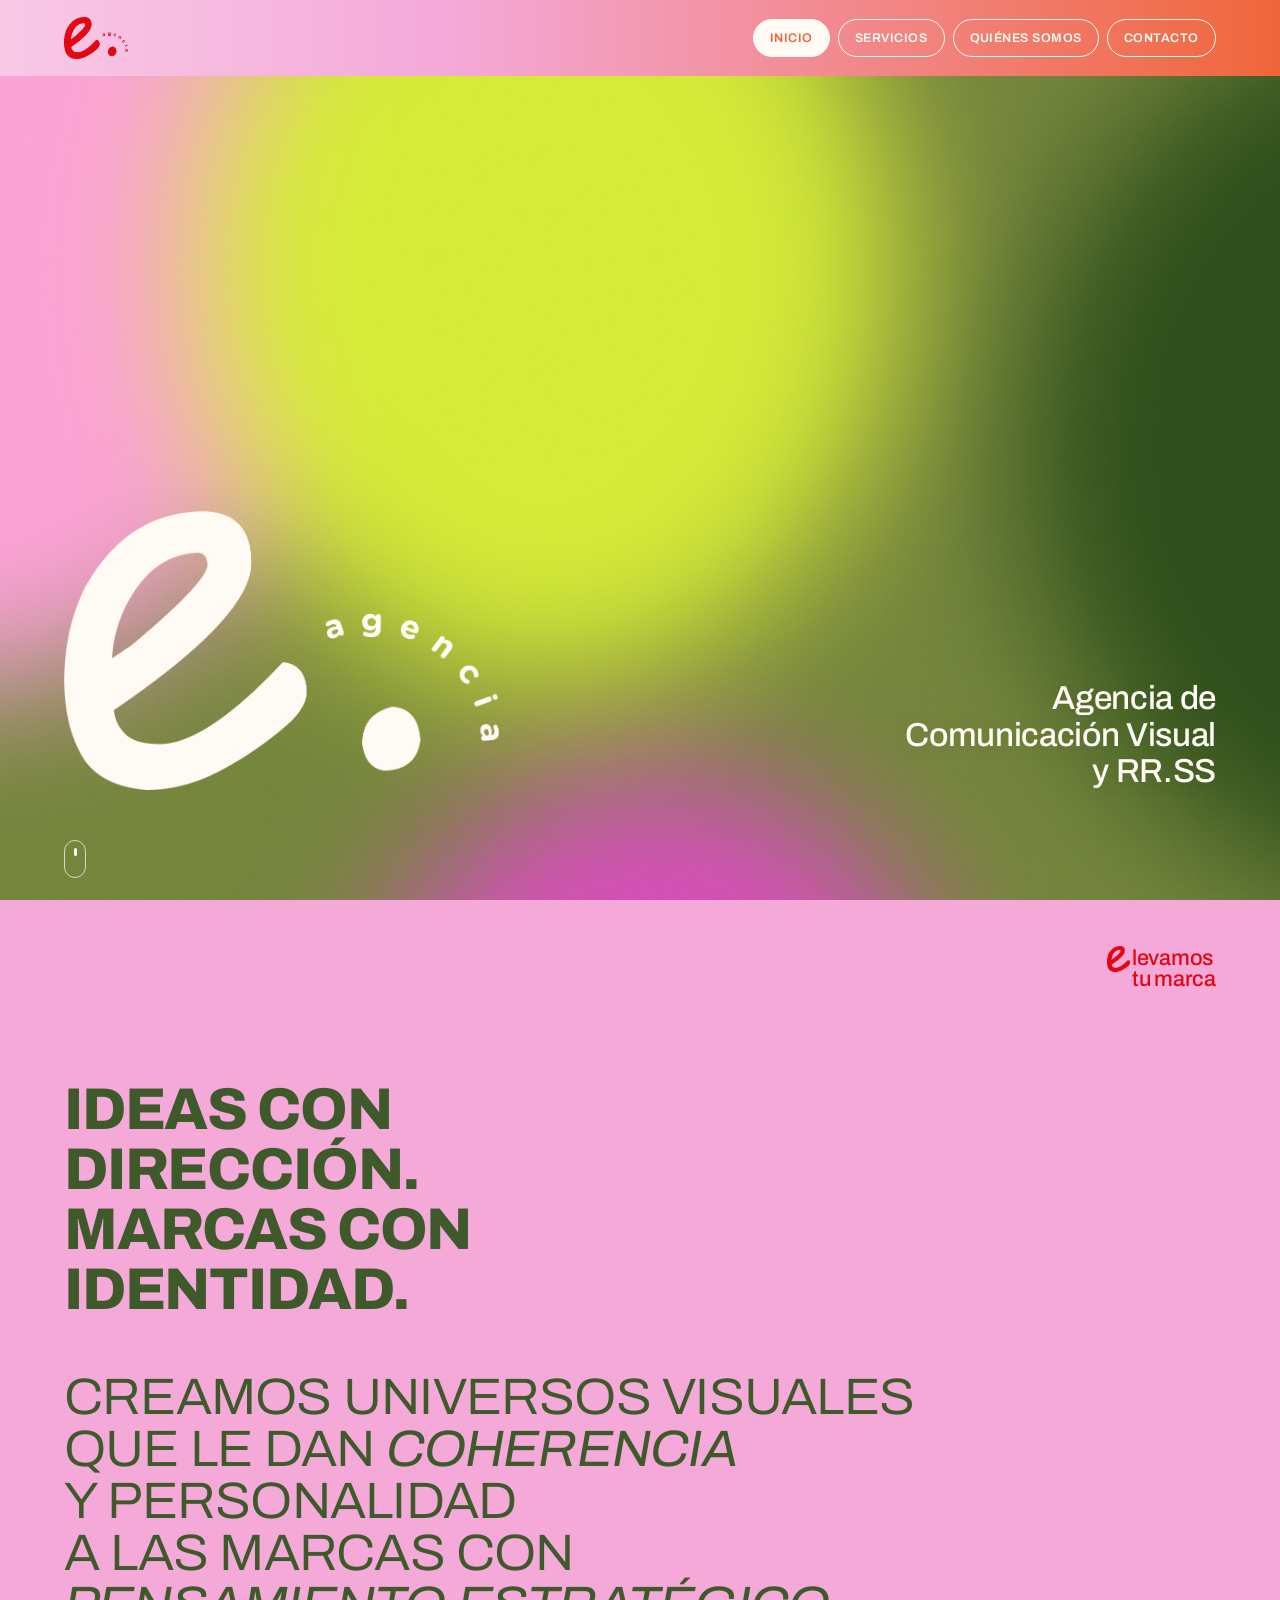
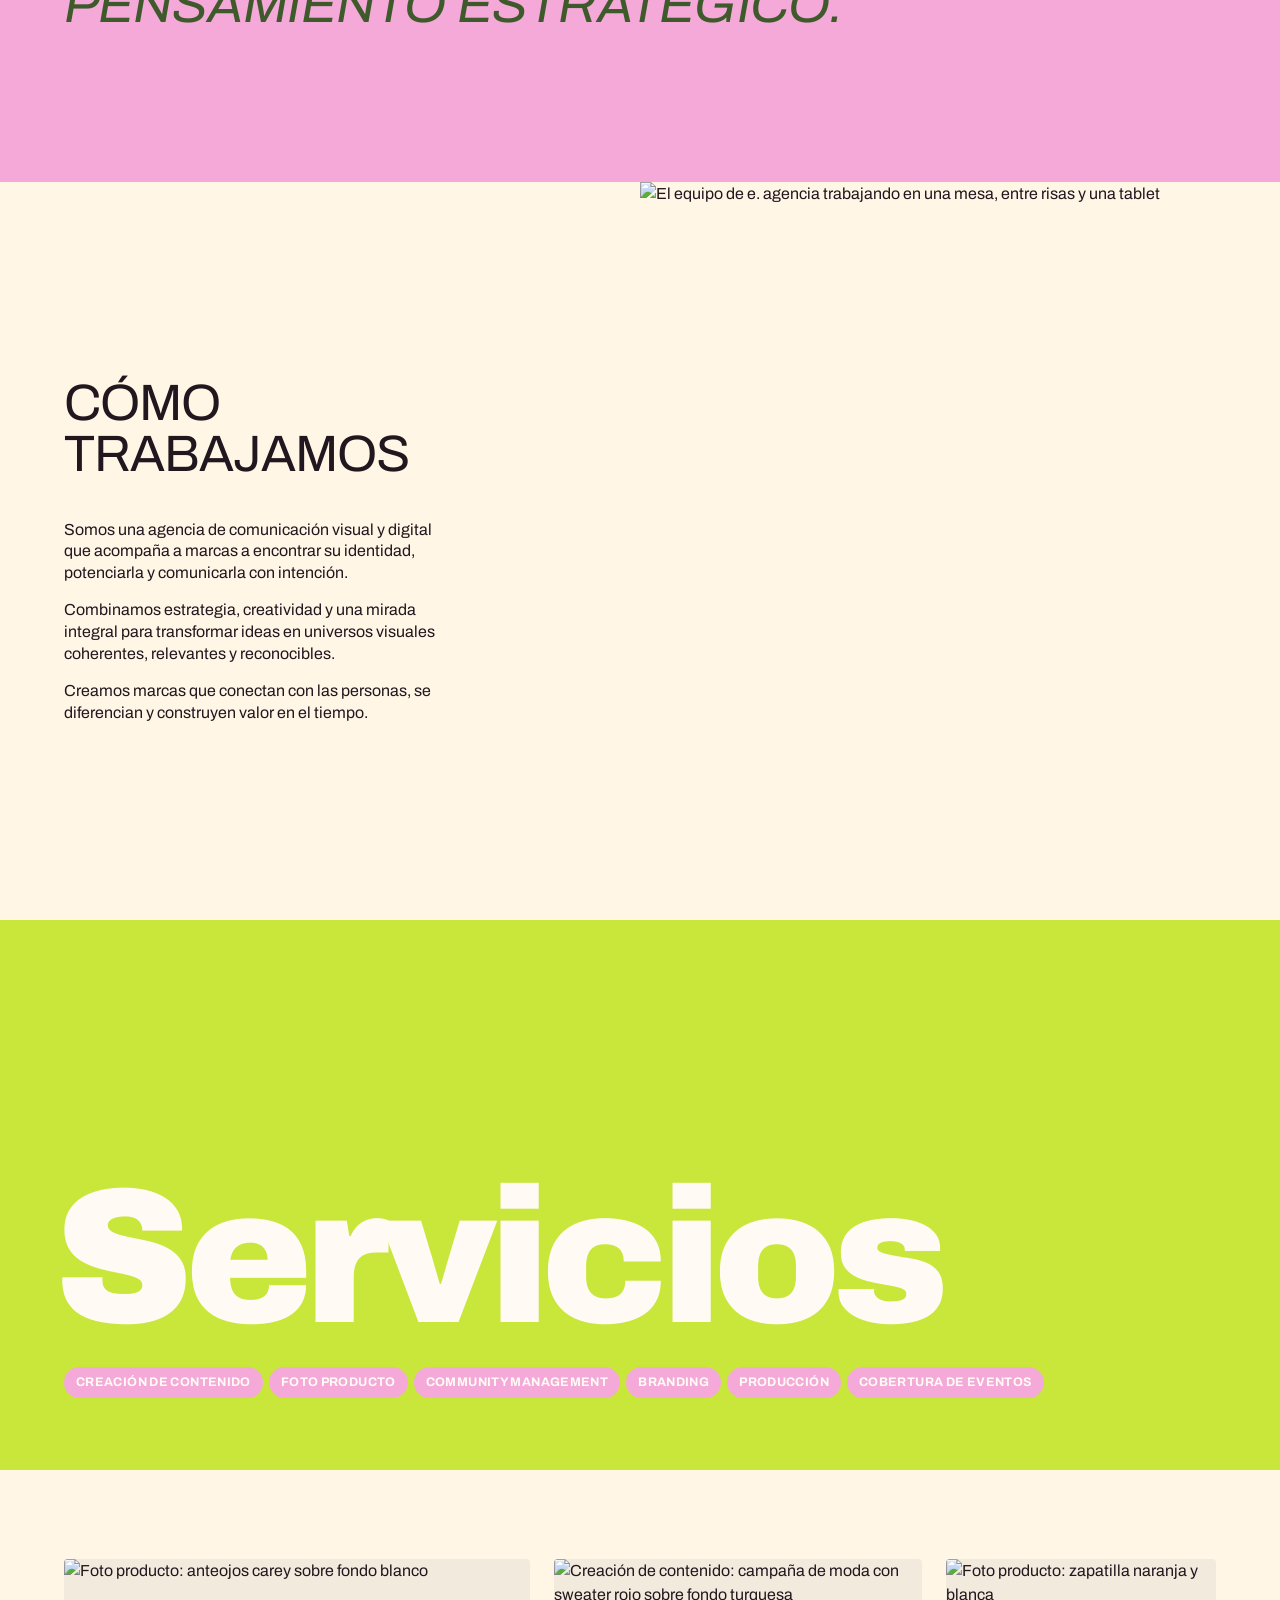
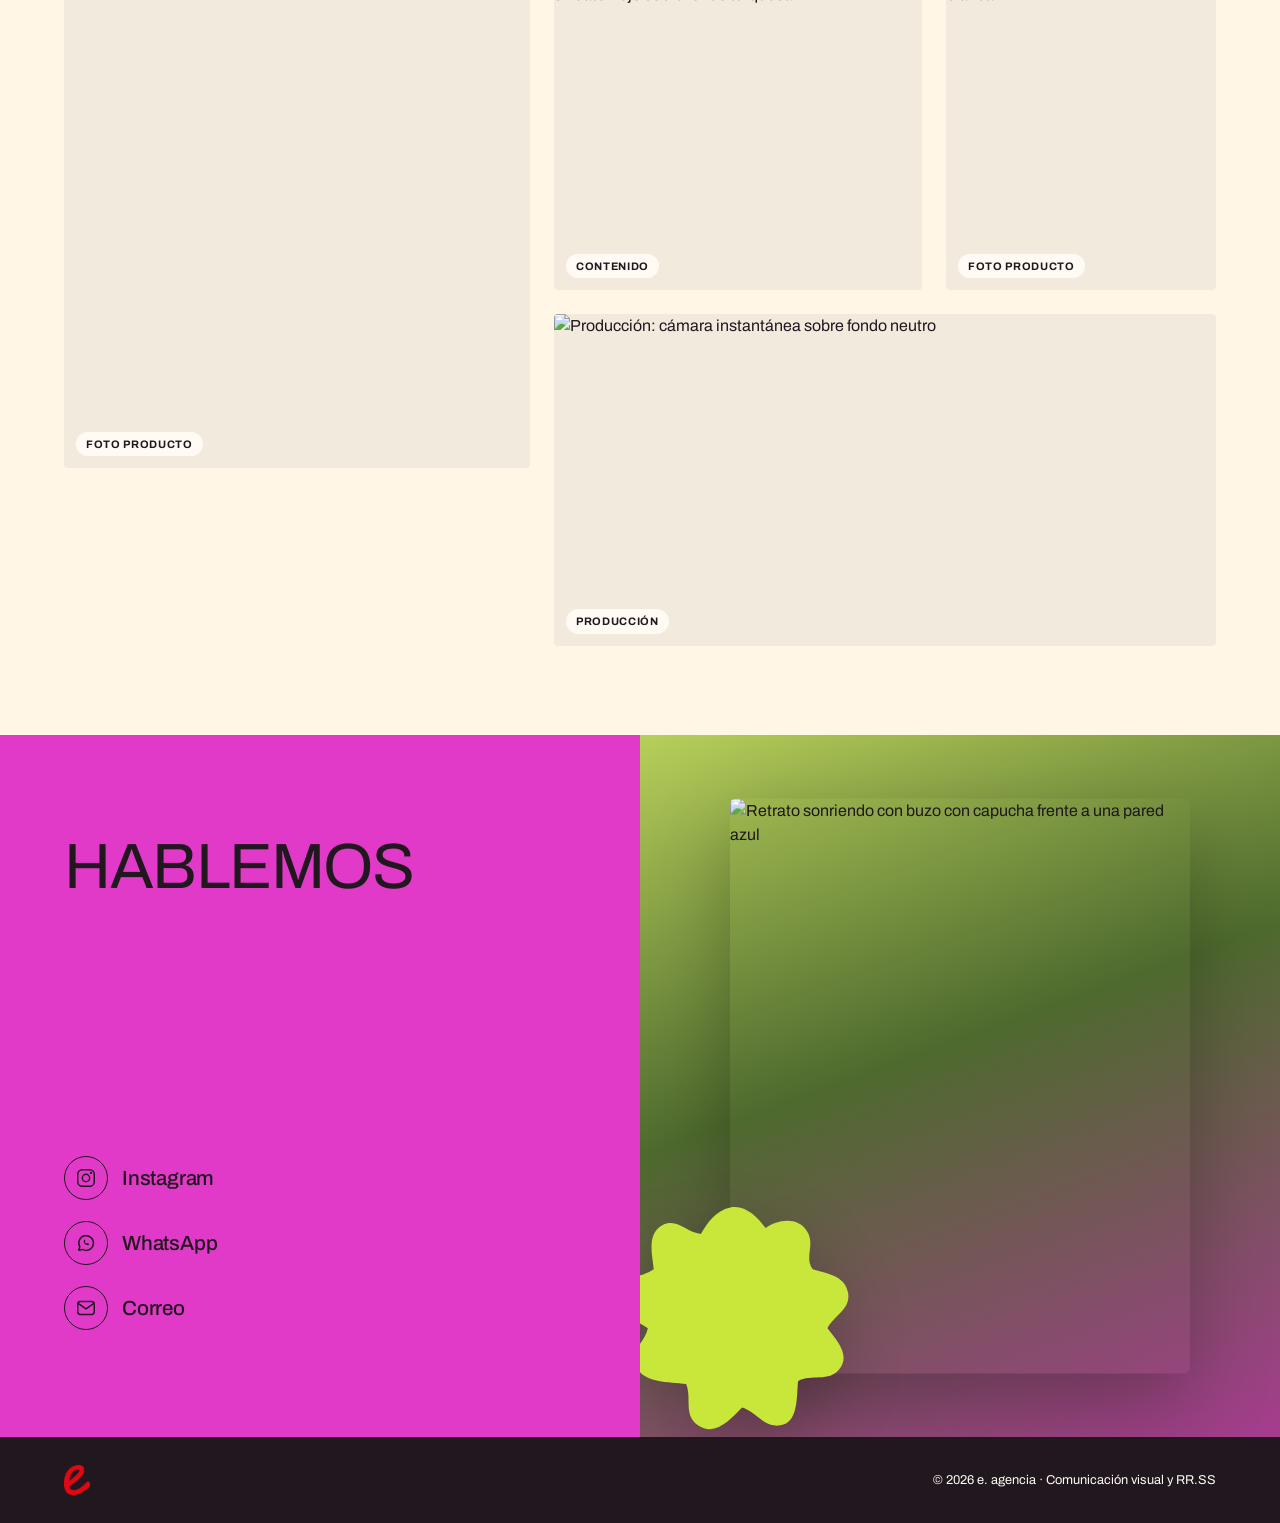
==== index.html @ a4c4d317 "Landing e. agencia: primera versión Hero con degradado animado, manifiesto, cómo trabajamos, servici" ====
<!doctype html>
<html lang="es">
<head>
<meta charset="utf-8">
<meta name="viewport" content="width=device-width, initial-scale=1">
<title>e. agencia · Comunicación visual y redes</title>
<meta name="description" content="e. agencia: comunicación visual y redes sociales. Ideas con dirección, marcas con identidad.">
<meta property="og:title" content="e. agencia">
<meta property="og:description" content="Elevamos tu marca. Comunicación visual y RR.SS.">
<link rel="icon" href="assets/favicon.png" type="image/png">
<link rel="preconnect" href="https://fonts.googleapis.com">
<link rel="preconnect" href="https://fonts.gstatic.com" crossorigin>
<link href="https://fonts.googleapis.com/css2?family=Archivo:ital,wdth,wght@0,62..125,100..900;1,62..125,100..900&display=swap" rel="stylesheet">
<link rel="stylesheet" href="styles.css">
</head>
<body>

<!-- ============================================================
     CÓMO EDITAR ESTA PÁGINA (para quien no programa)
     · Los textos están acá abajo, sección por sección. Cambiá lo que
       está entre las etiquetas (<h1>...</h1>, <p>...</p>) y nada más.
     · Las fotos están en la carpeta assets/. Para cambiar una, poné el
       archivo nuevo ahí y cambiá el nombre en src="assets/...".
     · Los colores están al principio de styles.css.
     ============================================================ -->

<a class="skip" href="#inicio">Ir al contenido</a>

<!-- ===================== NAV ===================== -->
<header class="nav" id="top">
  <a class="nav__brand" href="#inicio" aria-label="e. agencia, inicio">
    <span class="logo logo--red" role="img" aria-hidden="true"></span>
  </a>
  <button class="nav__toggle" type="button" aria-expanded="false" aria-controls="menu" aria-label="Abrir menú">
    <span></span><span></span>
  </button>
  <nav class="nav__links" id="menu" aria-label="Secciones">
    <a href="#inicio" class="pill is-active">Inicio</a>
    <a href="#servicios" class="pill">Servicios</a>
    <a href="#quienes-somos" class="pill">Quiénes somos</a>
    <a href="#contacto" class="pill">Contacto</a>
  </nav>
</header>

<main>

<!-- ===================== HERO ===================== -->
<section class="hero" id="inicio">
  <div class="hero__bg" aria-hidden="true">
    <span class="blob blob--pink"></span>
    <span class="blob blob--lime"></span>
    <span class="blob blob--olive"></span>
    <span class="blob blob--magenta"></span>
  </div>
  <div class="grain" aria-hidden="true"></div>

  <div class="hero__inner">
    <h1 class="hero__logo">
      <span class="logo logo--white" role="img" aria-label="e. agencia"></span>
    </h1>
    <p class="hero__tag">
      Agencia de<br>Comunicación Visual<br>y RR.SS
    </p>
  </div>

  <a class="hero__scroll" href="#manifiesto" aria-label="Bajar">
    <span></span>
  </a>
</section>

<!-- ===================== MANIFIESTO (rosa) ===================== -->
<section class="manifiesto" id="manifiesto">
  <p class="claim reveal" aria-label="Elevamos tu marca">
    <span class="logo logo--mark" aria-hidden="true"></span><span class="claim__text" aria-hidden="true">levamos<br>tu marca</span>
  </p>

  <h2 class="manifiesto__title reveal">
    Ideas con dirección.<br>
    Marcas con identidad.
  </h2>

  <p class="manifiesto__body reveal">
    Creamos universos visuales<br>
    que le dan <em>coherencia</em><br>
    y personalidad<br>
    a las marcas con<br>
    <em>pensamiento estratégico.</em>
  </p>
</section>

<!-- ===================== CÓMO TRABAJAMOS (crema + foto) ===================== -->
<section class="como" id="quienes-somos">
  <div class="como__text">
    <h2 class="como__title reveal">Cómo<br>trabajamos</h2>
    <div class="como__body reveal">
      <p>Somos una agencia de comunicación visual y digital que acompaña a marcas a encontrar su identidad, potenciarla y comunicarla con intención.</p>
      <p>Combinamos estrategia, creatividad y una mirada integral para transformar ideas en universos visuales coherentes, relevantes y reconocibles.</p>
      <p>Creamos marcas que conectan con las personas, se diferencian y construyen valor en el tiempo.</p>
    </div>
  </div>
  <figure class="como__photo reveal">
    <!-- PLACEHOLDER: reemplazar por foto del equipo (assets/equipo.jpg) -->
    <img src="https://images.unsplash.com/photo-1543269865-cbf427effbad?auto=format&fit=crop&w=1400&q=80"
         alt="El equipo de e. agencia trabajando en una mesa, entre risas y una tablet" loading="lazy">
  </figure>
</section>

<!-- ===================== SERVICIOS (lima) ===================== -->
<section class="servicios" id="servicios">
  <h2 class="servicios__title reveal">Servicios</h2>
  <ul class="chips reveal" aria-label="Lista de servicios">
    <li>Creación de contenido</li>
    <li>Foto producto</li>
    <li>Community management</li>
    <li>Branding</li>
    <li>Producción</li>
    <li>Cobertura de eventos</li>
  </ul>
</section>

<!-- ===================== GALERÍA (crema) ===================== -->
<section class="galeria" aria-label="Trabajos">
  <!-- PLACEHOLDERS: reemplazar por fotos de trabajos reales en assets/ -->
  <figure class="galeria__item galeria__item--a reveal">
    <img src="https://images.unsplash.com/photo-1511499767150-a48a237f0083?auto=format&fit=crop&w=1000&q=80" alt="Foto producto: anteojos carey sobre fondo blanco" loading="lazy">
    <figcaption>Foto producto</figcaption>
  </figure>
  <figure class="galeria__item galeria__item--b reveal">
    <img src="https://images.unsplash.com/photo-1529139574466-a303027c1d8b?auto=format&fit=crop&w=1000&q=80" alt="Creación de contenido: campaña de moda con sweater rojo sobre fondo turquesa" loading="lazy">
    <figcaption>Contenido</figcaption>
  </figure>
  <figure class="galeria__item galeria__item--c reveal">
    <img src="https://images.unsplash.com/photo-1600185365926-3a2ce3cdb9eb?auto=format&fit=crop&w=1000&q=80" alt="Foto producto: zapatilla naranja y blanca" loading="lazy">
    <figcaption>Foto producto</figcaption>
  </figure>
  <figure class="galeria__item galeria__item--d reveal">
    <img src="https://images.unsplash.com/photo-1526170375885-4d8ecf77b99f?auto=format&fit=crop&w=1000&q=80" alt="Producción: cámara instantánea sobre fondo neutro" loading="lazy">
    <figcaption>Producción</figcaption>
  </figure>
</section>

<!-- ===================== CONTACTO (fucsia + foto) ===================== -->
<section class="contacto" id="contacto">
  <div class="contacto__text">
    <h2 class="contacto__title reveal">Hablemos</h2>

    <ul class="contacto__links reveal" aria-label="Contacto">
      <!-- Poner los links reales en href="" -->
      <li>
        <a href="#" aria-label="Instagram">
          <svg viewBox="0 0 24 24" aria-hidden="true"><rect x="3" y="3" width="18" height="18" rx="5"/><circle cx="12" cy="12" r="4"/><circle cx="17.5" cy="6.5" r="1.2" fill="currentColor" stroke="none"/></svg>
          <span>Instagram</span>
        </a>
      </li>
      <li>
        <a href="#" aria-label="WhatsApp">
          <svg viewBox="0 0 24 24" aria-hidden="true"><path d="M4 20l1.3-3.8A8 8 0 1 1 8.2 19z"/><path d="M9.5 9.5c0 3 2 5 5 5l1-1.5-2-1-1 .7c-.8-.4-1.4-1-1.8-1.8l.7-1-1-2z" fill="currentColor" stroke="none"/></svg>
          <span>WhatsApp</span>
        </a>
      </li>
      <li>
        <a href="#" aria-label="Correo">
          <svg viewBox="0 0 24 24" aria-hidden="true"><rect x="3" y="5" width="18" height="14" rx="3"/><path d="M3.5 7l8.5 6 8.5-6"/></svg>
          <span>Correo</span>
        </a>
      </li>
    </ul>
  </div>

  <figure class="contacto__photo reveal">
    <span class="splash" aria-hidden="true">
      <svg viewBox="0 0 200 200"><path d="M96 20c10-2 18 6 24 14 8-6 22-8 28 2 6 9-2 18 4 26 9 3 22 4 24 16 2 11-9 15-14 24 6 8 16 18 8 28-7 9-19 3-28 8-1 12 0 28-12 30-11 2-16-9-26-12-8 8-18 20-30 12-10-7-4-18-8-28C54 138 38 140 32 128c-5-11 6-16 8-26-9-6-24-12-20-24 3-11 15-10 24-16-1-10-5-24 6-30 10-5 16 5 26 6 4-7 10-16 20-18z"/></svg>
    </span>
    <!-- PLACEHOLDER: reemplazar por foto (assets/contacto.jpg) -->
    <img src="https://images.unsplash.com/photo-1517841905240-472988babdf9?auto=format&fit=crop&w=1200&q=80"
         alt="Retrato sonriendo con buzo con capucha frente a una pared azul" loading="lazy">
  </figure>
</section>

</main>

<footer class="footer">
  <span class="logo logo--mark logo--footer" role="img" aria-label="e. agencia"></span>
  <p>© <span id="year"></span> e. agencia · Comunicación visual y RR.SS</p>
</footer>

<script src="script.js"></script>
</body>
</html>
---- styles.css ----
/* ============================================================
   e. agencia · estilos
   Colores (cambiá acá y se actualiza toda la página):
   ============================================================ */
:root {
  --rojo:    #e30613;   /* rojo marca (logo, "elevamos tu marca") */
  --rosa:    #f4a9d9;   /* rosa chicle: bloque manifiesto */
  --rosa-2:  #f9c9e6;   /* rosa claro: inicio de la barra de navegación */
  --coral:   #f0663a;   /* naranja coral: final de la barra de navegación */
  --lima:    #c9e63a;   /* verde lima: bloque servicios */
  --crema:   #fff6e6;   /* crema: cómo trabajamos y galería */
  --fucsia:  #e23ac8;   /* fucsia: bloque contacto */
  --oliva:   #3e5a2b;   /* verde oliva oscuro: títulos sobre rosa */
  --oliva-2: #6f7f3a;   /* oliva medio: hero */
  --tinta:   oklch(22% 0.02 340);   /* casi negro, tirando a magenta */
  --hueso:   oklch(99% 0.01 80);    /* casi blanco, tirando a crema */

  --font: "Archivo", "Helvetica Neue", Arial, sans-serif;
  --ease: cubic-bezier(0.22, 1, 0.36, 1); /* ease-out-quint */
  --gutter: clamp(20px, 5vw, 72px);
  --nav-h: 76px;
}

*, *::before, *::after { box-sizing: border-box; }
html { scroll-behavior: smooth; -webkit-text-size-adjust: 100%; }
body {
  margin: 0;
  font-family: var(--font);
  font-size: 1rem;
  line-height: 1.5;
  color: var(--tinta);
  background: var(--crema);
  overflow-x: hidden;
}
img { max-width: 100%; display: block; }
section[id] { scroll-margin-top: var(--nav-h); }  /* que la nav fija no tape el inicio de la sección */
h1, h2, h3, p, ul, figure { margin: 0; }
ul { padding: 0; list-style: none; }
a { color: inherit; }
em { font-style: italic; }

.sr-only {
  position: absolute; width: 1px; height: 1px; padding: 0; margin: -1px;
  overflow: hidden; clip: rect(0 0 0 0); white-space: nowrap; border: 0;
}
.skip {
  position: absolute; left: 12px; top: -60px; z-index: 100;
  background: var(--tinta); color: var(--hueso); padding: 8px 14px; border-radius: 999px;
  text-decoration: none; font-weight: 700;
}
.skip:focus { top: 12px; }

/* ---------- logo como máscara: se pinta con background-color ---------- */
.logo {
  display: inline-block;
  aspect-ratio: 939 / 602;
  -webkit-mask: url("assets/logo.png") no-repeat center / contain;
          mask: url("assets/logo.png") no-repeat center / contain;
}
.logo--mark {
  aspect-ratio: 524 / 602;
  -webkit-mask-image: url("assets/logo-e.png");
          mask-image: url("assets/logo-e.png");
}
.logo--red   { background: var(--rojo); }
.logo--white { background: var(--hueso); }

/* ============================================================
   NAV
   ============================================================ */
.nav {
  position: sticky; top: 0; z-index: 50;
  height: var(--nav-h);
  display: flex; align-items: center; justify-content: space-between;
  padding-inline: var(--gutter);
  background: linear-gradient(90deg, var(--rosa-2) 0%, var(--rosa) 35%, var(--coral) 100%);
  transition: height .4s var(--ease);
}
.nav.is-compact { height: 60px; }
.nav__brand { display: block; line-height: 0; position: relative; z-index: 2; }
.nav__brand .logo { width: 64px; }
.nav__links { display: flex; gap: 8px; }

/* hamburguesa: solo en celular */
.nav__toggle {
  display: none;
  position: relative; z-index: 2;
  width: 44px; height: 44px; padding: 0;
  border: 1.5px solid var(--hueso); border-radius: 50%; background: transparent;
  cursor: pointer;
}
.nav__toggle span {
  position: absolute; left: 12px; right: 12px; height: 2px; background: var(--hueso); border-radius: 2px;
  transition: transform .35s var(--ease), top .35s var(--ease);
}
.nav__toggle span:first-child { top: 17px; }
.nav__toggle span:last-child  { top: 24px; }
.nav__toggle[aria-expanded="true"] span:first-child { top: 20px; transform: rotate(45deg); }
.nav__toggle[aria-expanded="true"] span:last-child  { top: 20px; transform: rotate(-45deg); }

.pill {
  display: inline-block;
  padding: 9px 16px;
  border: 1.5px solid var(--hueso);
  border-radius: 999px;
  color: var(--hueso);
  font-size: 0.78rem; font-weight: 600; letter-spacing: 0.04em; text-transform: uppercase;
  text-decoration: none;
  transition: background .25s var(--ease), color .25s var(--ease), transform .25s var(--ease);
}
.pill:hover { transform: translateY(-1px); background: color-mix(in oklch, var(--hueso) 25%, transparent); }
.pill.is-active { background: var(--hueso); color: var(--coral); }

/* ============================================================
   HERO · degradado en movimiento + grano
   ============================================================ */
.hero {
  position: relative;
  min-height: calc(100svh - var(--nav-h));
  display: grid;
  overflow: hidden;
  background: var(--oliva-2);
  color: var(--hueso);
  isolation: isolate;
}
.hero__bg { position: absolute; inset: -20%; z-index: -2; filter: blur(70px) saturate(1.15); }
.blob {
  position: absolute; border-radius: 50%;
  will-change: transform;
  animation: drift 22s var(--ease) infinite alternate;
}
.blob--pink    { width: 70vmax; height: 70vmax; left: -15%; top: -10%; background: #f2a0cf; animation-duration: 26s; }
.blob--lime    { width: 55vmax; height: 65vmax; left: 25%;  top: -5%;  background: #d4e84a; animation-duration: 19s; animation-delay: -6s; }
.blob--olive   { width: 75vmax; height: 75vmax; right: -25%; top: 5%;  background: #2f4a1f; animation-duration: 30s; animation-delay: -12s; }
.blob--magenta { width: 45vmax; height: 45vmax; left: 35%; bottom: -25%; background: #c94fae; animation-duration: 24s; animation-delay: -3s; }

@keyframes drift {
  0%   { transform: translate3d(0, 0, 0) scale(1); }
  33%  { transform: translate3d(8vw, -6vh, 0) scale(1.12); }
  66%  { transform: translate3d(-6vw, 8vh, 0) scale(0.94); }
  100% { transform: translate3d(4vw, 4vh, 0) scale(1.06); }
}

.grain {
  position: absolute; inset: 0; z-index: -1; pointer-events: none;
  opacity: 0.22; mix-blend-mode: overlay;
  background-image: url("data:image/svg+xml;utf8,<svg xmlns='http://www.w3.org/2000/svg' width='220' height='220'><filter id='n'><feTurbulence type='fractalNoise' baseFrequency='0.9' numOctaves='3' stitchTiles='stitch'/><feColorMatrix values='0 0 0 0 0.5 0 0 0 0 0.5 0 0 0 0 0.5 0 0 0 1 0'/></filter><rect width='100%' height='100%' filter='url(%23n)'/></svg>");
  background-size: 220px 220px;
}

.hero__inner {
  align-self: end;
  display: grid;
  grid-template-columns: 1fr auto;
  align-items: end;
  gap: 32px;
  padding: clamp(48px, 8vw, 96px) var(--gutter) clamp(56px, 9vw, 110px);
}
.hero__logo { line-height: 0; }
.hero__logo .logo {
  width: clamp(220px, 34vw, 480px);
  opacity: 0; transform: translateY(18px);
  animation: rise 1.1s var(--ease) .15s forwards;
}
.hero__tag {
  text-align: right;
  font-size: clamp(1.25rem, 2.6vw, 2.1rem);
  font-weight: 500; line-height: 1.1; letter-spacing: -0.01em;
  text-shadow: 0 1px 24px rgb(0 0 0 / .12);
  opacity: 0; transform: translateY(18px);
  animation: rise 1.1s var(--ease) .45s forwards;
}
@keyframes rise { to { opacity: 1; transform: none; } }

.hero__scroll {
  position: absolute; left: var(--gutter); bottom: 22px;
  width: 22px; height: 38px; border: 1.5px solid rgb(255 255 255 / .7); border-radius: 999px;
  opacity: 0; animation: rise 1s var(--ease) 1.2s forwards;
}
.hero__scroll span {
  position: absolute; left: 50%; top: 7px; width: 3px; height: 8px; margin-left: -1.5px;
  background: var(--hueso); border-radius: 2px;
  animation: nudge 1.6s var(--ease) infinite;
}
@keyframes nudge { 0%,100% { transform: translateY(0); opacity: 1; } 60% { transform: translateY(12px); opacity: .2; } }

/* ============================================================
   MANIFIESTO (rosa)
   ============================================================ */
.manifiesto {
  position: relative;
  background: var(--rosa);
  color: var(--oliva);
  padding: clamp(96px, 14vw, 180px) var(--gutter) clamp(80px, 12vw, 150px);
}
.claim {
  position: absolute; top: clamp(28px, 4vw, 48px); right: var(--gutter);
  display: flex; align-items: flex-start; gap: 2px;
  color: var(--rojo);
  font-size: clamp(1.05rem, 1.7vw, 1.45rem); font-weight: 500; line-height: 0.95; letter-spacing: -0.01em;
}
.claim .logo--mark { width: 1.05em; height: 1.2em; background: var(--rojo); margin-top: -0.08em; }

.manifiesto__title {
  font-size: clamp(1.75rem, 4.6vw, 3.9rem);
  font-weight: 800; line-height: 1.02; letter-spacing: -0.02em; text-transform: uppercase;
  max-width: 18ch;
}
.manifiesto__body {
  margin-top: clamp(28px, 4vw, 52px);
  font-size: clamp(1.45rem, 4vw, 3.4rem);
  font-weight: 350; line-height: 1.02; letter-spacing: -0.015em; text-transform: uppercase;
  font-stretch: 104%;
}
.manifiesto__body em { font-weight: 400; }

/* ============================================================
   CÓMO TRABAJAMOS (crema + foto)
   ============================================================ */
.como {
  display: grid; grid-template-columns: 1fr 1fr;
  background: var(--crema); color: var(--tinta);
  min-height: 82vh;
}
.como__text { padding: clamp(64px, 9vw, 120px) var(--gutter); align-self: center; }
.como__title {
  font-size: clamp(2rem, 4vw, 3.4rem);
  font-weight: 400; line-height: 1; letter-spacing: -0.02em; text-transform: uppercase;
}
.como__body { margin-top: clamp(24px, 3vw, 40px); max-width: 44ch; display: grid; gap: 1em; }
.como__body p { font-size: clamp(1rem, 1.25vw, 1.2rem); line-height: 1.35; }
.como__photo { position: relative; min-height: 420px; }
.como__photo img { position: absolute; inset: 0; width: 100%; height: 100%; object-fit: cover; }

/* ============================================================
   SERVICIOS (lima)
   ============================================================ */
.servicios {
  background: var(--lima); color: var(--hueso);
  padding: clamp(120px, 20vw, 260px) var(--gutter) clamp(48px, 6vw, 72px);
}
.servicios__title {
  font-size: clamp(4rem, 15vw, 13rem);
  font-weight: 900; line-height: 0.85; letter-spacing: -0.045em;
  font-stretch: 100%;
  margin-left: -0.05em;
}
.chips { display: flex; flex-wrap: wrap; gap: 8px 6px; margin-top: 28px; }
.chips li {
  background: var(--rosa); color: var(--hueso);
  padding: 6px 12px; border-radius: 999px;
  font-size: 0.78rem; font-weight: 700; letter-spacing: 0.03em; text-transform: uppercase;
  transition: transform .3s var(--ease), background .3s var(--ease);
}
.chips li:hover { transform: translateY(-2px) rotate(-1.5deg); background: var(--fucsia); }
.chips.in li { animation: chip .7s var(--ease) both; animation-delay: calc(var(--i, 0) * 60ms); }
@keyframes chip { from { opacity: 0; transform: translateY(10px); } }

/* ============================================================
   GALERÍA (crema) · grilla asimétrica
   ============================================================ */
.galeria {
  background: var(--crema);
  padding: clamp(48px, 7vw, 96px) var(--gutter);
  display: grid;
  grid-template-columns: repeat(12, 1fr);
  grid-auto-rows: clamp(120px, 12vw, 180px);
  gap: clamp(12px, 2vw, 24px);
}
.galeria__item { position: relative; overflow: hidden; border-radius: 4px; background: oklch(94% 0.02 80); }
.galeria__item img { width: 100%; height: 100%; object-fit: cover; transition: transform .8s var(--ease); }
.galeria__item:hover img { transform: scale(1.04); }
.galeria__item figcaption {
  position: absolute; left: 12px; bottom: 12px;
  background: var(--hueso); color: var(--tinta);
  padding: 4px 10px; border-radius: 999px;
  font-size: 0.68rem; font-weight: 700; letter-spacing: 0.06em; text-transform: uppercase;
}
.galeria__item--a { grid-column: 1 / 6;  grid-row: 1 / 4; }
.galeria__item--b { grid-column: 6 / 10; grid-row: 1 / 3; }
.galeria__item--c { grid-column: 10 / 13; grid-row: 1 / 3; }
.galeria__item--d { grid-column: 6 / 13; grid-row: 3 / 5; }

/* ============================================================
   CONTACTO (fucsia + foto)
   ============================================================ */
.contacto {
  display: grid; grid-template-columns: 1fr 1fr;
  background: var(--fucsia); color: var(--tinta);
  min-height: 78vh;
}
.contacto__text {
  padding: clamp(56px, 8vw, 100px) var(--gutter);
  display: flex; flex-direction: column; justify-content: space-between; gap: 48px;
}
.contacto__title {
  font-size: clamp(2.2rem, 5vw, 4.2rem);
  font-weight: 400; line-height: 1; letter-spacing: -0.02em; text-transform: uppercase;
}
.contacto__links { display: grid; gap: 14px; }
.contacto__links a {
  display: inline-flex; align-items: center; gap: 14px;
  text-decoration: none;
  font-size: clamp(1.1rem, 1.6vw, 1.5rem); font-weight: 500; letter-spacing: -0.01em;
}
.contacto__links svg {
  width: 44px; height: 44px; padding: 10px;
  border: 1.5px solid currentColor; border-radius: 50%;
  fill: none; stroke: currentColor; stroke-width: 1.6; stroke-linecap: round; stroke-linejoin: round;
  transition: background .3s var(--ease), color .3s var(--ease), transform .3s var(--ease);
}
.contacto__links a:hover svg { background: var(--tinta); color: var(--fucsia); transform: rotate(-8deg); }

.contacto__photo {
  position: relative; overflow: hidden; min-height: 460px;
  background: linear-gradient(160deg, #b7cf5a 0%, #4e6a2e 45%, #a63c8f 100%);
}
.contacto__photo img {
  position: absolute; left: 50%; top: 50%;
  width: min(72%, 460px); aspect-ratio: 4 / 5; object-fit: cover;
  transform: translate(-50%, -50%);
  border-radius: 6px; box-shadow: 0 30px 80px rgb(0 0 0 / .25);
}
.splash {
  position: absolute; left: -8%; bottom: -6%; width: 46%; z-index: 1;
  color: var(--lima);
  filter: drop-shadow(0 20px 30px rgb(0 0 0 / .2));
  animation: bob 7s ease-in-out infinite;
}
.splash svg { width: 100%; height: auto; fill: currentColor; }
@keyframes bob { 0%,100% { transform: rotate(-4deg) translateY(0); } 50% { transform: rotate(4deg) translateY(-10px); } }

/* ============================================================
   FOOTER
   ============================================================ */
.footer {
  display: flex; align-items: center; justify-content: space-between; gap: 16px;
  padding: 28px var(--gutter);
  background: var(--tinta); color: var(--hueso);
  font-size: 0.8rem;
}
.logo--footer { width: 26px; height: 30px; background: var(--rojo); }

/* ============================================================
   REVEAL al scrollear
   ============================================================ */
.reveal { opacity: 0; transform: translateY(26px); transition: opacity .9s var(--ease), transform .9s var(--ease); }
.reveal.in { opacity: 1; transform: none; }
.reveal:nth-child(2) { transition-delay: .1s; }
.reveal:nth-child(3) { transition-delay: .2s; }

/* ============================================================
   RESPONSIVE · tablet
   ============================================================ */
@media (max-width: 1024px) {
  .como, .contacto { grid-template-columns: 1fr; }
  .como__photo { min-height: 56vw; order: -1; }
  .contacto__photo { min-height: 78vw; }
  .contacto__text { gap: 36px; }
  .galeria { grid-auto-rows: clamp(100px, 14vw, 160px); }
}

/* ============================================================
   RESPONSIVE · celular
   ============================================================ */
@media (max-width: 640px) {
  :root { --nav-h: 64px; }
  .nav__brand .logo { width: 52px; }
  .nav__toggle { display: block; }

  /* menú desplegable a pantalla completa */
  .nav__links {
    position: fixed; inset: 0; z-index: 1;
    flex-direction: column; justify-content: center; align-items: flex-start; gap: 14px;
    padding: var(--nav-h) var(--gutter) 40px;
    background: linear-gradient(160deg, var(--rosa-2) 0%, var(--rosa) 40%, var(--coral) 100%);
    opacity: 0; visibility: hidden; transform: translateY(-8px);
    transition: opacity .35s var(--ease), transform .35s var(--ease), visibility 0s .35s;
  }
  .nav.is-open .nav__links { opacity: 1; visibility: visible; transform: none; transition-delay: 0s; }
  .nav.is-open .nav__links .pill {
    font-size: 1.6rem; font-weight: 700; letter-spacing: -0.01em; text-transform: none;
    padding: 12px 22px;
    opacity: 0; transform: translateY(12px);
    animation: rise .6s var(--ease) both; animation-delay: calc(var(--i, 0) * 60ms + 80ms);
  }

  .hero__inner { grid-template-columns: 1fr; gap: 24px; }
  .hero__logo .logo { width: min(62vw, 300px); }
  .hero__tag { text-align: left; }
  .hero__scroll { display: none; }

  .claim { position: static; margin-bottom: 40px; }
  .manifiesto { padding-top: 56px; }
  .manifiesto__body br { display: none; }  /* en celu el texto fluye solo */

  .servicios { padding-top: 96px; }
  .servicios__title { font-size: clamp(3.4rem, 19vw, 6rem); }

  .galeria { grid-template-columns: repeat(6, 1fr); grid-auto-rows: 28vw; }
  .galeria__item--a { grid-column: 1 / 7; grid-row: 1 / 3; }
  .galeria__item--b { grid-column: 1 / 4; grid-row: 3 / 5; }
  .galeria__item--c { grid-column: 4 / 7; grid-row: 3 / 5; }
  .galeria__item--d { grid-column: 1 / 7; grid-row: 5 / 7; }

  .contacto__photo img { width: 68%; }
  .footer { flex-direction: column; text-align: center; }
}

/* ============================================================
   Accesibilidad · sin animaciones si el sistema lo pide
   ============================================================ */
@media (prefers-reduced-motion: reduce) {
  html { scroll-behavior: auto; }
  .blob, .splash, .hero__scroll span { animation: none; }
  .hero__logo .logo, .hero__tag, .hero__scroll { animation: none; opacity: 1; transform: none; }
  .reveal { opacity: 1; transform: none; transition: none; }
  .chips.in li { animation: none; }
}
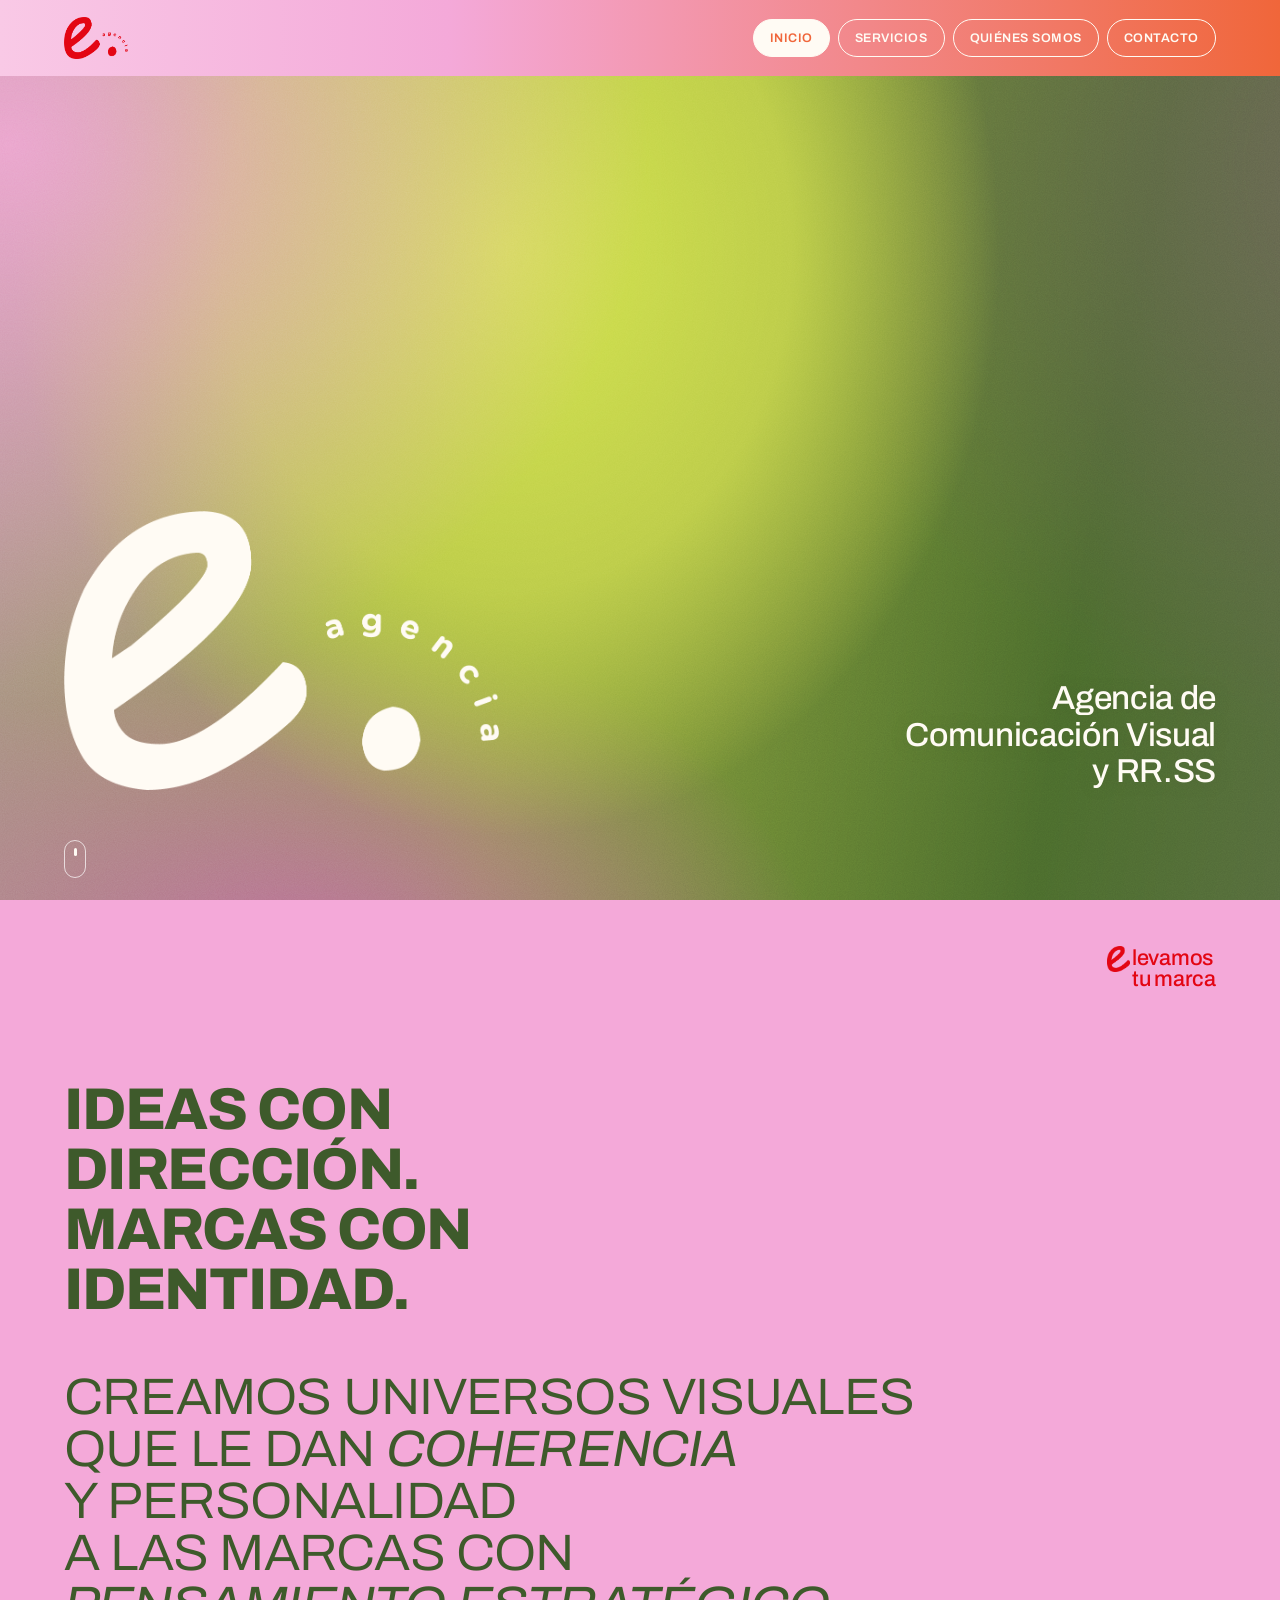
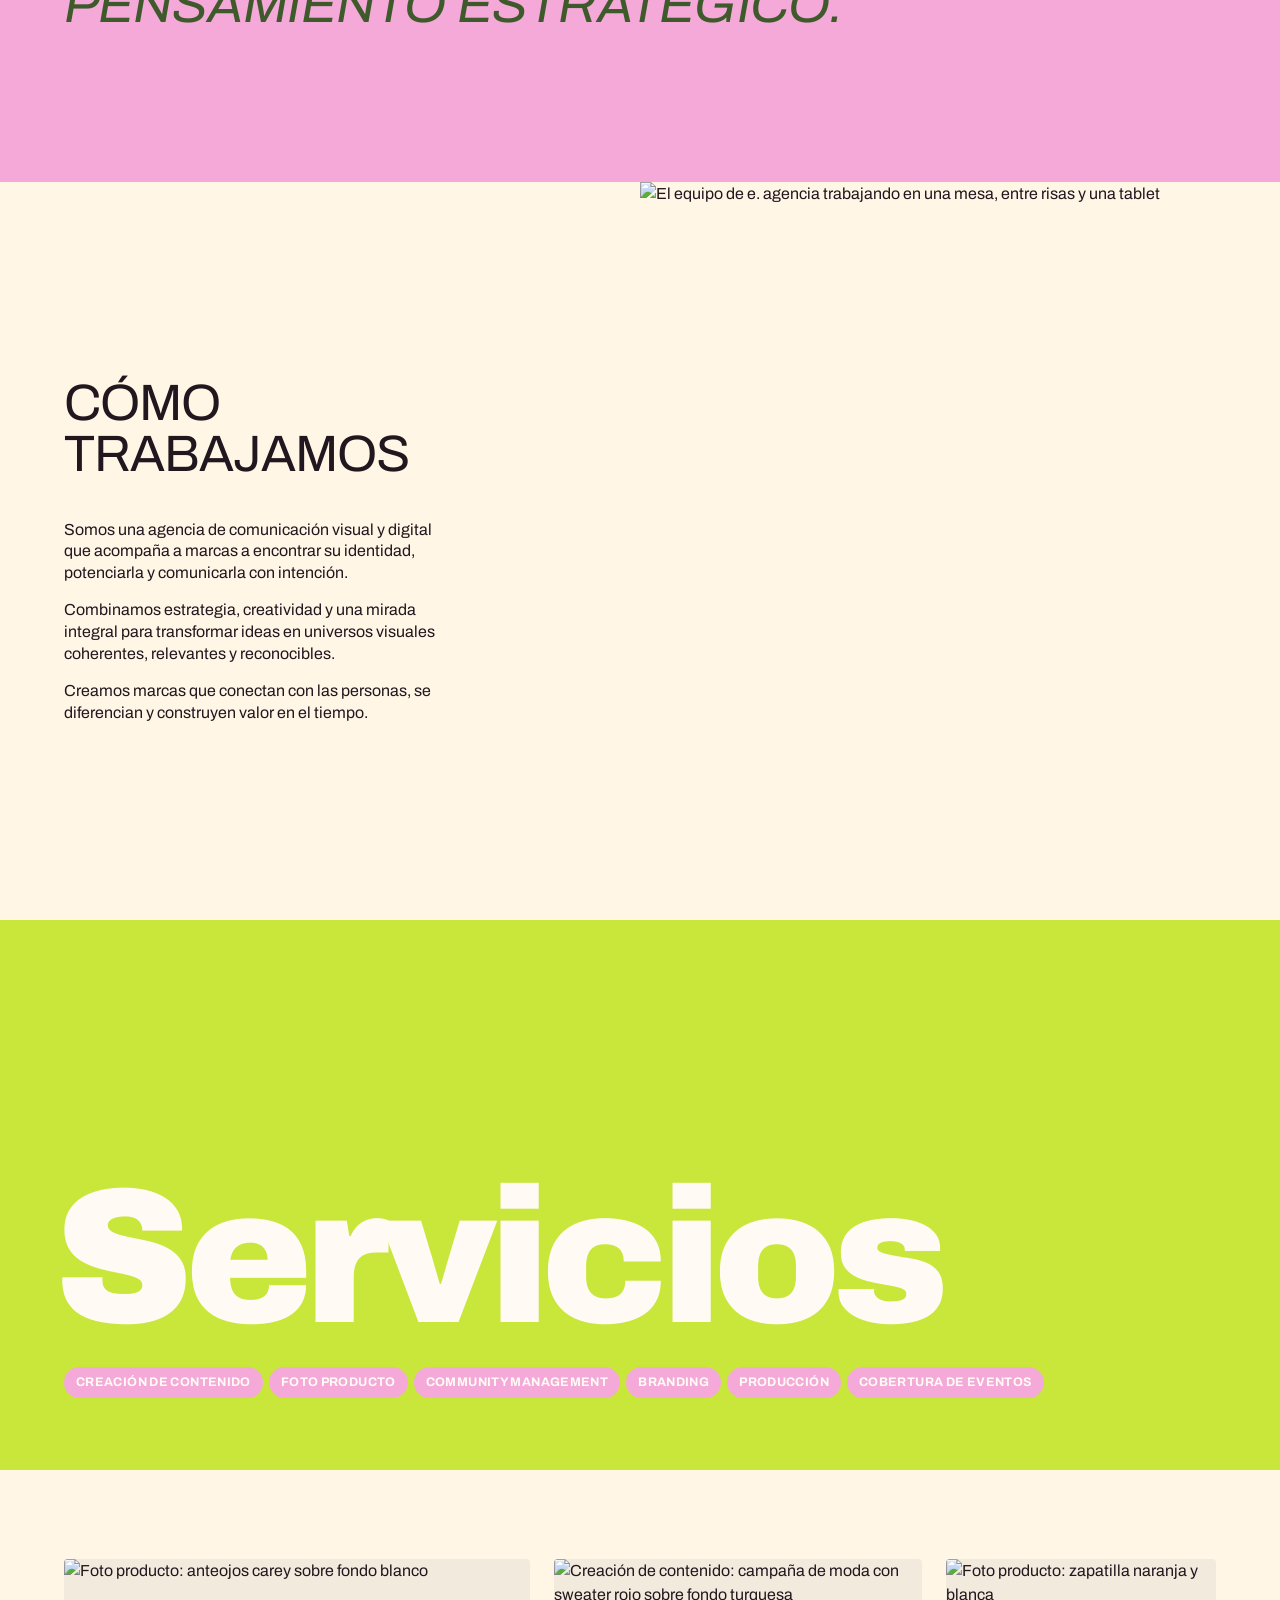
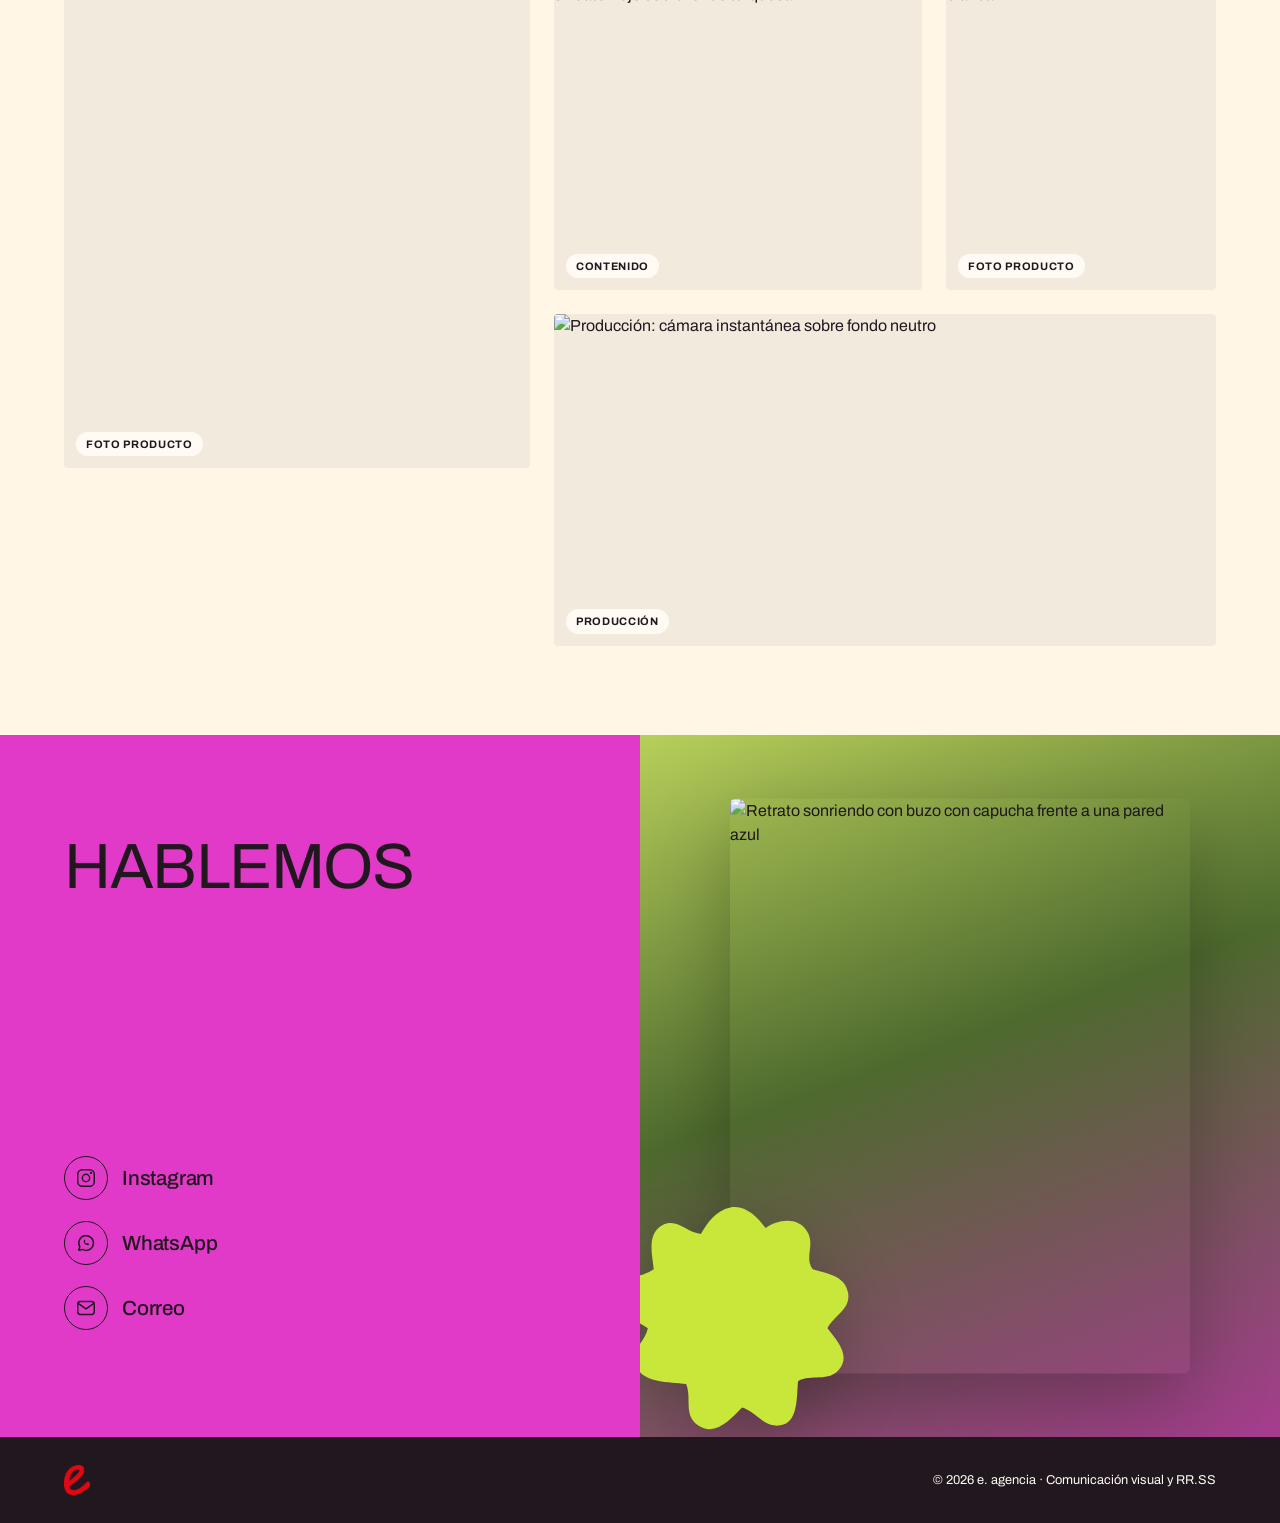
==== commit 7b7025c8: "Hero: degradé fiel a Canva que respira + mancha lima que sigue al mouse Co-Authored-By: Claude Opus " ====
--- a/index.html
+++ b/index.html
@@ -46,12 +46,8 @@
 
 <!-- ===================== HERO ===================== -->
 <section class="hero" id="inicio">
-  <div class="hero__bg" aria-hidden="true">
-    <span class="blob blob--pink"></span>
-    <span class="blob blob--lime"></span>
-    <span class="blob blob--olive"></span>
-    <span class="blob blob--magenta"></span>
-  </div>
+  <div class="hero__bg" aria-hidden="true"></div>
+  <span class="hero__spot" aria-hidden="true"></span>
   <div class="grain" aria-hidden="true"></div>
 
   <div class="hero__inner">
--- a/styles.css
+++ b/styles.css
@@ -123,23 +123,35 @@
   color: var(--hueso);
   isolation: isolate;
 }
-.hero__bg { position: absolute; inset: -20%; z-index: -2; filter: blur(70px) saturate(1.15); }
-.blob {
-  position: absolute; border-radius: 50%;
+/* degradé "Canva": rosa arriba-izq, lima al centro, oliva a la derecha, fucsia abajo. Respira despacio. */
+.hero__bg {
+  position: absolute; inset: -15%; z-index: -2;
+  background:
+    radial-gradient(55% 75% at 12% 18%, #eba4cd 0%, rgb(235 164 205 / 0) 70%),
+    radial-gradient(38% 70% at 42% 28%, #d3e44c 0%, #bccc48 45%, rgb(188 204 72 / 0) 78%),
+    radial-gradient(45% 55% at 30% 100%, #c566a9 0%, rgb(197 102 169 / 0) 70%),
+    radial-gradient(60% 80% at 100% 20%, #6d6558 0%, rgb(109 101 88 / 0) 70%),
+    linear-gradient(100deg, #b98aa8 0%, #89a03c 45%, #4a6a2c 75%, #5e6a4a 100%);
   will-change: transform;
-  animation: drift 22s var(--ease) infinite alternate;
-}
-.blob--pink    { width: 70vmax; height: 70vmax; left: -15%; top: -10%; background: #f2a0cf; animation-duration: 26s; }
-.blob--lime    { width: 55vmax; height: 65vmax; left: 25%;  top: -5%;  background: #d4e84a; animation-duration: 19s; animation-delay: -6s; }
-.blob--olive   { width: 75vmax; height: 75vmax; right: -25%; top: 5%;  background: #2f4a1f; animation-duration: 30s; animation-delay: -12s; }
-.blob--magenta { width: 45vmax; height: 45vmax; left: 35%; bottom: -25%; background: #c94fae; animation-duration: 24s; animation-delay: -3s; }
-
-@keyframes drift {
-  0%   { transform: translate3d(0, 0, 0) scale(1); }
-  33%  { transform: translate3d(8vw, -6vh, 0) scale(1.12); }
-  66%  { transform: translate3d(-6vw, 8vh, 0) scale(0.94); }
-  100% { transform: translate3d(4vw, 4vh, 0) scale(1.06); }
-}
+  animation: breathe 20s ease-in-out infinite alternate;
+}
+@keyframes breathe {
+  from { transform: translate(0, 0) scale(1); }
+  to   { transform: translate(-6%, 4%) scale(1.12); }
+}
+
+/* mancha lima que sigue al mouse (solo con puntero; en celu no existe) */
+.hero__spot {
+  position: absolute; z-index: -1; pointer-events: none;
+  left: 0; top: 0; width: 70vmax; height: 70vmax;
+  margin: -35vmax 0 0 -35vmax;
+  border-radius: 50%;
+  background: radial-gradient(closest-side, rgb(214 232 74 / .75), rgb(214 232 74 / .35) 35%, rgb(214 232 74 / 0) 70%);
+  transform: translate3d(var(--mx, 42vw), var(--my, 30vh), 0);
+  opacity: 0; transition: opacity 1.2s var(--ease);
+  will-change: transform;
+}
+.hero.has-pointer .hero__spot { opacity: 1; }
 
 .grain {
   position: absolute; inset: 0; z-index: -1; pointer-events: none;
@@ -412,7 +424,7 @@
    ============================================================ */
 @media (prefers-reduced-motion: reduce) {
   html { scroll-behavior: auto; }
-  .blob, .splash, .hero__scroll span { animation: none; }
+  .hero__bg, .splash, .hero__scroll span { animation: none; }
   .hero__logo .logo, .hero__tag, .hero__scroll { animation: none; opacity: 1; transform: none; }
   .reveal { opacity: 1; transform: none; transition: none; }
   .chips.in li { animation: none; }
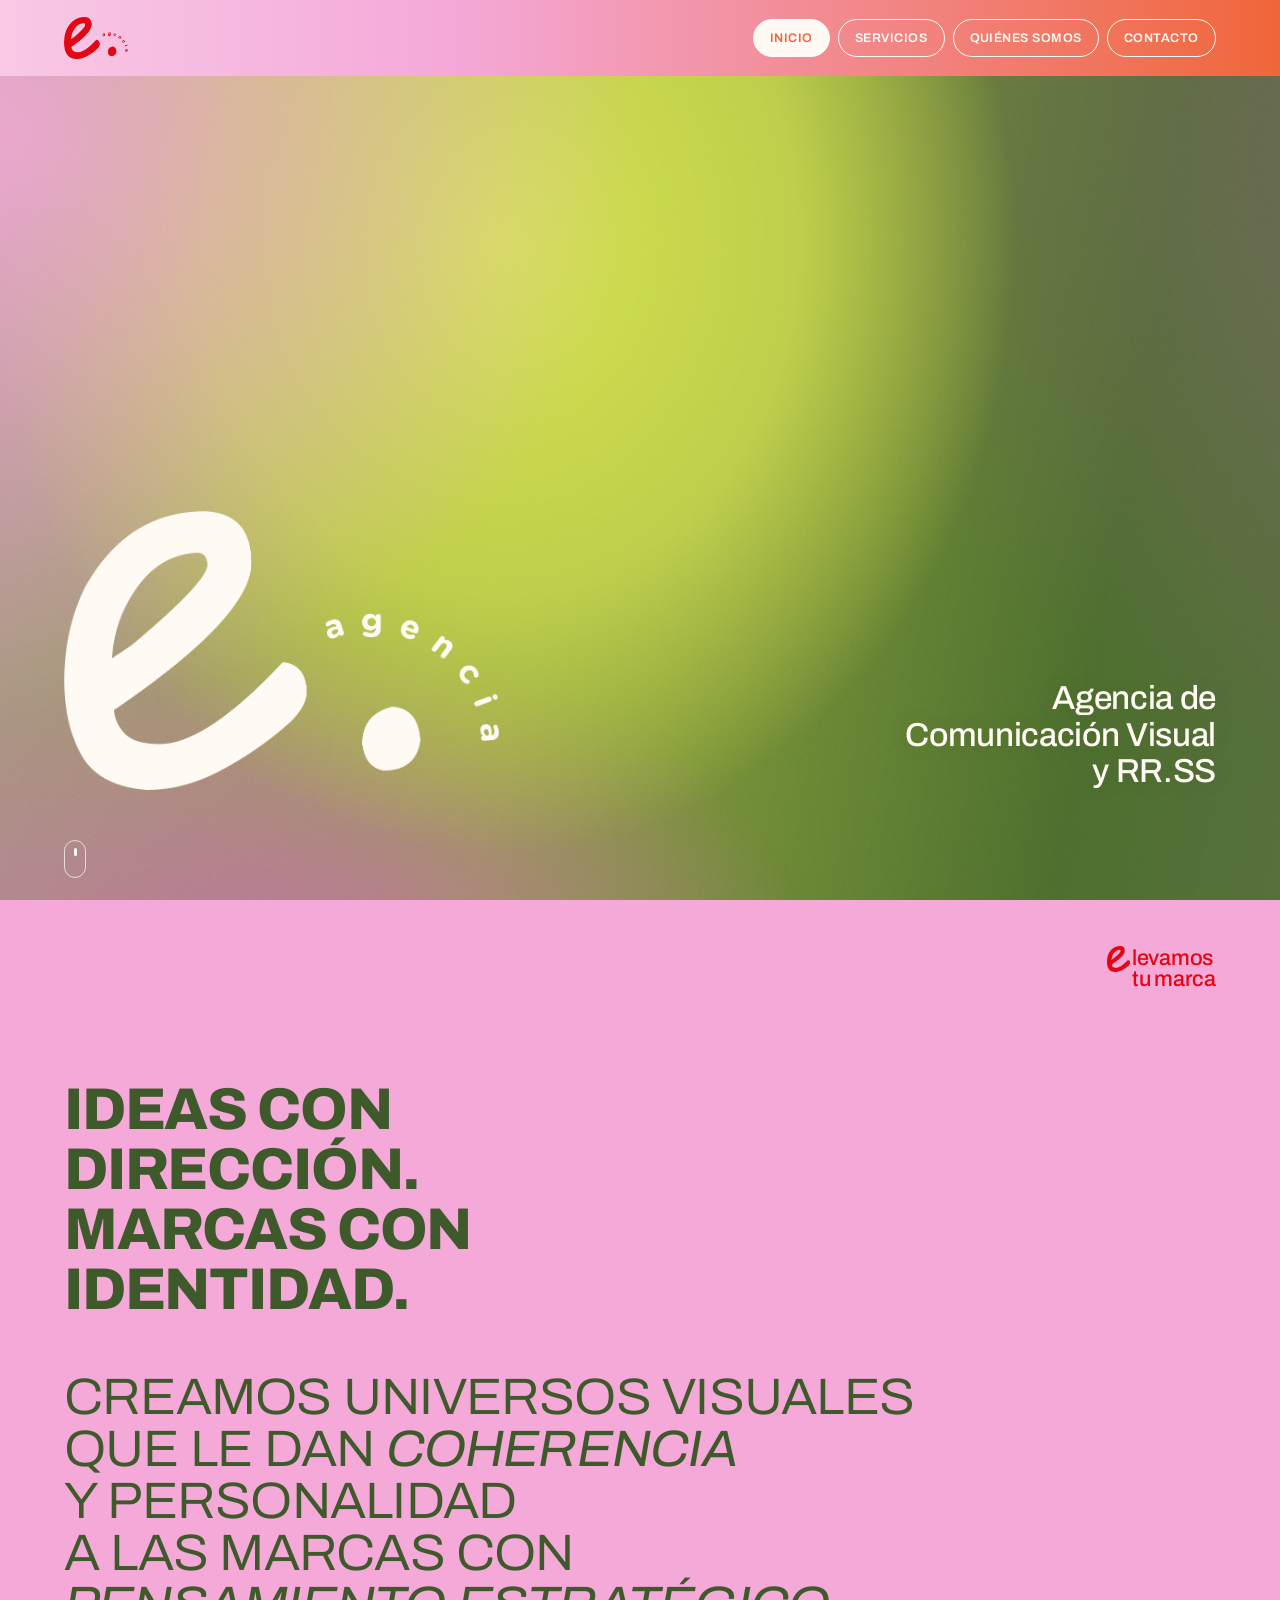
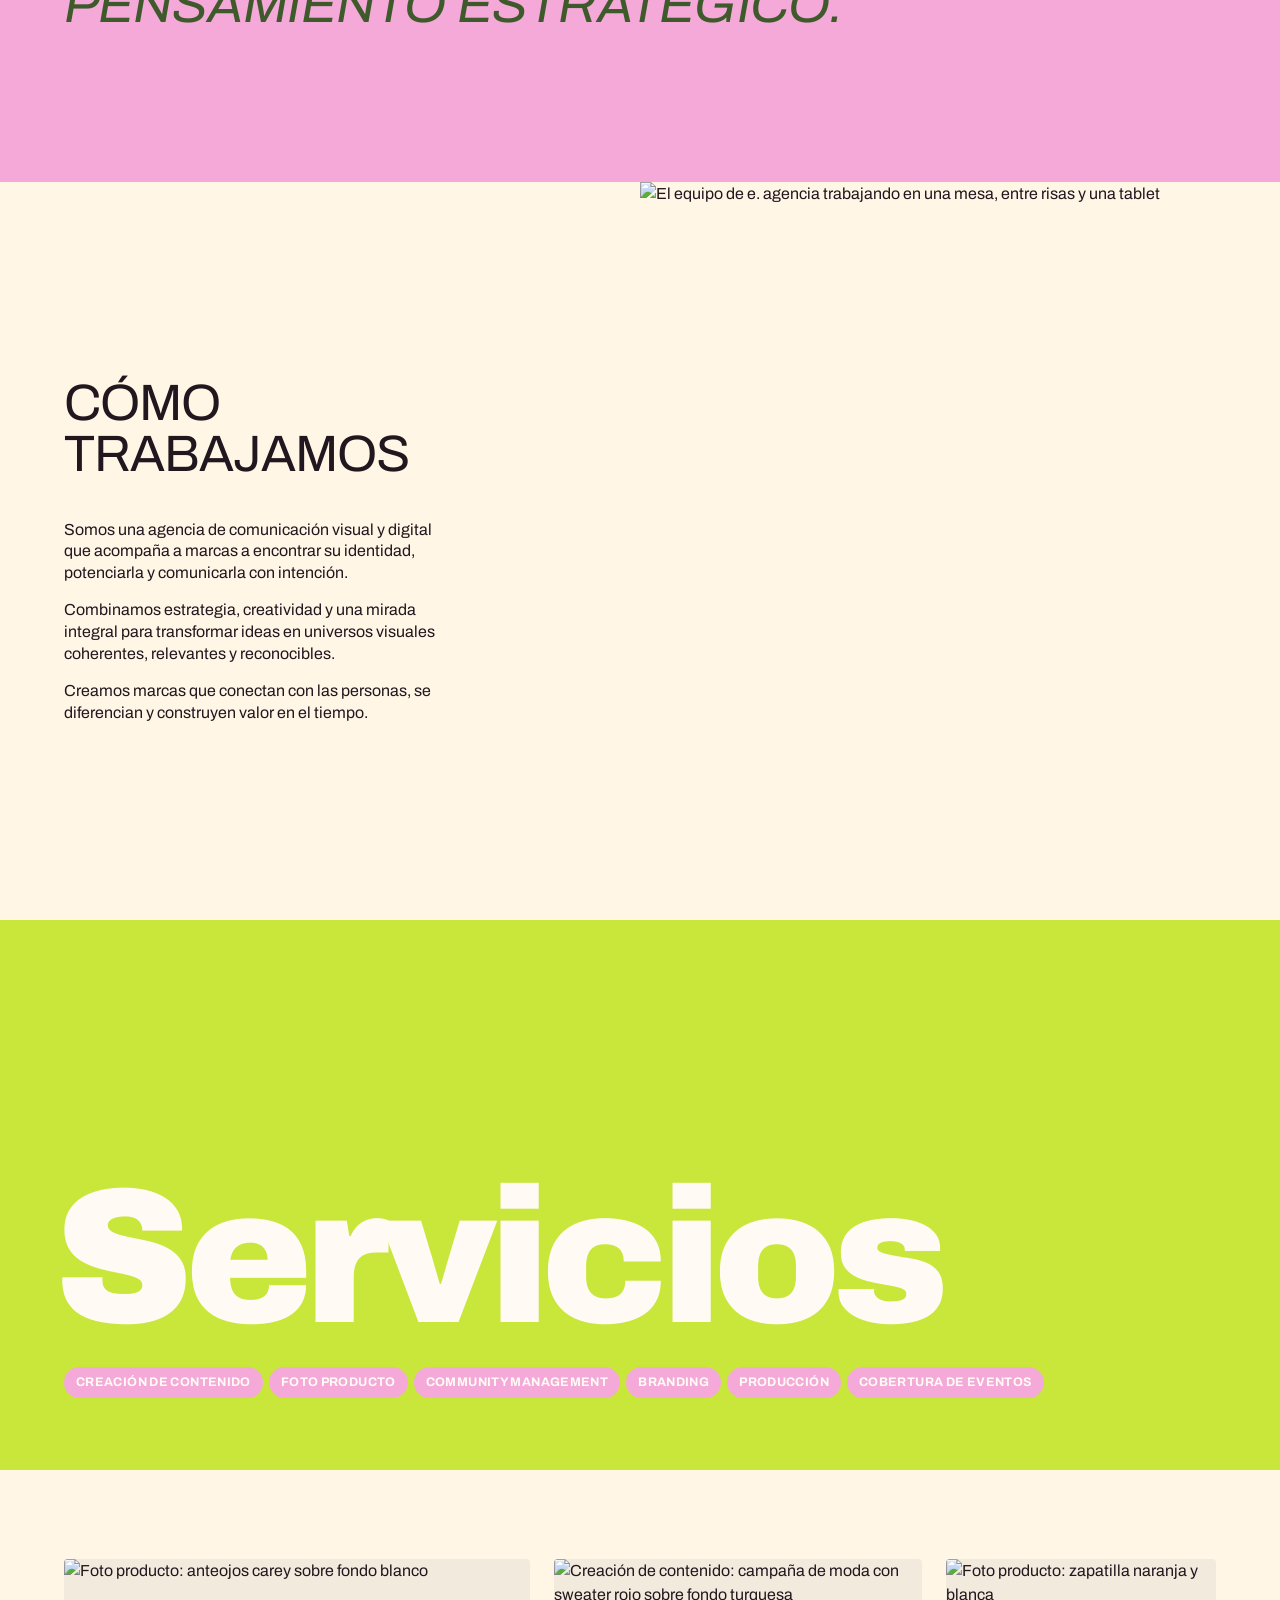
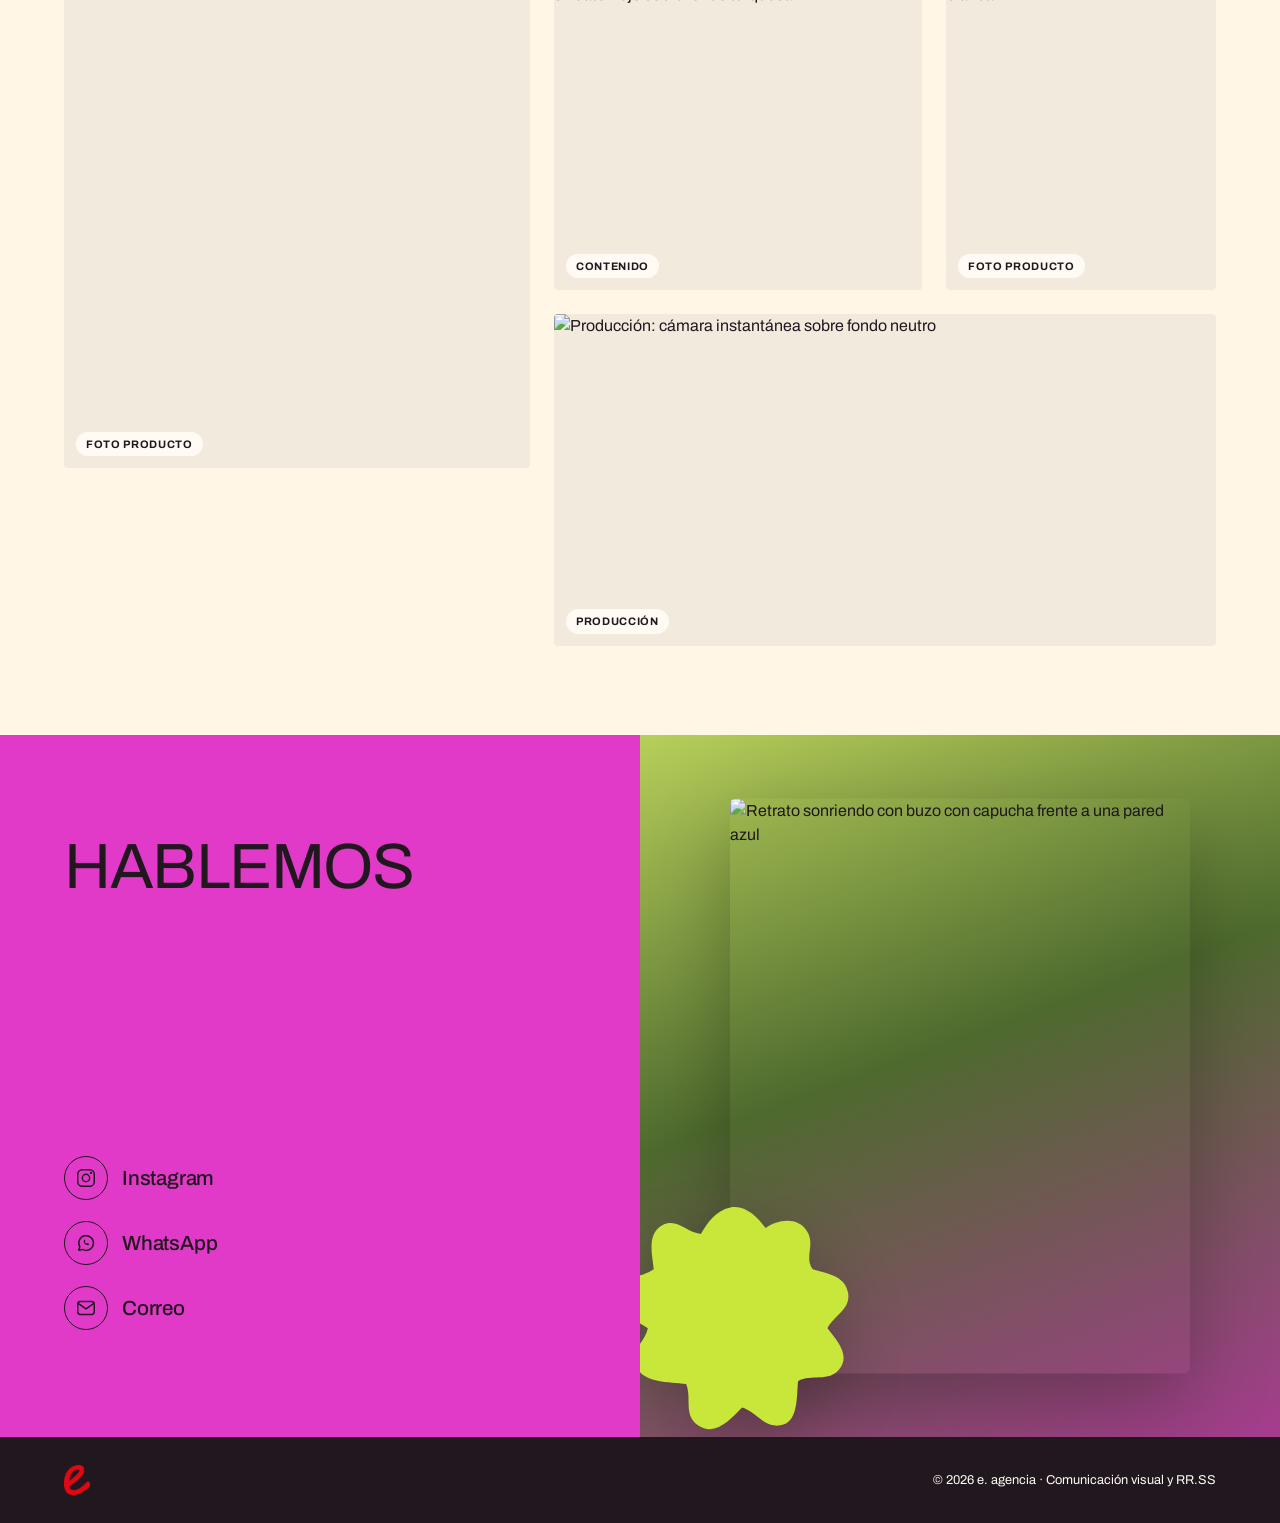
==== commit c7fe63af: "Hero: el degradé completo (dos capas) sigue al mouse mientras respira; se va la mancha Co-Authored-B" ====
--- a/index.html
+++ b/index.html
@@ -46,8 +46,8 @@
 
 <!-- ===================== HERO ===================== -->
 <section class="hero" id="inicio">
-  <div class="hero__bg" aria-hidden="true"></div>
-  <span class="hero__spot" aria-hidden="true"></span>
+  <div class="hero__layer hero__layer--base" aria-hidden="true"></div>
+  <div class="hero__layer hero__layer--front" aria-hidden="true"></div>
   <div class="grain" aria-hidden="true"></div>
 
   <div class="hero__inner">
--- a/styles.css
+++ b/styles.css
@@ -123,35 +123,37 @@
   color: var(--hueso);
   isolation: isolate;
 }
-/* degradé "Canva": rosa arriba-izq, lima al centro, oliva a la derecha, fucsia abajo. Respira despacio. */
-.hero__bg {
-  position: absolute; inset: -15%; z-index: -2;
+/* degradé "Canva" en dos capas. Cada capa respira sola (::before) y, con mouse,
+   la capa entera se desplaza hacia el cursor (--ox / --oy los pone script.js). */
+.hero__layer {
+  position: absolute; inset: -18%; z-index: -2;
+  transform: translate3d(var(--ox, 0px), var(--oy, 0px), 0);
+  transition: transform 1.1s var(--ease);
+  will-change: transform;
+}
+.hero__layer::before {
+  content: ""; position: absolute; inset: 0;
+  animation: breathe 20s ease-in-out infinite alternate;
+  will-change: transform;
+}
+/* capa de fondo: oliva a la derecha + base */
+.hero__layer--base::before {
+  background:
+    radial-gradient(60% 80% at 100% 20%, #6d6558 0%, rgb(109 101 88 / 0) 70%),
+    linear-gradient(100deg, #b98aa8 0%, #89a03c 45%, #4a6a2c 75%, #5e6a4a 100%);
+}
+/* capa de adelante: rosa arriba-izq, lima al centro, fucsia abajo */
+.hero__layer--front::before {
   background:
     radial-gradient(55% 75% at 12% 18%, #eba4cd 0%, rgb(235 164 205 / 0) 70%),
     radial-gradient(38% 70% at 42% 28%, #d3e44c 0%, #bccc48 45%, rgb(188 204 72 / 0) 78%),
-    radial-gradient(45% 55% at 30% 100%, #c566a9 0%, rgb(197 102 169 / 0) 70%),
-    radial-gradient(60% 80% at 100% 20%, #6d6558 0%, rgb(109 101 88 / 0) 70%),
-    linear-gradient(100deg, #b98aa8 0%, #89a03c 45%, #4a6a2c 75%, #5e6a4a 100%);
-  will-change: transform;
-  animation: breathe 20s ease-in-out infinite alternate;
+    radial-gradient(45% 55% at 30% 100%, #c566a9 0%, rgb(197 102 169 / 0) 70%);
+  animation-duration: 26s; animation-delay: -9s;
 }
 @keyframes breathe {
   from { transform: translate(0, 0) scale(1); }
-  to   { transform: translate(-6%, 4%) scale(1.12); }
-}
-
-/* mancha lima que sigue al mouse (solo con puntero; en celu no existe) */
-.hero__spot {
-  position: absolute; z-index: -1; pointer-events: none;
-  left: 0; top: 0; width: 70vmax; height: 70vmax;
-  margin: -35vmax 0 0 -35vmax;
-  border-radius: 50%;
-  background: radial-gradient(closest-side, rgb(214 232 74 / .75), rgb(214 232 74 / .35) 35%, rgb(214 232 74 / 0) 70%);
-  transform: translate3d(var(--mx, 42vw), var(--my, 30vh), 0);
-  opacity: 0; transition: opacity 1.2s var(--ease);
-  will-change: transform;
-}
-.hero.has-pointer .hero__spot { opacity: 1; }
+  to   { transform: translate(-5%, 4%) scale(1.1); }
+}
 
 .grain {
   position: absolute; inset: 0; z-index: -1; pointer-events: none;
@@ -424,7 +426,8 @@
    ============================================================ */
 @media (prefers-reduced-motion: reduce) {
   html { scroll-behavior: auto; }
-  .hero__bg, .splash, .hero__scroll span { animation: none; }
+  .hero__layer::before, .splash, .hero__scroll span { animation: none; }
+  .hero__layer { transition: none; }
   .hero__logo .logo, .hero__tag, .hero__scroll { animation: none; opacity: 1; transform: none; }
   .reveal { opacity: 1; transform: none; transition: none; }
   .chips.in li { animation: none; }
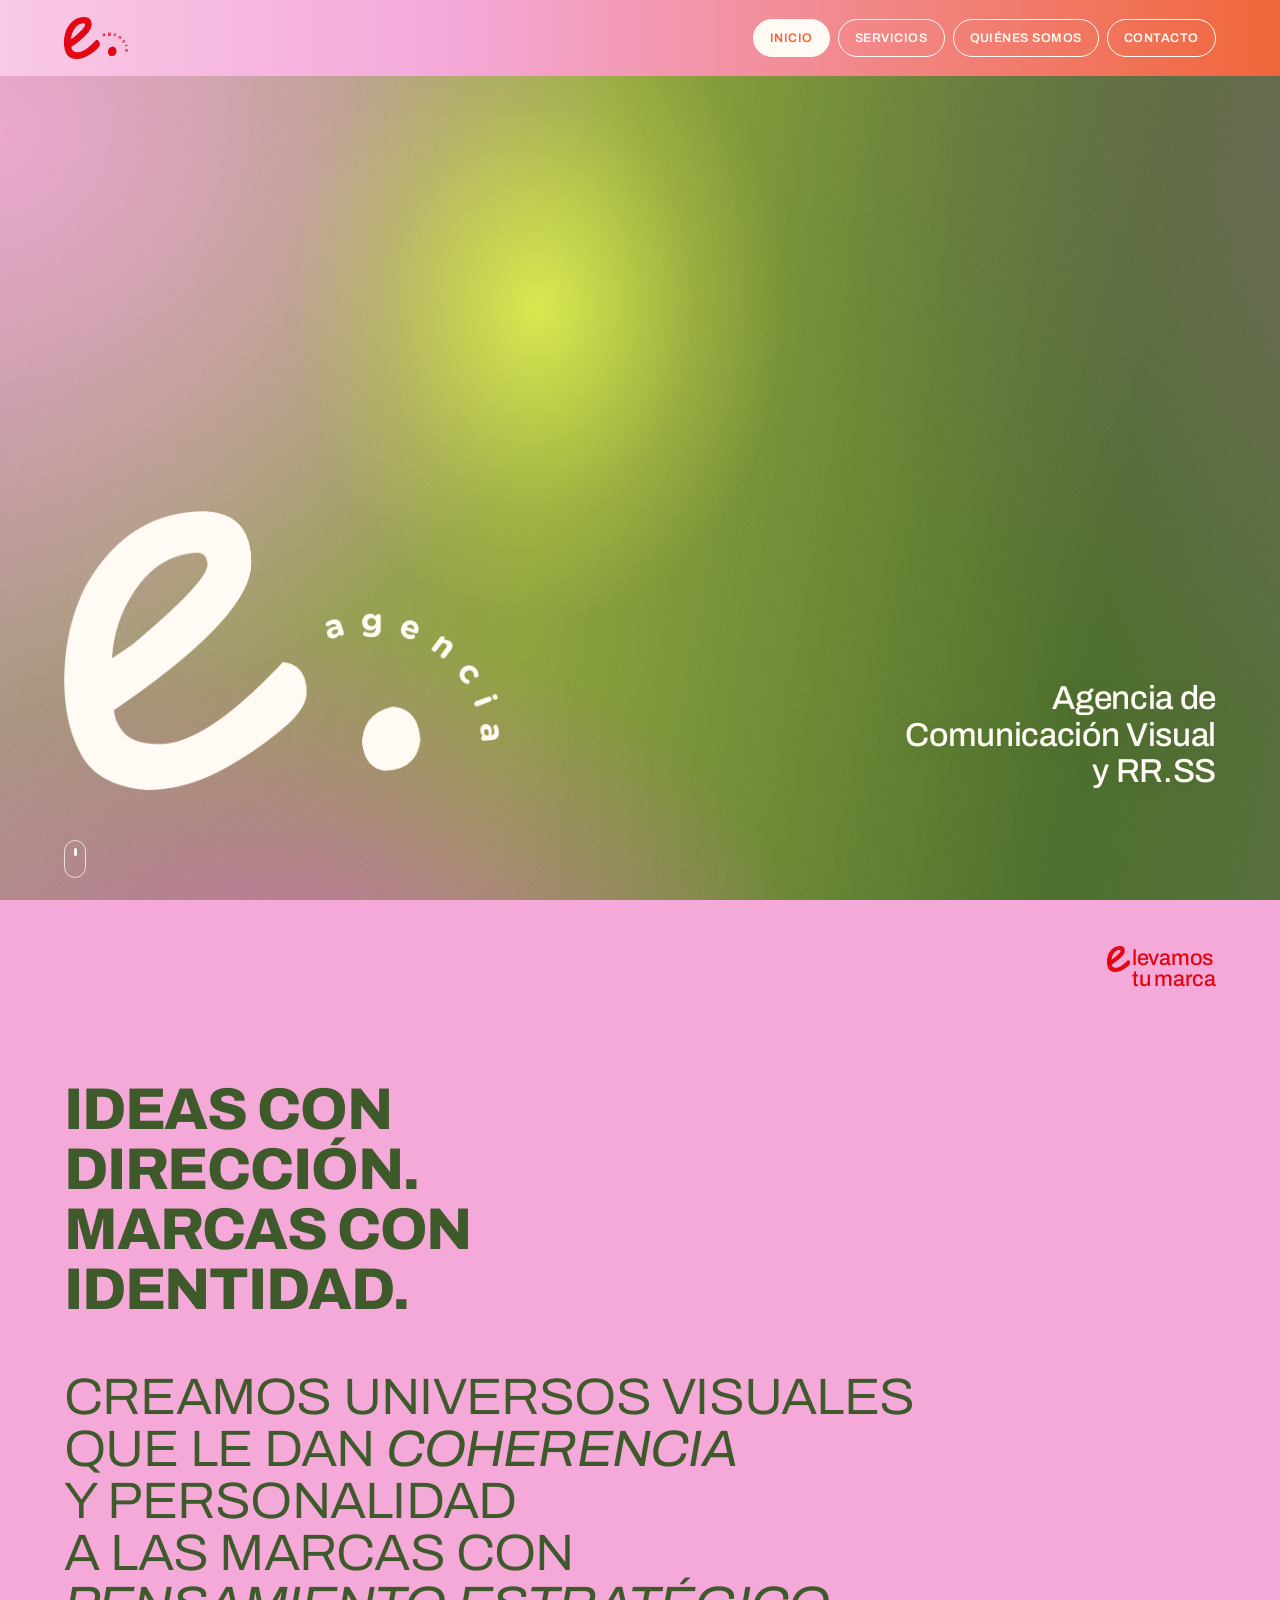
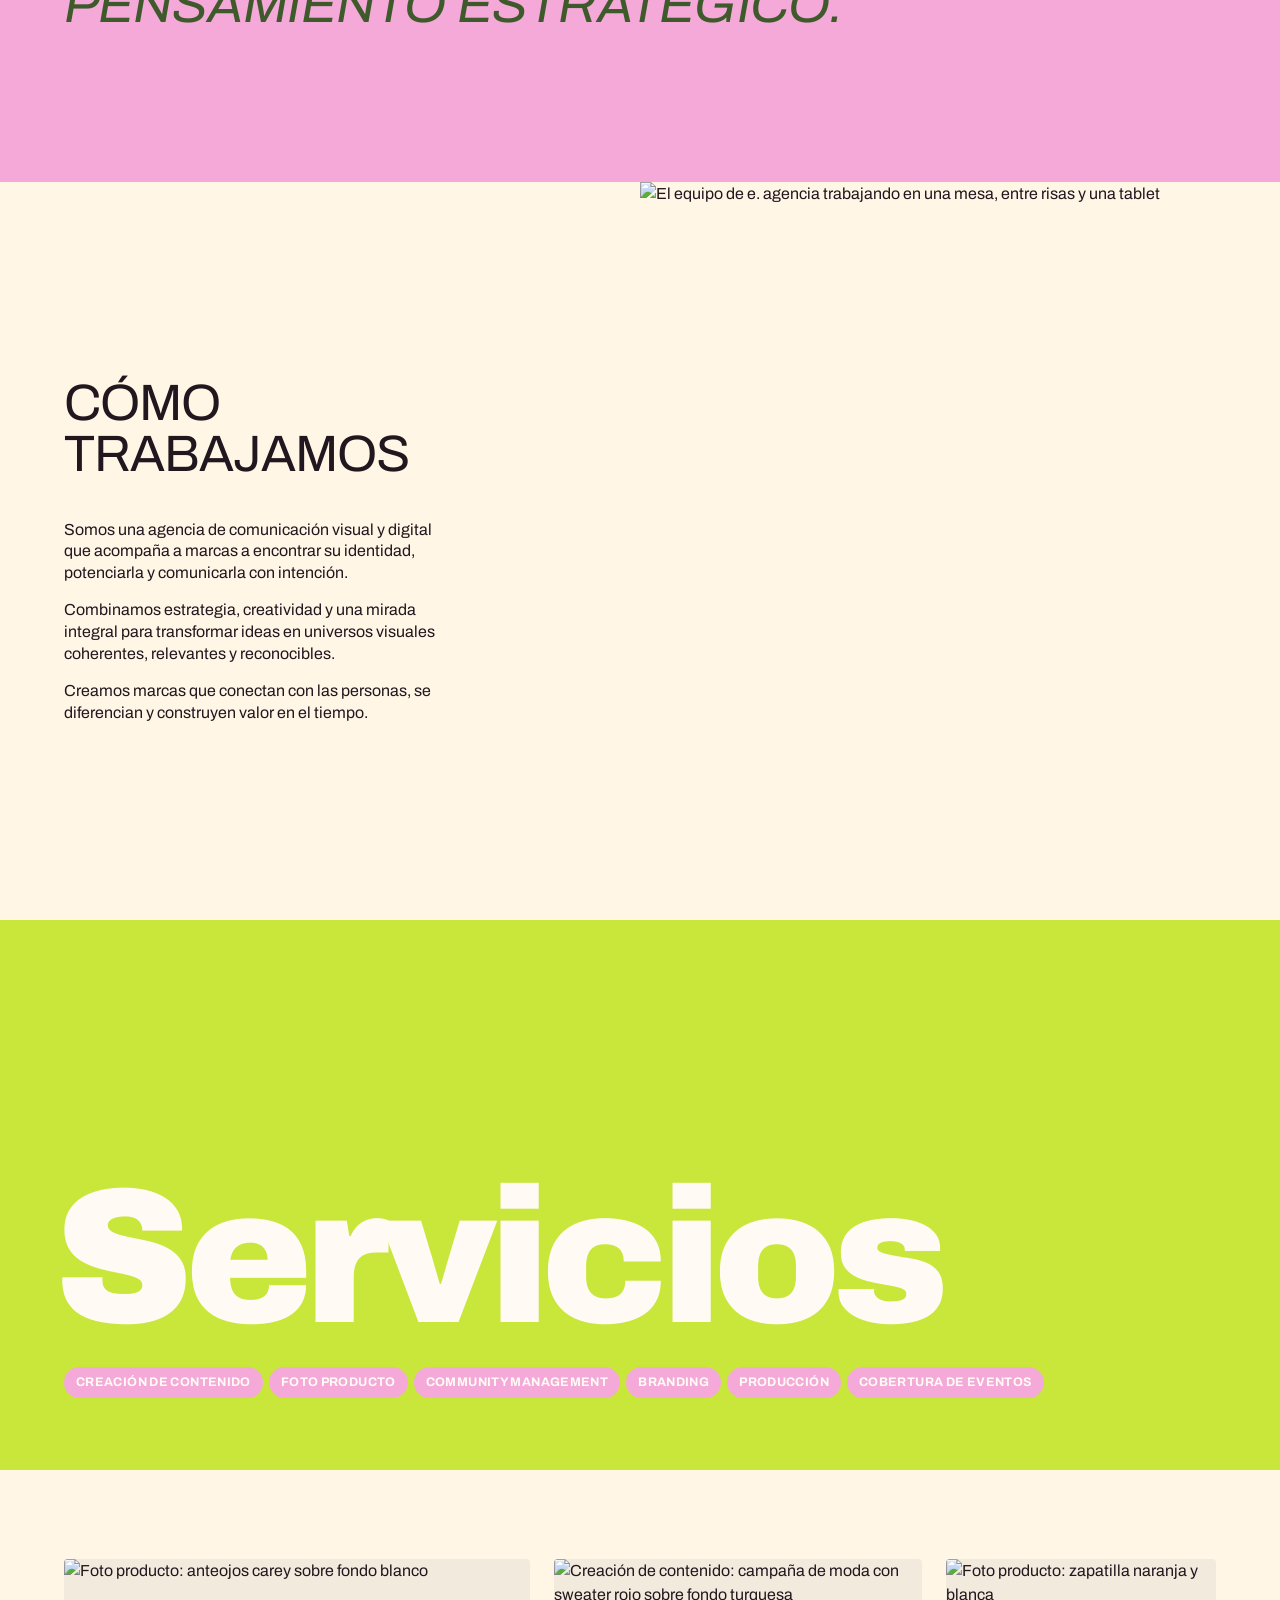
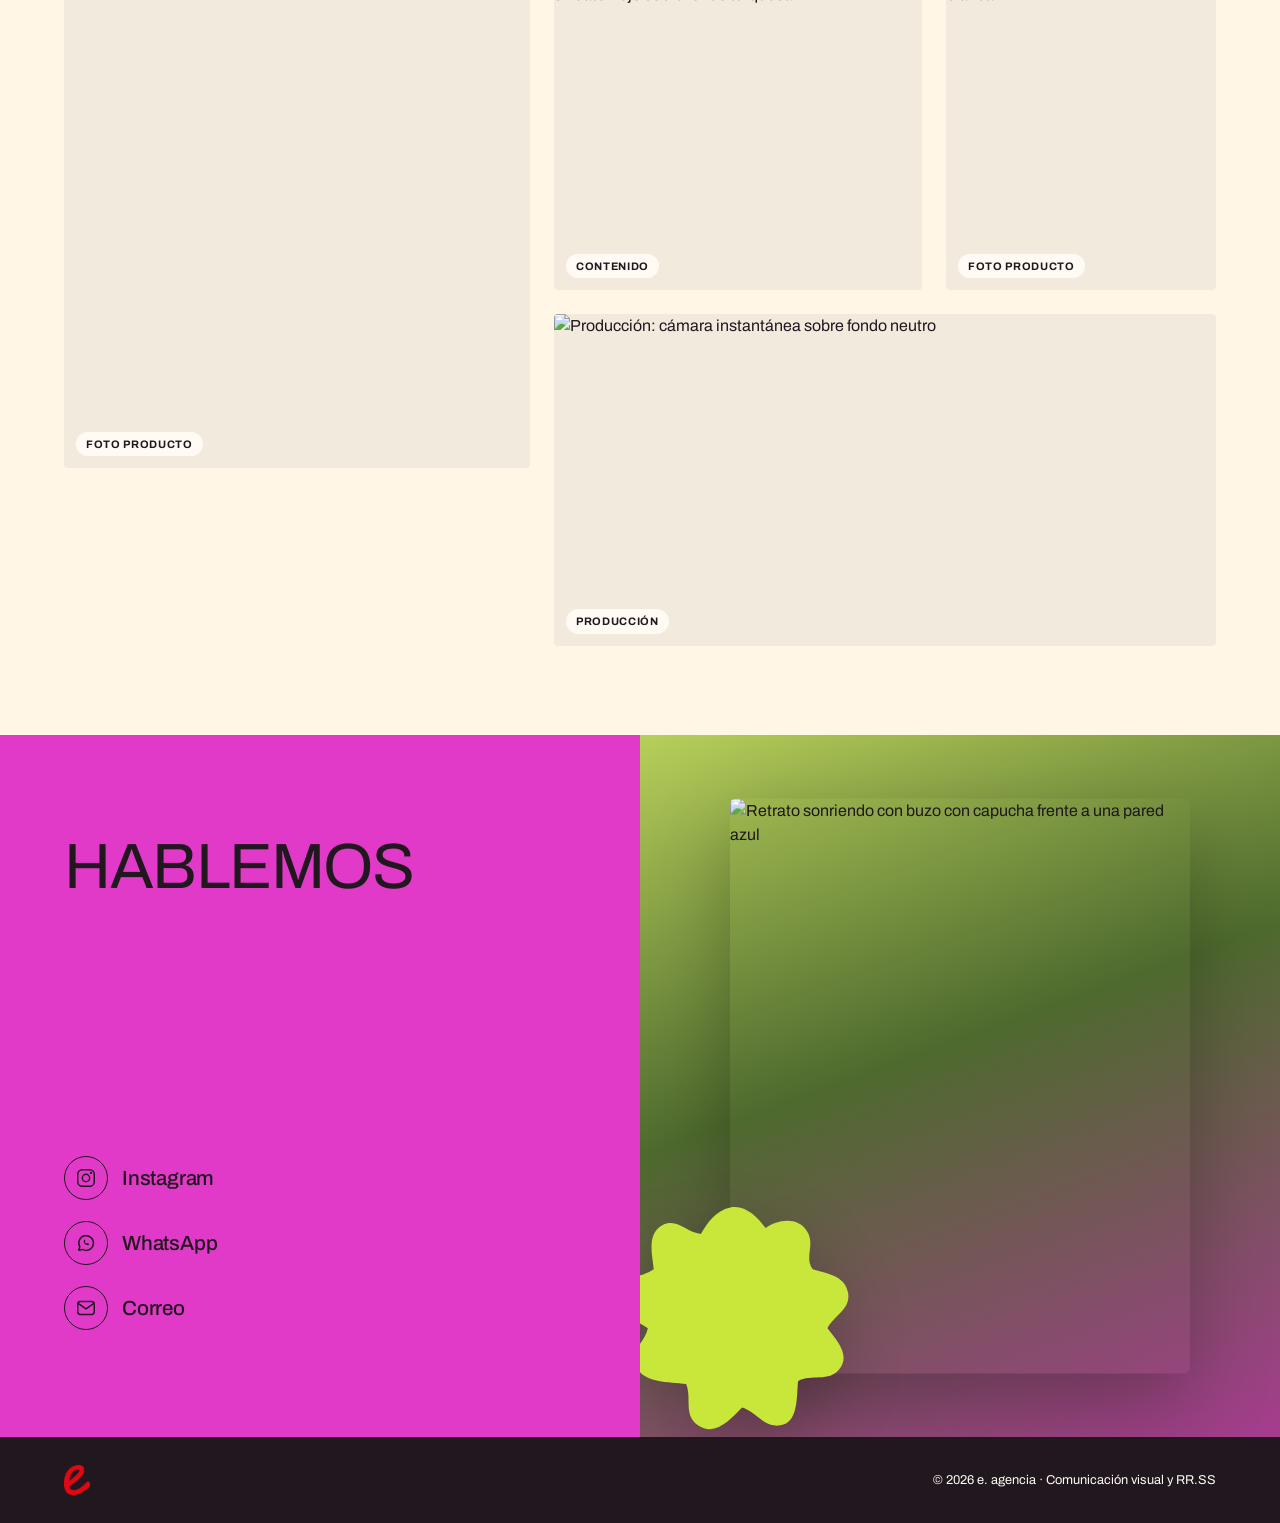
==== commit 08f7a4b1: "Hero: respiración constante; el lima va al mouse y lo sigue 1:1, empujando al resto Co-Authored-By: " ====
--- a/index.html
+++ b/index.html
@@ -48,6 +48,7 @@
 <section class="hero" id="inicio">
   <div class="hero__layer hero__layer--base" aria-hidden="true"></div>
   <div class="hero__layer hero__layer--front" aria-hidden="true"></div>
+  <div class="hero__lime" aria-hidden="true"></div>
   <div class="grain" aria-hidden="true"></div>
 
   <div class="hero__inner">
--- a/styles.css
+++ b/styles.css
@@ -123,36 +123,58 @@
   color: var(--hueso);
   isolation: isolate;
 }
-/* degradé "Canva" en dos capas. Cada capa respira sola (::before) y, con mouse,
-   la capa entera se desplaza hacia el cursor (--ox / --oy los pone script.js). */
+/* ---------- degradé "Canva" vivo ----------
+   · Standby: todo respira constante (::before de cada capa + pulso del lima).
+   · Con mouse: el lima (.hero__lime) va hasta el cursor y se mueve con él,
+     y las otras capas se desplazan (empujadas) en la misma dirección.
+   --ox/--oy/--dx/--dy los pone script.js. */
 .hero__layer {
-  position: absolute; inset: -18%; z-index: -2;
+  position: absolute; inset: -18%; z-index: -3;
   transform: translate3d(var(--ox, 0px), var(--oy, 0px), 0);
-  transition: transform 1.1s var(--ease);
+  transition: transform .35s cubic-bezier(.2,.7,.3,1);
   will-change: transform;
 }
 .hero__layer::before {
   content: ""; position: absolute; inset: 0;
-  animation: breathe 20s ease-in-out infinite alternate;
+  animation: breathe 11s ease-in-out infinite alternate;
   will-change: transform;
 }
-/* capa de fondo: oliva a la derecha + base */
+/* fondo: oliva a la derecha + base */
 .hero__layer--base::before {
   background:
     radial-gradient(60% 80% at 100% 20%, #6d6558 0%, rgb(109 101 88 / 0) 70%),
     linear-gradient(100deg, #b98aa8 0%, #89a03c 45%, #4a6a2c 75%, #5e6a4a 100%);
 }
-/* capa de adelante: rosa arriba-izq, lima al centro, fucsia abajo */
+/* adelante: rosa arriba-izq + fucsia abajo (el lima va aparte) */
 .hero__layer--front::before {
   background:
     radial-gradient(55% 75% at 12% 18%, #eba4cd 0%, rgb(235 164 205 / 0) 70%),
-    radial-gradient(38% 70% at 42% 28%, #d3e44c 0%, #bccc48 45%, rgb(188 204 72 / 0) 78%),
     radial-gradient(45% 55% at 30% 100%, #c566a9 0%, rgb(197 102 169 / 0) 70%);
-  animation-duration: 26s; animation-delay: -9s;
+  animation-duration: 14s; animation-delay: -5s;
 }
 @keyframes breathe {
   from { transform: translate(0, 0) scale(1); }
-  to   { transform: translate(-5%, 4%) scale(1.1); }
+  to   { transform: translate(-6%, 5%) scale(1.14); }
+}
+
+/* el lima: vive en su lugar (42% / 28%) respirando; con mouse se corre --dx/--dy */
+.hero__lime {
+  position: absolute; z-index: -2; pointer-events: none;
+  left: 42%; top: 28%;
+  width: 50vmax; height: 64vmax; margin: -32vmax 0 0 -25vmax;
+  transform: translate3d(var(--dx, 0px), var(--dy, 0px), 0);
+  transition: transform 1.2s var(--ease);
+  will-change: transform;
+}
+.hero.is-tracking .hero__lime { transition-duration: .08s; transition-timing-function: linear; }
+.hero__lime::before {
+  content: ""; position: absolute; inset: 0; border-radius: 50%;
+  background: radial-gradient(closest-side, #d6e84c 0%, rgb(205 222 72 / .75) 22%, rgb(190 206 72 / .35) 50%, rgb(188 204 72 / 0) 78%);
+  animation: pulse 6s ease-in-out infinite alternate;
+}
+@keyframes pulse {
+  from { transform: scale(1) translate(0, 0); }
+  to   { transform: scale(1.18) translate(3%, -4%); }
 }
 
 .grain {
@@ -426,8 +448,8 @@
    ============================================================ */
 @media (prefers-reduced-motion: reduce) {
   html { scroll-behavior: auto; }
-  .hero__layer::before, .splash, .hero__scroll span { animation: none; }
-  .hero__layer { transition: none; }
+  .hero__layer::before, .hero__lime::before, .splash, .hero__scroll span { animation: none; }
+  .hero__layer, .hero__lime { transition: none; }
   .hero__logo .logo, .hero__tag, .hero__scroll { animation: none; opacity: 1; transform: none; }
   .reveal { opacity: 1; transform: none; transition: none; }
   .chips.in li { animation: none; }
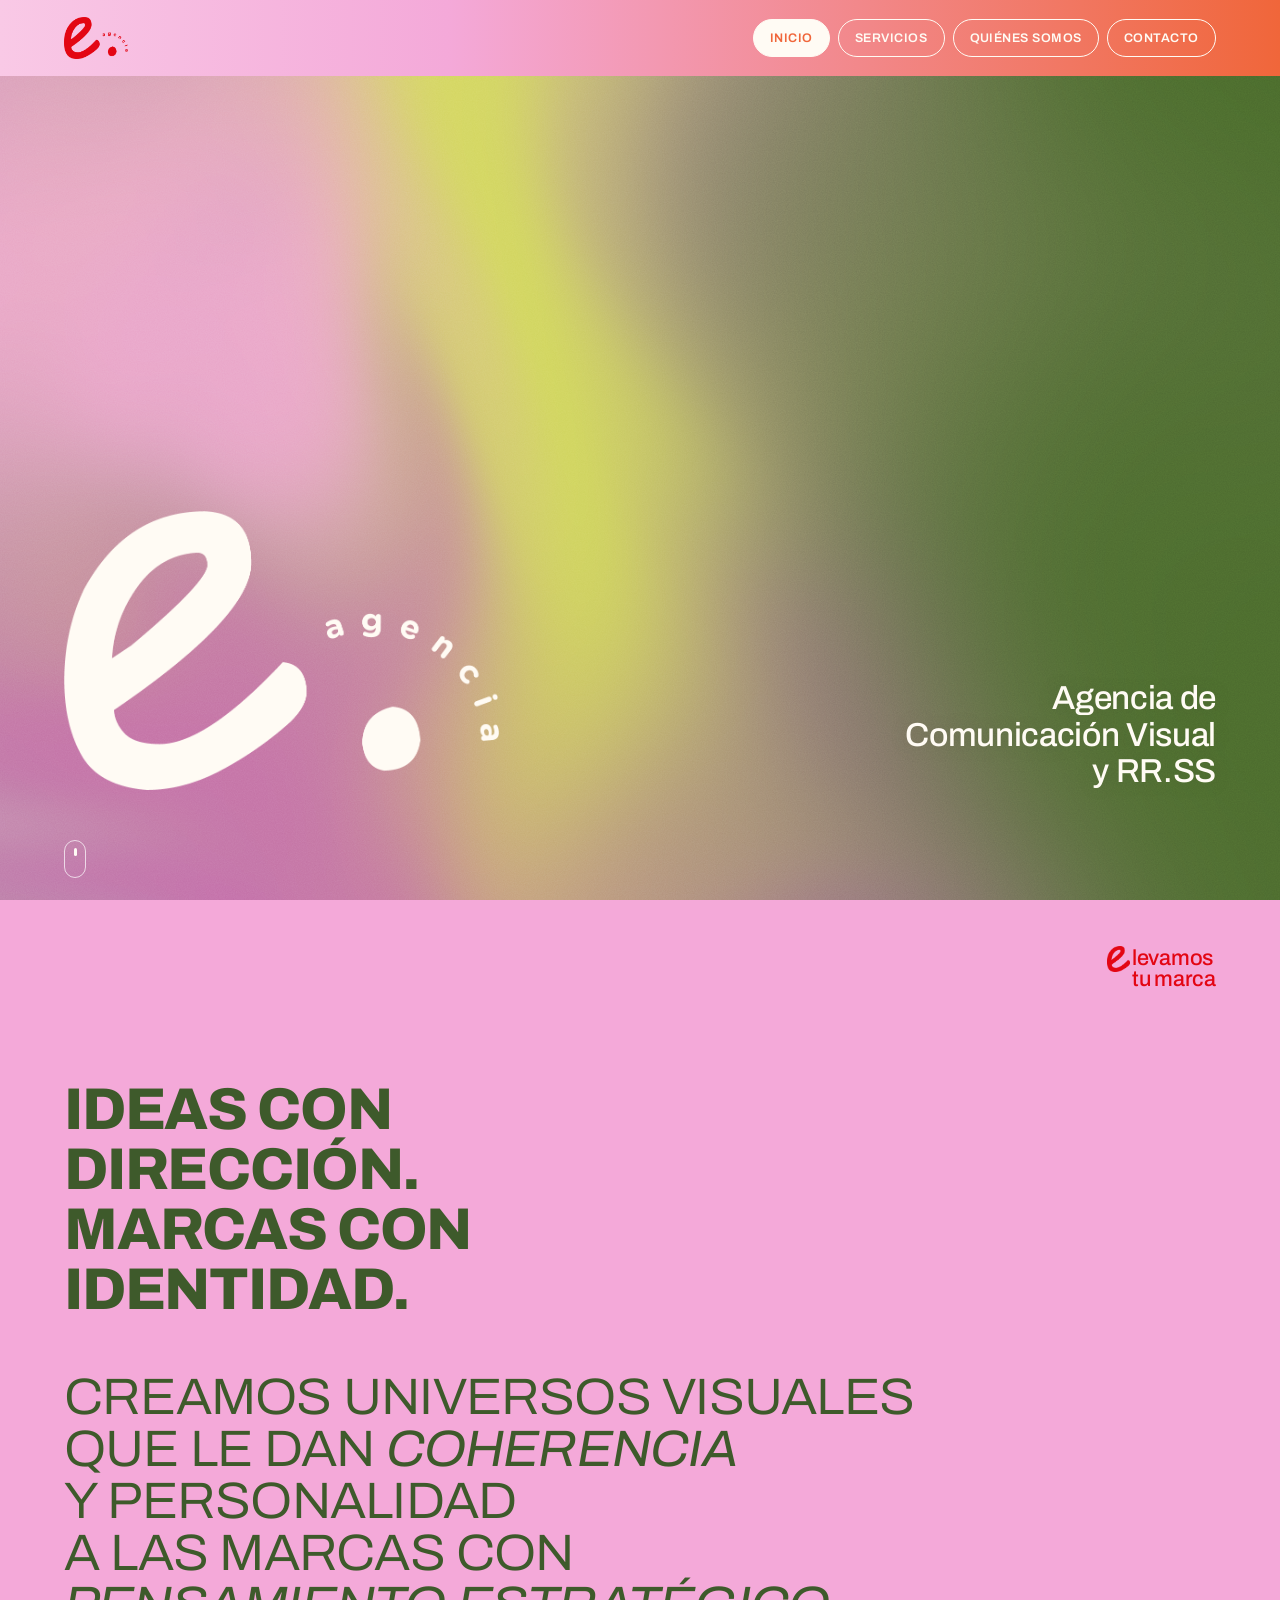
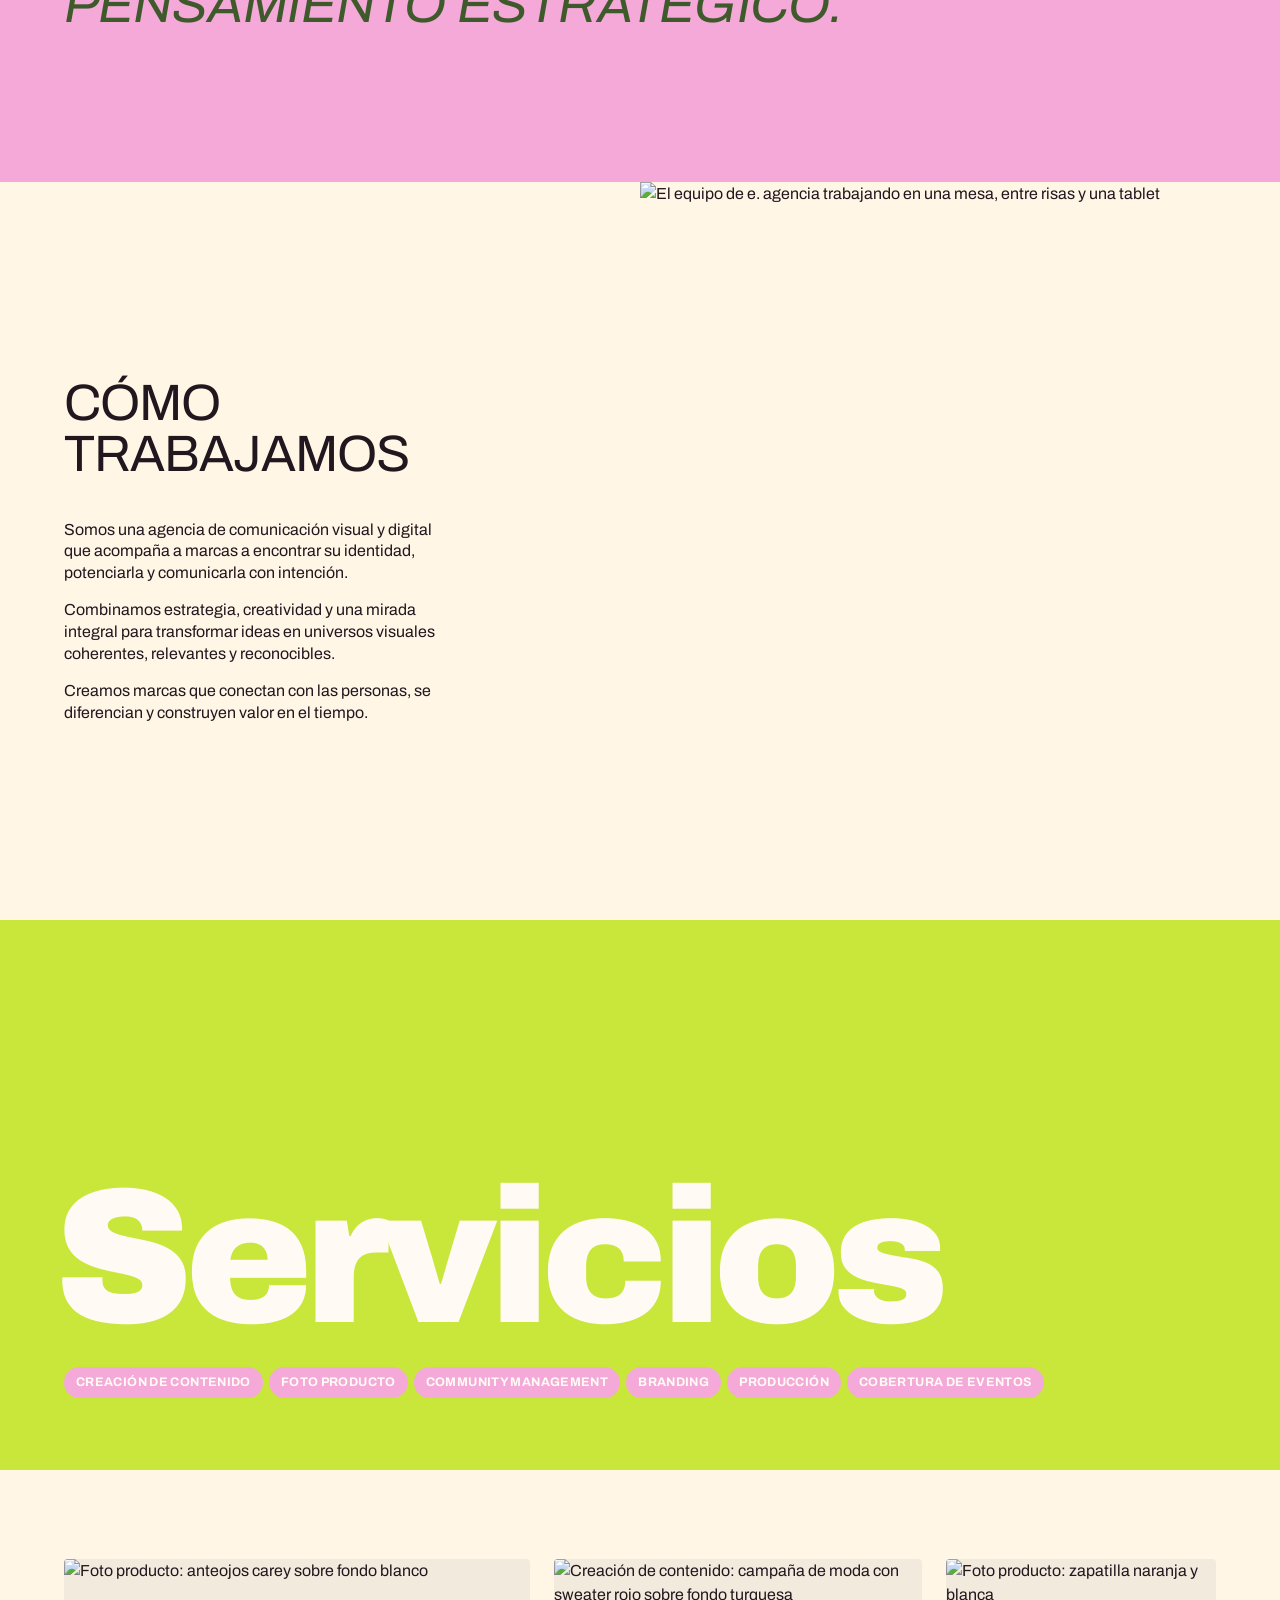
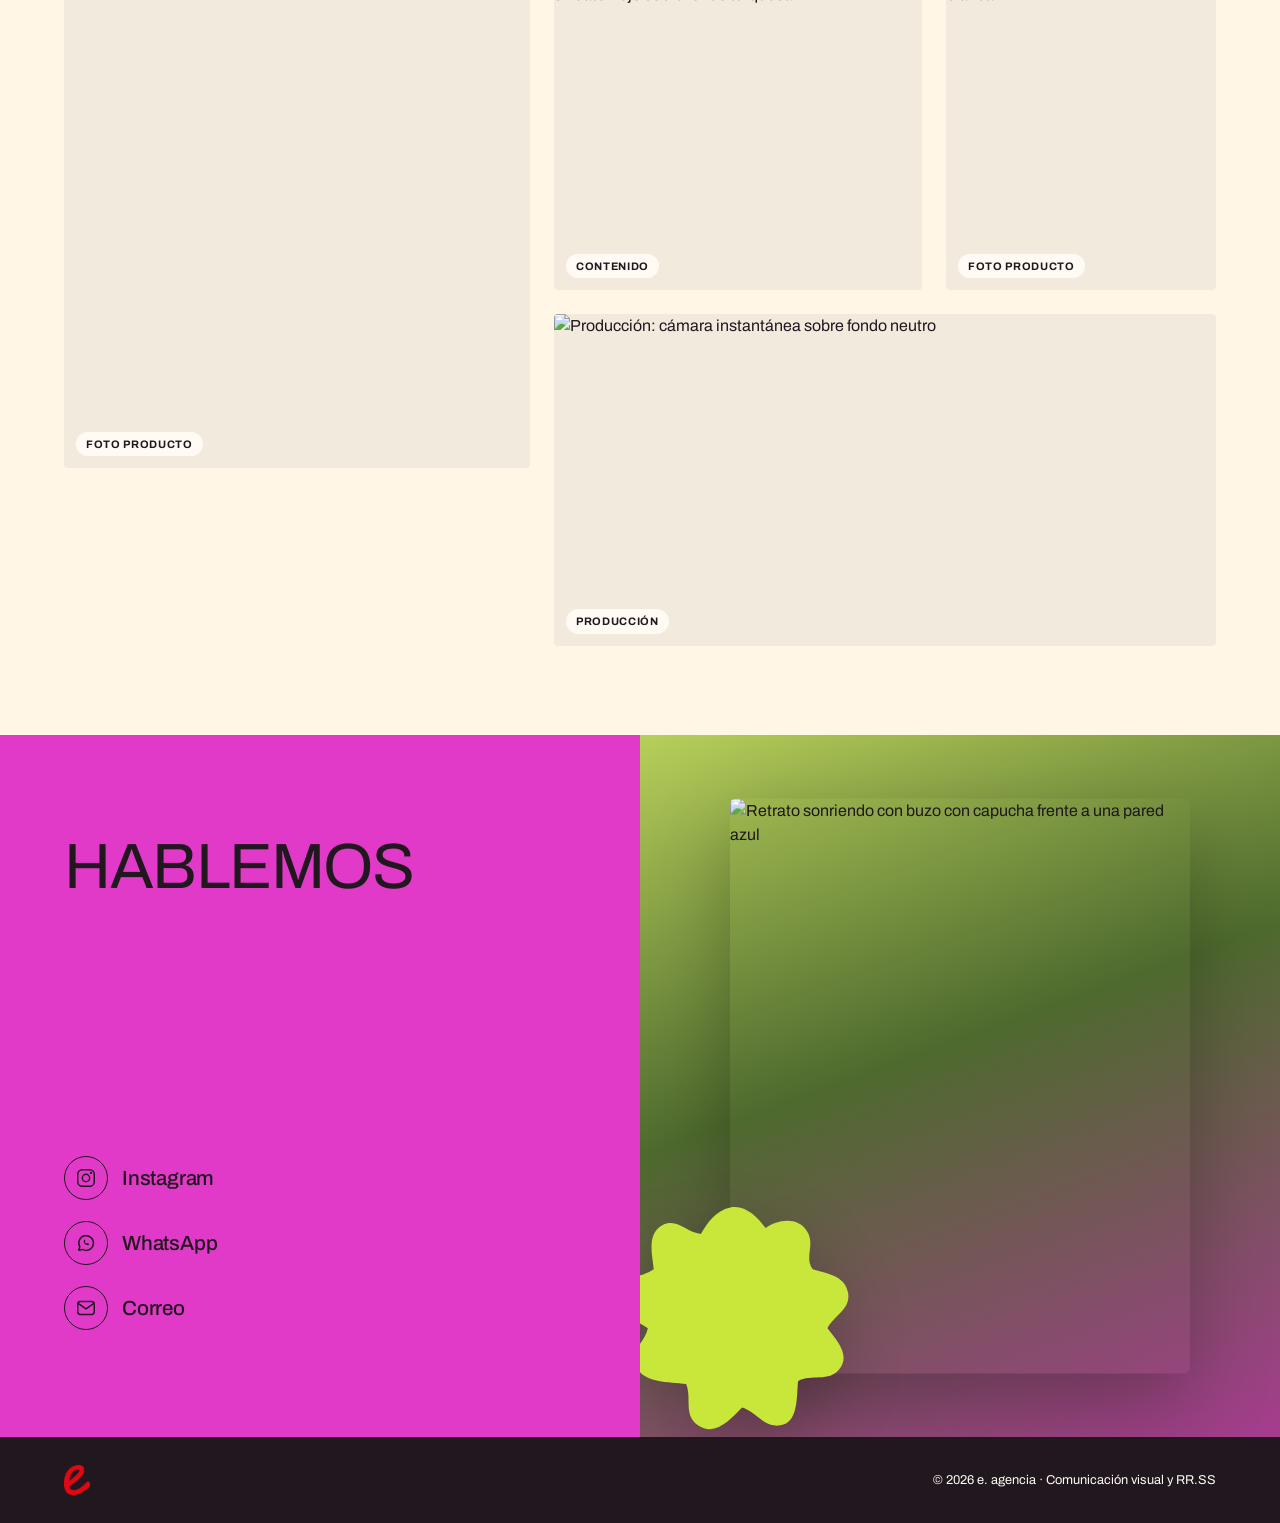
==== commit 606b7b6e: "Hero: fondo líquido en WebGL (tipo aurora) con la paleta de Canva; brillo sutil al mouse Co-Authored" ====
--- a/index.html
+++ b/index.html
@@ -46,9 +46,10 @@
 
 <!-- ===================== HERO ===================== -->
 <section class="hero" id="inicio">
+  <canvas class="hero__gl" aria-hidden="true"></canvas>
+  <!-- respaldo si el navegador no tiene WebGL -->
   <div class="hero__layer hero__layer--base" aria-hidden="true"></div>
   <div class="hero__layer hero__layer--front" aria-hidden="true"></div>
-  <div class="hero__lime" aria-hidden="true"></div>
   <div class="grain" aria-hidden="true"></div>
 
   <div class="hero__inner">
@@ -182,5 +183,6 @@
 </footer>
 
 <script src="script.js"></script>
+<script src="hero-bg.js"></script>
 </body>
 </html>
--- a/styles.css
+++ b/styles.css
@@ -123,58 +123,30 @@
   color: var(--hueso);
   isolation: isolate;
 }
-/* ---------- degradé "Canva" vivo ----------
-   · Standby: todo respira constante (::before de cada capa + pulso del lima).
-   · Con mouse: el lima (.hero__lime) va hasta el cursor y se mueve con él,
-     y las otras capas se desplazan (empujadas) en la misma dirección.
-   --ox/--oy/--dx/--dy los pone script.js. */
-.hero__layer {
-  position: absolute; inset: -18%; z-index: -3;
-  transform: translate3d(var(--ox, 0px), var(--oy, 0px), 0);
-  transition: transform .35s cubic-bezier(.2,.7,.3,1);
-  will-change: transform;
-}
-.hero__layer::before {
-  content: ""; position: absolute; inset: 0;
-  animation: breathe 11s ease-in-out infinite alternate;
-  will-change: transform;
-}
-/* fondo: oliva a la derecha + base */
+/* ---------- fondo del hero ----------
+   El degradé líquido lo dibuja hero-bg.js en el canvas (.hero__gl).
+   Las capas .hero__layer son el respaldo CSS si no hay WebGL. */
+.hero__gl { position: absolute; inset: 0; z-index: -3; width: 100%; height: 100%; display: block; }
+.hero:not(.has-gl) .hero__gl { display: none; }
+.hero.has-gl .hero__layer { display: none; }
+
+.hero__layer { position: absolute; inset: -18%; z-index: -3; }
+.hero__layer::before { content: ""; position: absolute; inset: 0; animation: breathe 11s ease-in-out infinite alternate; }
 .hero__layer--base::before {
   background:
     radial-gradient(60% 80% at 100% 20%, #6d6558 0%, rgb(109 101 88 / 0) 70%),
     linear-gradient(100deg, #b98aa8 0%, #89a03c 45%, #4a6a2c 75%, #5e6a4a 100%);
 }
-/* adelante: rosa arriba-izq + fucsia abajo (el lima va aparte) */
 .hero__layer--front::before {
   background:
     radial-gradient(55% 75% at 12% 18%, #eba4cd 0%, rgb(235 164 205 / 0) 70%),
+    radial-gradient(38% 70% at 42% 28%, #d3e44c 0%, #bccc48 45%, rgb(188 204 72 / 0) 78%),
     radial-gradient(45% 55% at 30% 100%, #c566a9 0%, rgb(197 102 169 / 0) 70%);
   animation-duration: 14s; animation-delay: -5s;
 }
 @keyframes breathe {
   from { transform: translate(0, 0) scale(1); }
   to   { transform: translate(-6%, 5%) scale(1.14); }
-}
-
-/* el lima: vive en su lugar (42% / 28%) respirando; con mouse se corre --dx/--dy */
-.hero__lime {
-  position: absolute; z-index: -2; pointer-events: none;
-  left: 42%; top: 28%;
-  width: 50vmax; height: 64vmax; margin: -32vmax 0 0 -25vmax;
-  transform: translate3d(var(--dx, 0px), var(--dy, 0px), 0);
-  transition: transform 1.2s var(--ease);
-  will-change: transform;
-}
-.hero.is-tracking .hero__lime { transition-duration: .08s; transition-timing-function: linear; }
-.hero__lime::before {
-  content: ""; position: absolute; inset: 0; border-radius: 50%;
-  background: radial-gradient(closest-side, #d6e84c 0%, rgb(205 222 72 / .75) 22%, rgb(190 206 72 / .35) 50%, rgb(188 204 72 / 0) 78%);
-  animation: pulse 6s ease-in-out infinite alternate;
-}
-@keyframes pulse {
-  from { transform: scale(1) translate(0, 0); }
-  to   { transform: scale(1.18) translate(3%, -4%); }
 }
 
 .grain {
@@ -448,8 +420,7 @@
    ============================================================ */
 @media (prefers-reduced-motion: reduce) {
   html { scroll-behavior: auto; }
-  .hero__layer::before, .hero__lime::before, .splash, .hero__scroll span { animation: none; }
-  .hero__layer, .hero__lime { transition: none; }
+  .hero__layer::before, .splash, .hero__scroll span { animation: none; }
   .hero__logo .logo, .hero__tag, .hero__scroll { animation: none; opacity: 1; transform: none; }
   .reveal { opacity: 1; transform: none; transition: none; }
   .chips.in li { animation: none; }
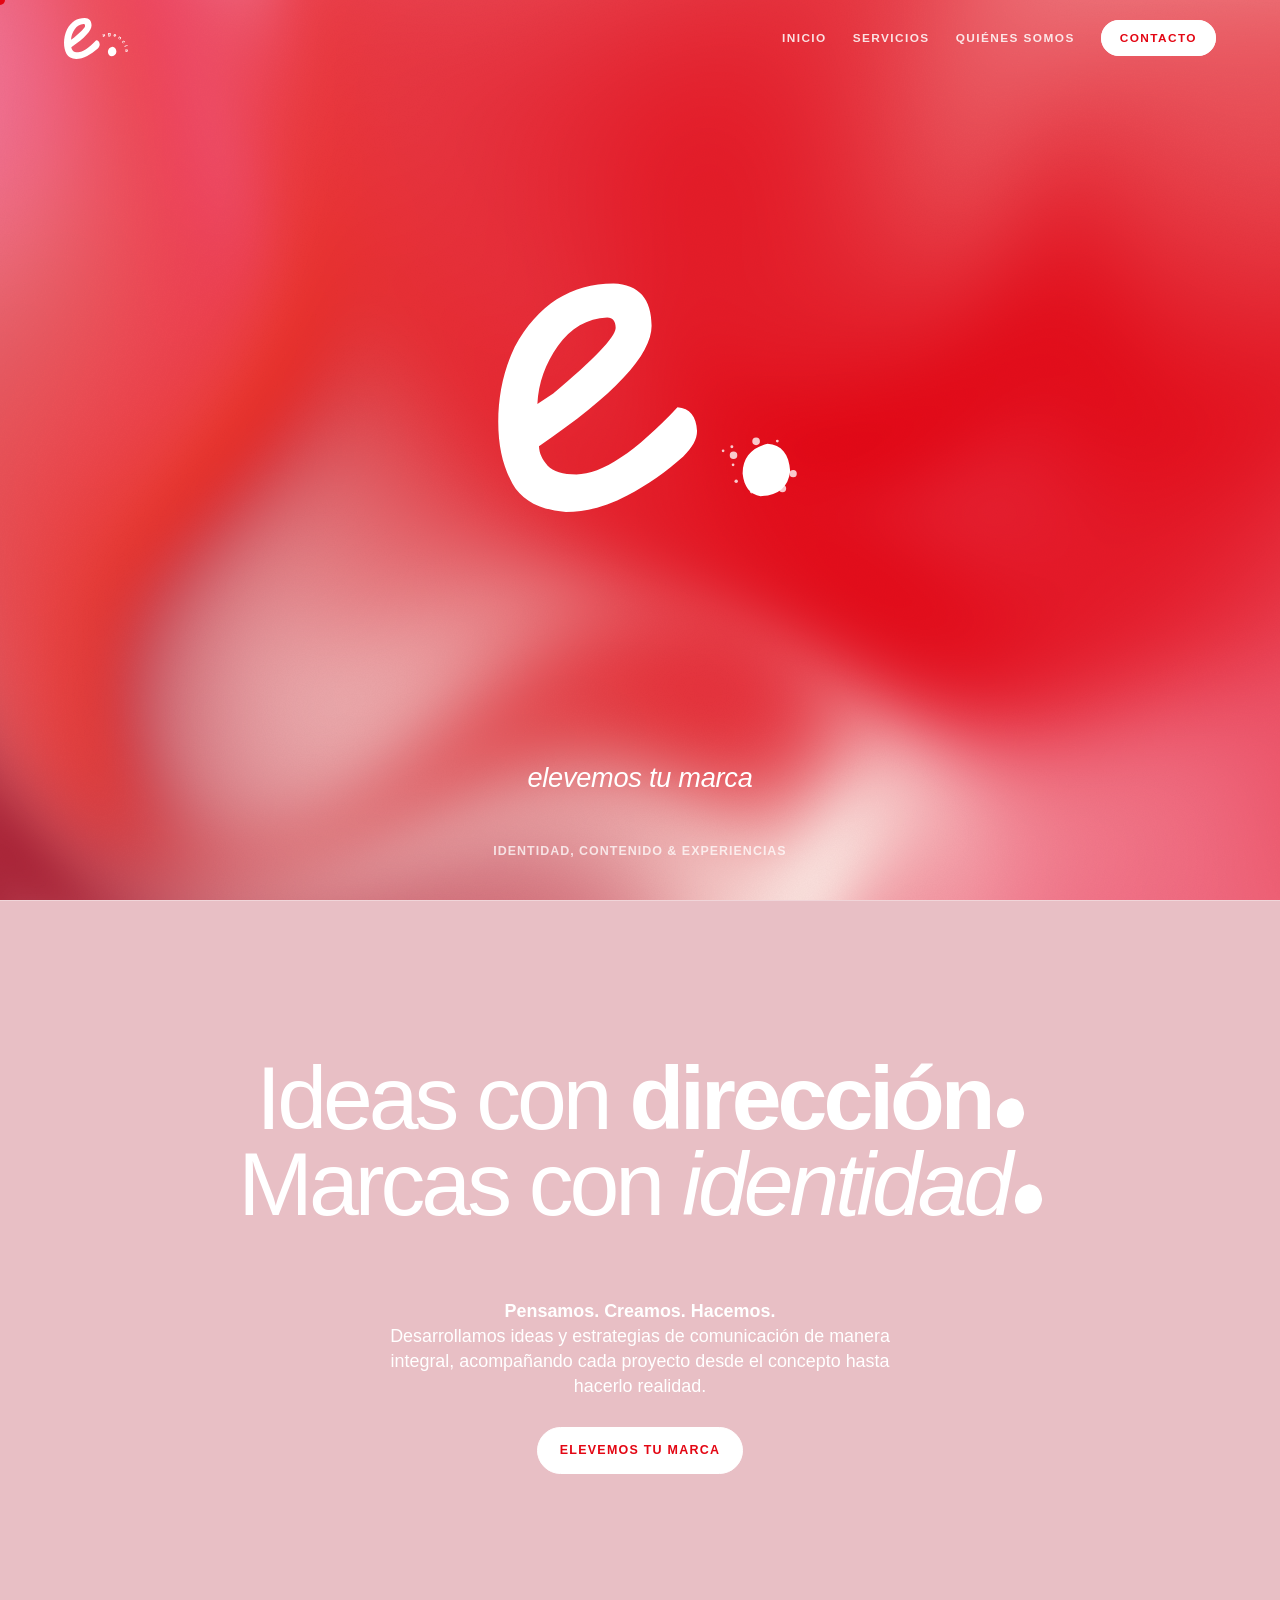
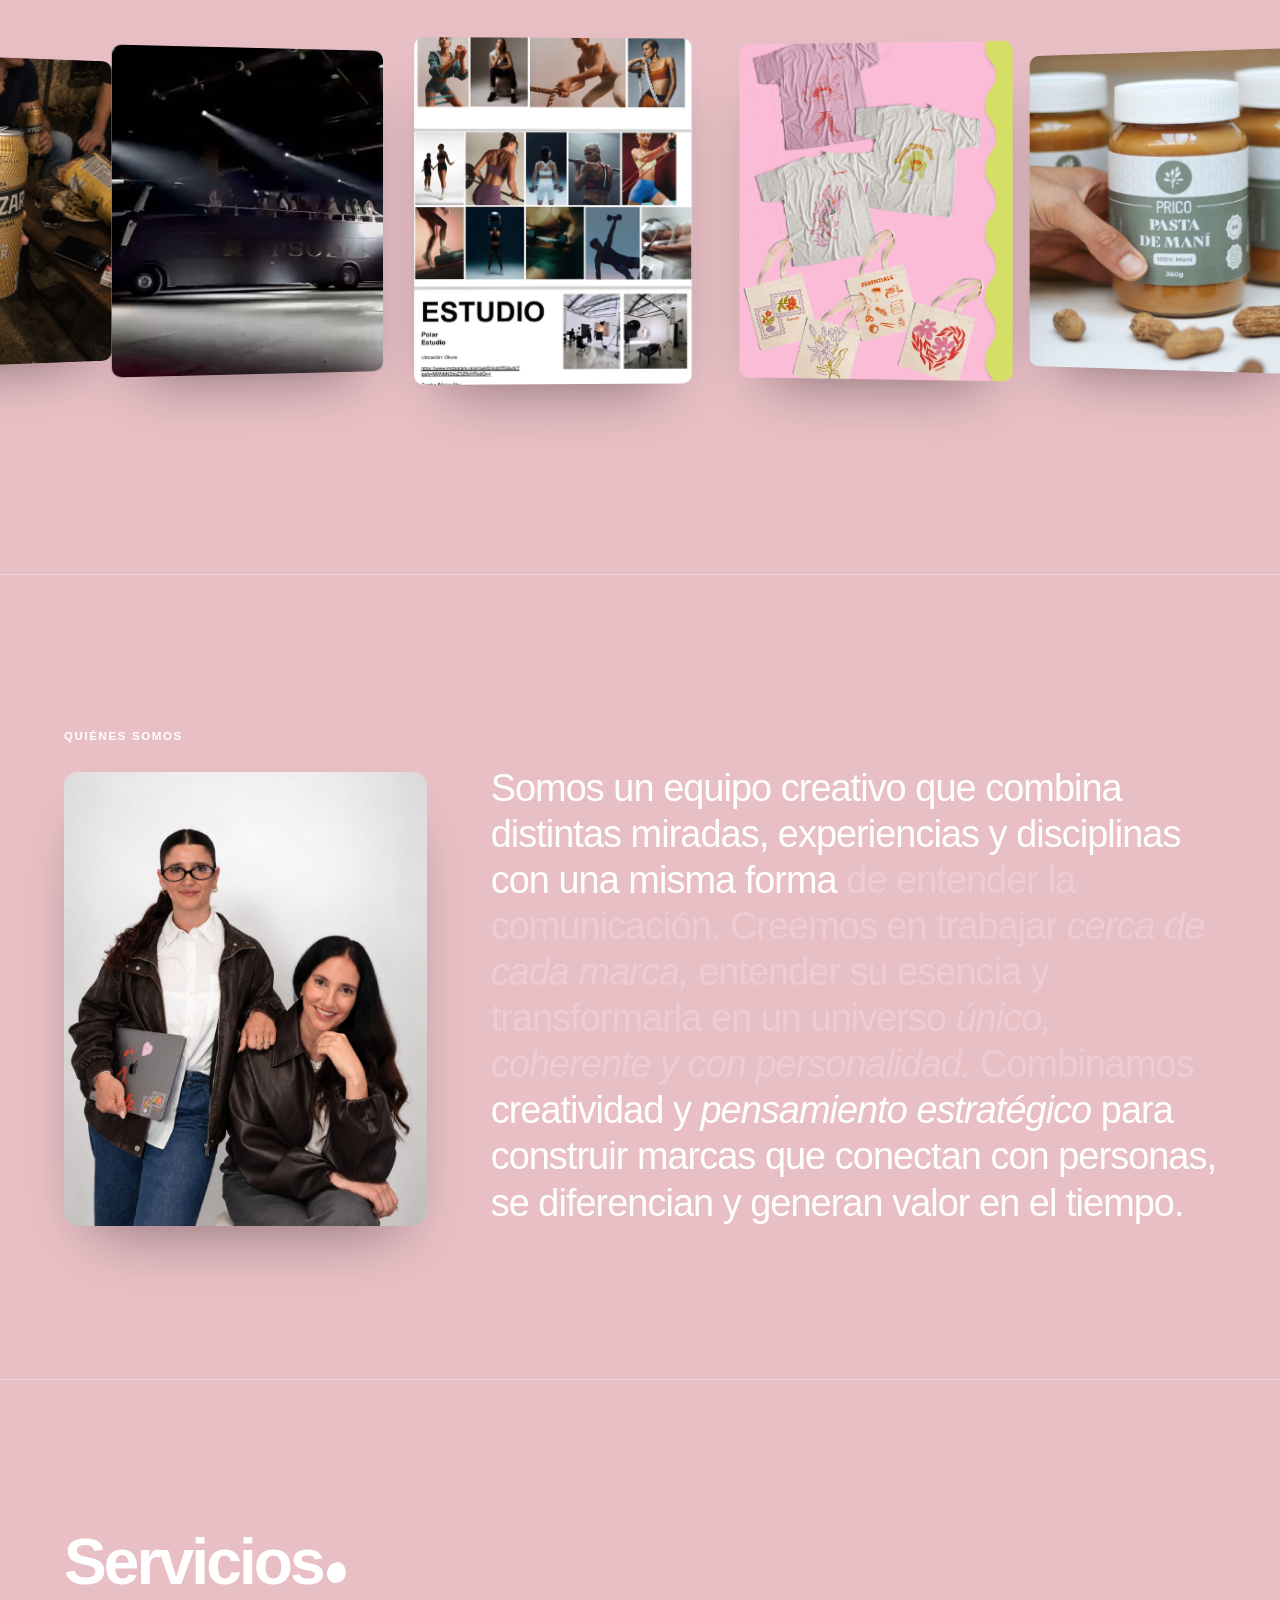
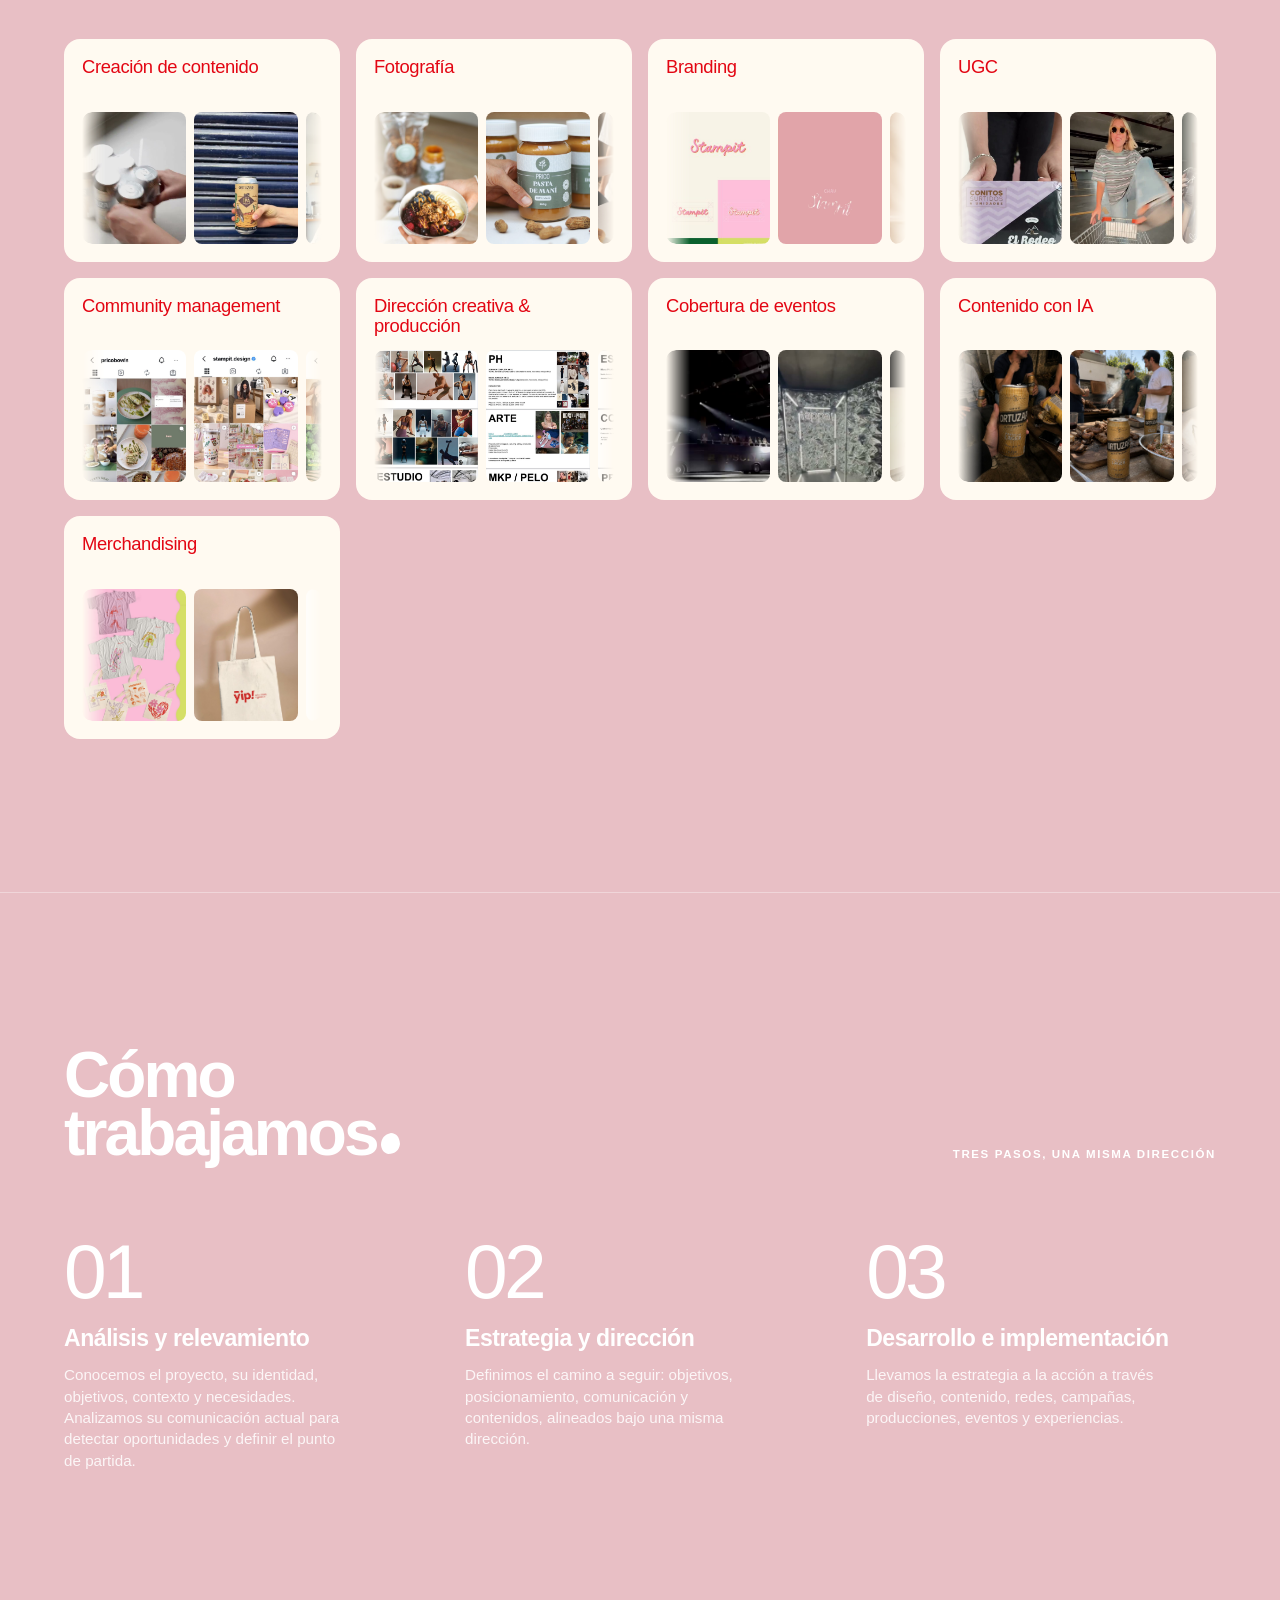
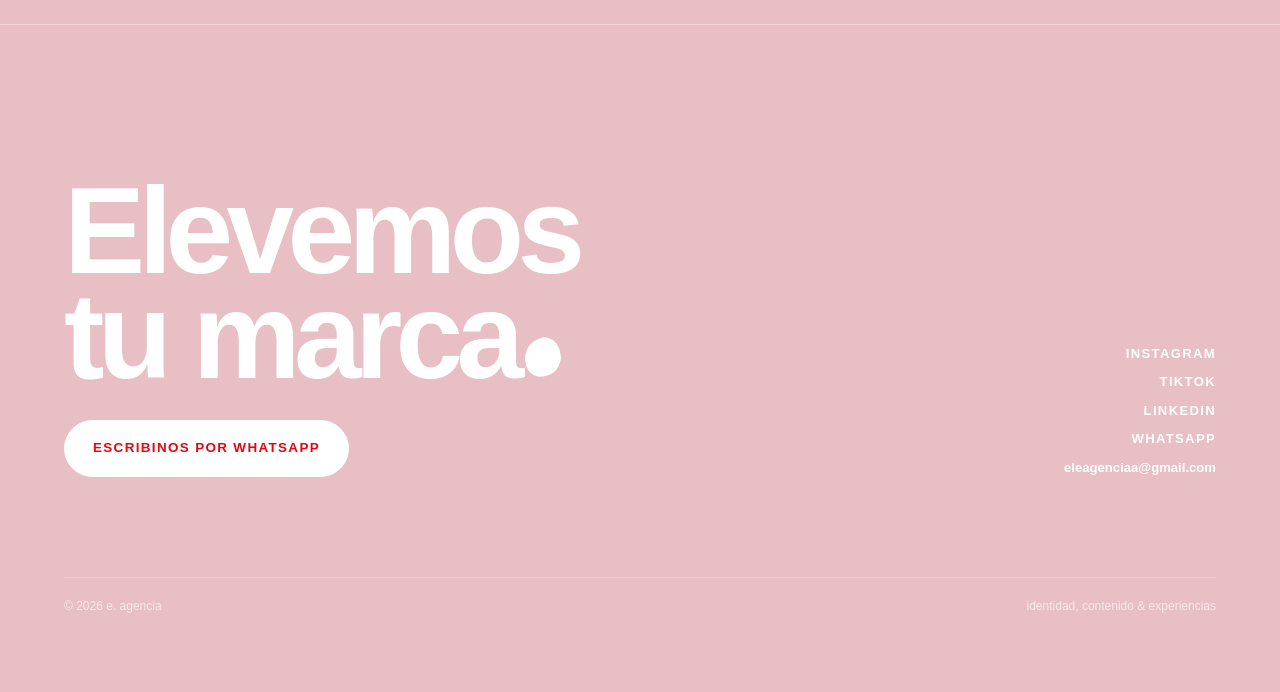
==== commit 2e198101: "E pasa a ser la página principal: pruebas/e.html ahora es index.html en la raíz; la landing anterior" ====
--- a/index.html
+++ b/index.html
@@ -3,186 +3,597 @@
 <head>
 <meta charset="utf-8">
 <meta name="viewport" content="width=device-width, initial-scale=1">
-<title>e. agencia · Comunicación visual y redes</title>
-<meta name="description" content="e. agencia: comunicación visual y redes sociales. Ideas con dirección, marcas con identidad.">
-<meta property="og:title" content="e. agencia">
-<meta property="og:description" content="Elevamos tu marca. Comunicación visual y RR.SS.">
-<link rel="icon" href="assets/favicon.png" type="image/png">
-<link rel="preconnect" href="https://fonts.googleapis.com">
-<link rel="preconnect" href="https://fonts.gstatic.com" crossorigin>
-<link href="https://fonts.googleapis.com/css2?family=Archivo:ital,wdth,wght@0,62..125,100..900;1,62..125,100..900&display=swap" rel="stylesheet">
-<link rel="stylesheet" href="styles.css">
+<title>e. agencia · identidad, contenido & experiencias</title>
+<link rel="icon" href="assets/favicon.svg" type="image/svg+xml">
+<style>
+  :root {
+    /* paleta de "colores marca.jpeg". --rojo es un rojo un poco más suave que el del logo, para botones */
+    --rojo-logo: #e30613; --rojo: #de4f57; --rosa: #e8bfc5; --rosa-txt: #e2808f; --oliva: #5a5b2f; --lima: #c1e700; --nude: #fffaf1;
+    --vino: #8a0a1c; --topo: #8a8178; /* gris topo: texto chico y botones de las presentaciones */ --tinta: #4a4b25; /* oliva oscuro de la marca: es el color de todo el texto (nada de negro) */ --hueso: oklch(97% 0.01 80);
+    --linea: rgb(255 255 255 / .35); --borde: rgb(255 255 255 / .7);
+    --ease: cubic-bezier(.22,1,.36,1); --g: clamp(20px, 5vw, 80px);
+  }
+  * { box-sizing: border-box; }
+  html { scroll-behavior: auto; }
+  body { margin: 0; font-family: Helvetica, Arial, sans-serif; background: #e8bfc5; color: #fff; /* fondo líquido rojo/rosa (e-bg.js, paleta "rojo") y texto blanco; --tinta queda para los paneles claros */ line-height: 1.4; overflow-x: hidden; }
+  body.pres-on { overflow: hidden; }
+  body.pres-solo main, body.pres-solo .nav { visibility: hidden; } /* con la presentación abierta, debajo queda solo el fondo animado (el marco) */
+  @media (pointer: fine) { body, a, button { cursor: none; } }
+  h1,h2,h3,p,ul,figure,blockquote { margin: 0; } ul { padding: 0; list-style: none; } a { color: inherit; text-decoration: none; }
+  button { font: inherit; color: inherit; }
+  img { display: block; max-width: 100%; }
+  .k { font-size: .72rem; font-weight: 700; letter-spacing: .14em; text-transform: uppercase; }
+  .pres .k { color: var(--rojo-logo); }
+
+  /* ---------- fondo líquido (e-bg.js, paleta "rojo": rojo y rosa del logo, saturados, en movimiento) + grano ---------- */
+  .hero { position: fixed; inset: 0; z-index: -1; background: linear-gradient(100deg, #f1b8c2 0%, #f04a3b 35%, #e30613 75%, #fcede8 100%); /* respaldo si no hay WebGL */ }
+  .hero__gl { position: absolute; inset: 0; width: 100%; height: 100%; display: block; }
+  .grain { position: fixed; inset: 0; z-index: 0; pointer-events: none; opacity: .09; mix-blend-mode: multiply; background-image: url("data:image/svg+xml;utf8,<svg xmlns='http://www.w3.org/2000/svg' width='220' height='220'><filter id='n'><feTurbulence type='fractalNoise' baseFrequency='0.9' numOctaves='3' stitchTiles='stitch'/><feColorMatrix values='0 0 0 0 0.5 0 0 0 0 0.5 0 0 0 0 0.5 0 0 0 1 0'/></filter><rect width='100%' height='100%' filter='url(%23n)'/></svg>"); background-size: 220px; }
+  main > *, footer { position: relative; z-index: 1; }
+
+  /* ---------- cursor ---------- */
+  .cur { position: fixed; left: 0; top: 0; z-index: 99; pointer-events: none; display: none; }
+  @media (pointer: fine) { .cur { display: block; } }
+  .cur__dot { position: absolute; width: 10px; height: 10px; margin: -5px; border-radius: 50%; background: var(--rojo-logo); transition: width .3s var(--ease), height .3s var(--ease), margin .3s var(--ease); }
+  .cur.is-link .cur__dot { width: 18px; height: 18px; margin: -9px; }
+
+  /* ---------- nav ---------- */
+  .nav { position: fixed; inset: 0 0 auto 0; z-index: 70; display: flex; justify-content: space-between; align-items: center; padding: 18px var(--g); transition: background .4s, padding .4s, backdrop-filter .4s; }
+  .nav.bg { background: rgb(180 8 28 / .55); -webkit-backdrop-filter: blur(16px); backdrop-filter: blur(16px); padding-top: 12px; padding-bottom: 12px; }
+  .nav__logo { width: 64px; aspect-ratio: 939/602; background: #fff; -webkit-mask: url("assets/logo.svg") no-repeat center/contain; mask: url("assets/logo.svg") no-repeat center/contain; }
+  .nav ul { display: flex; align-items: center; gap: 26px; font-size: .74rem; font-weight: 700; letter-spacing: .12em; text-transform: uppercase; }
+  .nav ul a { opacity: .85; } .nav ul a:hover { opacity: 1; }
+  .nav .pill { padding: 10px 18px; border: 1.5px solid #fff; border-radius: 999px; background: #fff; color: var(--rojo-logo); opacity: 1; transition: background .3s, color .3s, border-color .3s; }
+  .nav .pill:hover { background: var(--rojo-logo); color: #fff; border-color: var(--rojo-logo); }
+  .nav__burger { display: none; }
+
+  /* ---------- inicio: la e. en tinta 2D (se escribe, cae el punto y salpica, se borra) ----------
+     Tamaño de la e: --e-w es el ancho de la caja del SVG (la e con su punto ocupa ~2/3 de esa caja). */
+  .top { position: relative; min-height: 100svh; display: grid; grid-template-rows: 1fr auto; padding: 100px var(--g) 40px; overflow: hidden; --e-w: min(34vw, 380px); }
+  .top__ink { position: absolute; left: 50%; top: 45%; width: var(--e-w); aspect-ratio: 240/190; transform: translate(-50%, -50%); pointer-events: none; }
+  .top__ink svg { display: block; width: 100%; height: 100%; overflow: visible; }
+  @media (max-width: 700px) { .top { --e-w: min(64vw, 300px); } }
+  .top__tag { position: relative; align-self: end; justify-self: center; text-align: center; margin-bottom: clamp(24px, 5vh, 60px); font-size: clamp(1.1rem, 2.2vw, 1.7rem); font-weight: 400; font-style: italic; text-transform: lowercase; letter-spacing: -.01em; }
+  .top__foot { position: relative; display: flex; justify-content: center; align-items: end; font-size: .78rem; font-weight: 600; letter-spacing: .08em; text-transform: uppercase; opacity: .75; }
+
+  /* ---------- ideas: título centrado + carrusel 3D de trabajos ---------- */
+  .ideas { padding: clamp(80px, 12vw, 160px) 0 clamp(60px, 8vw, 120px); text-align: center; border-top: 1px solid var(--linea); overflow: hidden; }
+  .ideas__head { width: fit-content; max-width: 100%; margin: 0 auto; padding: 0 var(--g); } /* mide lo que mide el título: la bajada toma su ancho de acá */
+  .ideas h1 { font-size: clamp(2.4rem, 7vw, 7.4rem); font-weight: 200; line-height: .96; letter-spacing: -.045em; }
+  .ideas h1 b { font-weight: 800; }
+  .ideas h1 em { font-style: italic; font-weight: 300; }
+  .ideas__p { margin: clamp(40px, 6vw, 72px) auto 0; width: 70%; contain: inline-size; /* 70% del ancho del título, sin estirarlo */ font-size: clamp(1rem, 1.4vw, 1.2rem); }
+  .ideas__p b { font-weight: 700; display: block; }
+  .btn { display: inline-flex; align-items: center; gap: 10px; padding: 14px 22px; border-radius: 999px; font-size: .78rem; font-weight: 700; letter-spacing: .1em; text-transform: uppercase; border: 1.5px solid var(--borde); background: transparent; transition: background .3s, color .3s, border-color .3s; }
+  .btn:hover { background: #fff; color: var(--rojo-logo); border-color: #fff; }
+  .btn--solid { background: #fff; border-color: #fff; color: var(--rojo-logo); } .btn--solid:hover { background: var(--rojo-logo); border-color: var(--rojo-logo); color: #fff; }
+  .ideas .btn { margin-top: 28px; }
+  .carr { position: relative; height: clamp(300px, 42vw, 520px); margin-top: clamp(40px, 6vw, 80px); perspective: 1400px; cursor: grab; touch-action: pan-y; user-select: none; }
+  .carr.drag { cursor: grabbing; }
+  .carr__stage { position: absolute; inset: 0; transform-style: preserve-3d; }
+  .card { position: absolute; left: 50%; top: 50%; width: clamp(170px, 22vw, 300px); aspect-ratio: 4/5; margin: calc(clamp(170px, 22vw, 300px) * -.625) 0 0 calc(clamp(170px, 22vw, 300px) * -.5); border-radius: 10px; overflow: hidden; background: #eadfcf; box-shadow: 0 30px 60px -30px rgb(0 0 0 / .45); will-change: transform; }
+  .card img, .card video { position: absolute; inset: 0; width: 100%; height: 100%; object-fit: cover; }
+
+  /* ---------- quiénes somos: el manifiesto se enciende al scrollear ---------- */
+  .mani { padding: clamp(80px, 12vw, 180px) var(--g); display: grid; grid-template-columns: 1fr 2fr; gap: 28px clamp(32px, 5vw, 80px); border-top: 1px solid var(--linea); align-items: start; }
+  .mani > .k { grid-column: 1 / -1; }
+  .mani__ph { border-radius: 14px; overflow: hidden; aspect-ratio: 4/5; background: #eadfcf; box-shadow: 0 30px 60px -30px rgb(0 0 0 / .45); }
+  .mani__ph img { width: 100%; height: 100%; object-fit: cover; }
+  .mani p { font-size: clamp(1.35rem, 2.5vw, 2.5rem); font-weight: 300; line-height: 1.18; letter-spacing: -.025em; margin-top: -.2em; /* la primera línea queda al ras del borde de arriba de la foto */ }
+  .mani .w { opacity: .22; transition: opacity .5s; } .mani .w.on { opacity: 1; }
+  .mani .w.em { font-style: italic; font-weight: 500; }
+
+  /* ---------- servicios: tarjetas iguales y quietas, cada una con su contenido pasando ---------- */
+  .servicios { padding: clamp(80px, 12vw, 160px) var(--g); border-top: 1px solid var(--linea); }
+  .servicios h2 { font-size: clamp(2rem, 5vw, 5rem); font-weight: 800; line-height: .9; letter-spacing: -.045em; }
+  .scards { display: grid; grid-template-columns: repeat(auto-fill, minmax(250px, 1fr)); gap: 16px; margin-top: clamp(28px, 4vw, 48px); }
+  .scard { width: 100%; height: 100%; text-align: left; border: 0; border-radius: 16px; background: var(--nude); color: var(--tinta); padding: 18px; display: grid; grid-template-rows: auto 1fr; gap: 14px; transition: background .3s, box-shadow .4s; }
+  .scard:hover { background: var(--nude); box-shadow: 0 24px 50px -30px rgb(0 0 0 / .35); }
+  .scard__t { font-size: 1.15rem; font-weight: 400; letter-spacing: -.02em; line-height: 1.1; min-height: 2.2em; color: var(--rojo-logo); }
+  .scard__strip { display: block; overflow: hidden; height: 132px; border-radius: 10px; -webkit-mask: linear-gradient(90deg, transparent, #000 10%, #000 90%, transparent); mask: linear-gradient(90deg, transparent, #000 10%, #000 90%, transparent); }
+  .scard__in { display: flex; gap: 8px; width: max-content; animation: run var(--sp, 22s) linear infinite; }
+  .scard:hover .scard__in { animation-duration: calc(var(--sp, 22s) / 2.5); }
+  .scard__in img { height: 132px; width: 104px; object-fit: cover; object-position: top; border-radius: 8px; }
+  @keyframes run { to { transform: translateX(-50%); } }
+
+  /* ---------- presentación de cada servicio: marco con el fondo animado, adentro panel liso ----------
+     La barra de arriba ("← Servicios") es fija y llega hasta el borde superior; el contenido pasa por debajo. */
+  .pres { position: fixed; inset: 0; z-index: 75; overflow-y: auto; overscroll-behavior: contain; padding: 0 clamp(12px, 2.2vw, 28px) clamp(12px, 2.2vw, 28px); transform: translateY(100%); visibility: hidden; transition: transform .8s var(--ease), visibility 0s .8s; }
+  .pres.on { transform: none; visibility: visible; transition: transform .8s var(--ease), visibility 0s; }
+  .pres__panel { background: var(--nude); color: var(--topo); border-radius: 0 0 18px 18px; min-height: 100%; }
+  .pres__bar { position: sticky; top: 0; z-index: 2; display: flex; justify-content: space-between; align-items: center; padding: 18px var(--g); background: var(--nude); }
+  .pres__back { display: inline-flex; align-items: center; gap: 10px; padding: 10px 16px 10px 12px; border: 1.5px solid var(--topo); border-radius: 999px; background: transparent; color: var(--topo); font-size: .74rem; font-weight: 700; letter-spacing: .12em; text-transform: uppercase; transition: background .3s, color .3s; }
+  .pres__back:hover { background: var(--topo); color: var(--nude); }
+  .pres__back svg { width: 14px; height: 14px; }
+  .pres__item { padding: 20px var(--g) 40px; container-type: inline-size; }
+  .pres__item[hidden] { display: none; }
+  .pres__t { display: grid; grid-template-columns: 1fr 1fr; gap: 24px 48px; align-items: start; margin-bottom: clamp(28px, 4vw, 48px); }
+  .pres__t h3 { font-size: clamp(2.6rem, 7vw, 7rem); font-weight: 800; line-height: .9; letter-spacing: -.05em; color: var(--rojo-logo); }
+  .pres__t p { font-size: clamp(1rem, 1.3vw, 1.15rem); max-width: 48ch; color: var(--topo); padding-top: .3em; }
+  /* Grilla irregular: la arma el JS (función mosaico) a partir de servicios.json. 4 columnas (5 si casi todo son videos verticales),
+     filas de 1/4 de columna; cada pieza ocupa según su formato y algunas van al doble para que la grilla varíe en cada servicio. */
+  .pres__grid { --gap: clamp(8px, 1.2vw, 16px); display: grid; grid-template-columns: repeat(4, 1fr); grid-auto-rows: calc((100cqw - 3 * var(--gap)) / 16); grid-auto-flow: dense; gap: var(--gap); }
+  .pres__grid--5 { grid-template-columns: repeat(5, 1fr); grid-auto-rows: calc((100cqw - 4 * var(--gap)) / 20); }
+  .pres__grid figure { position: relative; overflow: hidden; border-radius: 6px; background: #eadfcf; cursor: pointer; }
+  .pres__grid figure::after { content: ""; position: absolute; inset: 0; background: rgb(255 255 255 / 0); transition: background .3s; }
+  .pres__grid figure:hover::after { background: rgb(255 255 255 / .12); }
+  .pres__grid img, .pres__grid video { position: absolute; inset: 0; width: 100%; height: 100%; object-fit: cover; }
+  .pres__grid .arriba img, .pres__grid .arriba video { object-position: top; }
+  @supports not (width: 1cqw) { .pres__grid, .pres__grid--5 { grid-auto-rows: 4.5vw; } }
+  .pres__nav { display: flex; justify-content: space-between; gap: 12px; padding: clamp(12px, 2vw, 24px) var(--g) clamp(40px, 6vw, 80px); }
+  .pres__nav button { display: inline-flex; align-items: center; justify-content: center; width: 52px; height: 52px; padding: 0; border: 1.5px solid var(--topo); border-radius: 50%; background: transparent; color: var(--topo); transition: background .3s, color .3s; }
+  .pres__nav button svg { width: 18px; height: 18px; }
+  .pres__nav button:hover { background: var(--topo); color: var(--nude); }
+
+  /* ---------- lightbox: una foto o video en grande (se abre tocando el contenido de un servicio) ---------- */
+  .lb { position: fixed; inset: 0; z-index: 90; display: flex; align-items: center; justify-content: center; padding: clamp(16px, 4vw, 48px) clamp(56px, 8vw, 96px); background: rgb(30 20 18 / .9); opacity: 0; visibility: hidden; transition: opacity .35s, visibility 0s .35s; }
+  .lb.on { opacity: 1; visibility: visible; transition: opacity .35s, visibility 0s; }
+  .lb__m { max-width: 100%; max-height: 100%; display: flex; align-items: center; justify-content: center; }
+  .lb__m img, .lb__m video { display: block; max-width: 100%; max-height: calc(100vh - 2 * clamp(16px, 4vw, 48px)); width: auto; height: auto; object-fit: contain; border-radius: 8px; box-shadow: 0 40px 80px -30px rgb(0 0 0 / .7); }
+  .lb button { position: absolute; display: inline-flex; align-items: center; justify-content: center; width: 48px; height: 48px; padding: 0; border: 1.5px solid rgb(255 255 255 / .6); border-radius: 50%; background: transparent; color: #fff; transition: background .3s, color .3s; }
+  .lb button:hover { background: #fff; color: var(--rojo-logo); }
+  .lb button svg { width: 18px; height: 18px; }
+  .lb__x { top: 20px; right: 20px; } .lb__prev { left: 16px; top: 50%; margin-top: -24px; } .lb__next { right: 16px; top: 50%; margin-top: -24px; }
+  .lb.solo .lb__prev, .lb.solo .lb__next { display: none; }
+
+  /* ---------- proceso ---------- */
+  .proc { padding: clamp(80px, 12vw, 160px) var(--g); border-top: 1px solid var(--linea); display: grid; grid-template-columns: 1fr 1fr 1fr; gap: clamp(24px, 4vw, 64px); }
+  .proc__h { grid-column: 1 / -1; display: flex; justify-content: space-between; align-items: end; margin-bottom: 20px; gap: 24px; }
+  .proc__h h2 { font-size: clamp(2rem, 5vw, 5rem); font-weight: 800; line-height: .9; letter-spacing: -.045em; }
+  .step .n { font-size: clamp(3rem, 6vw, 6rem); font-weight: 200; line-height: 1; letter-spacing: -.05em; }
+  .step h3 { margin-top: 12px; font-size: clamp(1.2rem, 1.8vw, 1.6rem); font-weight: 800; letter-spacing: -.02em; }
+  .step p { margin-top: 10px; font-size: .95rem; opacity: .85; max-width: 34ch; }
+
+  /* ---------- contacto ---------- */
+  .cta { border-top: 1px solid var(--linea); padding: clamp(80px, 12vw, 160px) var(--g) clamp(48px, 6vw, 80px); }
+  .cta__top { display: grid; grid-template-columns: 1fr auto; align-items: end; gap: 40px; }
+  .cta h2 { font-size: clamp(2.8rem, 9.5vw, 10rem); font-weight: 900; line-height: .86; letter-spacing: -.055em; }
+  .cta__go { display: flex; align-items: center; gap: 14px 28px; flex-wrap: wrap; margin-top: 32px; }
+  .cta .btn--solid { padding: 18px 28px; font-size: .84rem; }
+  .cta__links { display: grid; gap: 10px; text-align: right; font-size: .82rem; font-weight: 700; letter-spacing: .1em; text-transform: uppercase; }
+  .cta__links a[href^="mailto"] { text-transform: none; letter-spacing: 0; }
+  .cta__links a { display: inline-flex; align-items: center; gap: 10px; justify-content: flex-end; }
+  .foot { margin-top: clamp(48px, 8vw, 100px); padding-top: 20px; border-top: 1px solid var(--linea); display: flex; justify-content: space-between; gap: 16px; font-size: .75rem; opacity: .65; flex-wrap: wrap; }
+
+  /* ---------- textos animados ---------- */
+  .rv { opacity: 0; transform: translateY(26px); transition: opacity 1s var(--ease), transform 1s var(--ease); }
+  .rv.in { opacity: 1; transform: none; }
+  /* títulos: cada letra aparece como un trazo, y el punto final es el punto del logo */
+  .esc .wd { display: inline-block; white-space: nowrap; }
+  .esc .ch { display: inline-block; opacity: 0; transform: translateY(.18em) rotate(3deg); clip-path: inset(-.25em 100% -.25em -.1em); transition: opacity .05s linear, transform .55s var(--ease), clip-path .5s var(--ease); transition-delay: calc(var(--i) * 36ms); }
+  .esc.in .ch { opacity: 1; transform: none; clip-path: inset(-.25em -.35em -.25em -.1em); }
+  .esc .ch--dot { width: .3em; height: .34em; margin-left: .06em; vertical-align: baseline; background: #fff; -webkit-mask: url("assets/logo-dot.svg") no-repeat center/contain; mask: url("assets/logo-dot.svg") no-repeat center/contain; clip-path: none; transform: scale(0); transform-origin: 50% 60%; transition: transform .7s cubic-bezier(.34, 1.56, .64, 1); transition-delay: calc(var(--i) * 36ms + 120ms); }
+  .esc.in .ch--dot { transform: scale(1); }
+  /* párrafos: cada palabra da un saltito al entrar */
+  .wds .w { opacity: .22; transition: opacity .5s; } .wds .w.on { opacity: 1; }
+
+  /* ---------- responsive ---------- */
+  @media (max-width: 900px) {
+    .nav ul { display: none; }
+    .nav__burger { display: grid; gap: 5px; width: 44px; height: 44px; padding: 0 9px; border: 0; background: transparent; color: inherit; align-content: center; }
+    .nav__burger i { display: block; height: 2px; background: currentColor; border-radius: 2px; transition: transform .4s var(--ease), opacity .3s; }
+    .nav.open .nav__burger i:nth-child(1) { transform: translateY(7px) rotate(45deg); } .nav.open .nav__burger i:nth-child(2) { opacity: 0; } .nav.open .nav__burger i:nth-child(3) { transform: translateY(-7px) rotate(-45deg); }
+    /* abierto: sin fondo ni blur en la barra (el backdrop-filter encierra al menú fijo dentro de la barra y lo corta) */
+    .nav.open { background: transparent; -webkit-backdrop-filter: none; backdrop-filter: none; }
+    .nav.open .nav__logo { background: var(--rojo-logo); } .nav.open .nav__burger { color: var(--tinta); }
+    .nav.open ul { display: flex; position: fixed; inset: 0; height: 100vh; height: 100dvh; overflow-y: auto; z-index: -1; background: var(--nude); color: var(--tinta); flex-direction: column; justify-content: center; align-items: flex-start; padding: 96px var(--g) 48px; gap: 22px; font-size: 1.6rem; letter-spacing: -.01em; text-transform: none; }
+    .nav.open ul a { opacity: 1; }
+    .nav.open .pill { margin-top: 8px; font-size: 1rem; background: var(--rojo-logo); border-color: var(--rojo-logo); color: #fff; }
+    body.menu-on { overflow: hidden; }
+    .mani { grid-template-columns: 1fr; gap: 18px; } .mani p { margin-top: 8px; }
+    .ideas__p { width: auto; }
+    .pres__t { grid-template-columns: 1fr; }
+    .pres__grid, .pres__grid--5 { grid-template-columns: repeat(2, 1fr); grid-auto-rows: calc((100cqw - var(--gap)) / 8); }
+    .lb { padding: 64px 12px; } .lb__prev { left: auto; right: 72px; top: auto; bottom: 8px; margin: 0; } .lb__next { top: auto; bottom: 8px; right: 12px; margin: 0; }
+    .proc { grid-template-columns: 1fr; }
+    .proc__h { flex-direction: column; align-items: flex-start; gap: 12px; }
+    .cta__top { grid-template-columns: 1fr; } .cta__links { text-align: left; } .cta__links a { justify-content: flex-start; }
+  }
+  @media (prefers-reduced-motion: reduce) {
+    .scard__in { animation: none !important; }
+    .rv { opacity: 1; transform: none; transition: none; } .wds .w, .mani .w { opacity: 1; transition: none; } .esc .ch { opacity: 1; transform: none; clip-path: none; transition: none; } .pres, .lb { transition: none; }
+  }
+</style>
 </head>
-<body>
-
-<!-- ============================================================
-     CÓMO EDITAR ESTA PÁGINA (para quien no programa)
-     · Los textos están acá abajo, sección por sección. Cambiá lo que
-       está entre las etiquetas (<h1>...</h1>, <p>...</p>) y nada más.
-     · Las fotos están en la carpeta assets/. Para cambiar una, poné el
-       archivo nuevo ahí y cambiá el nombre en src="assets/...".
-     · Los colores están al principio de styles.css.
-     ============================================================ -->
-
-<a class="skip" href="#inicio">Ir al contenido</a>
-
-<!-- ===================== NAV ===================== -->
-<header class="nav" id="top">
-  <a class="nav__brand" href="#inicio" aria-label="e. agencia, inicio">
-    <span class="logo logo--red" role="img" aria-hidden="true"></span>
-  </a>
-  <button class="nav__toggle" type="button" aria-expanded="false" aria-controls="menu" aria-label="Abrir menú">
-    <span></span><span></span>
-  </button>
-  <nav class="nav__links" id="menu" aria-label="Secciones">
-    <a href="#inicio" class="pill is-active">Inicio</a>
-    <a href="#servicios" class="pill">Servicios</a>
-    <a href="#quienes-somos" class="pill">Quiénes somos</a>
-    <a href="#contacto" class="pill">Contacto</a>
-  </nav>
+<body data-bg="rojo">
+<div class="hero" aria-hidden="true"><canvas class="hero__gl"></canvas></div>
+<div class="grain" aria-hidden="true"></div>
+<div class="cur" aria-hidden="true"><span class="cur__dot"></span></div>
+
+<header class="nav">
+  <a class="nav__logo" href="#inicio" aria-label="e. agencia"></a>
+  <button class="nav__burger" type="button" aria-label="Menú"><i></i><i></i><i></i></button>
+  <ul>
+    <li><a href="#inicio" data-cur="link">Inicio</a></li>
+    <li><a href="#servicios" data-cur="link">Servicios</a></li>
+    <li><a href="#quienes-somos" data-cur="link">Quiénes somos</a></li>
+    <li><a class="pill" href="#contacto" data-cur="link">Contacto</a></li>
+  </ul>
 </header>
 
 <main>
-
-<!-- ===================== HERO ===================== -->
-<section class="hero" id="inicio">
-  <canvas class="hero__gl" aria-hidden="true"></canvas>
-  <!-- respaldo si el navegador no tiene WebGL -->
-  <div class="hero__layer hero__layer--base" aria-hidden="true"></div>
-  <div class="hero__layer hero__layer--front" aria-hidden="true"></div>
-  <div class="grain" aria-hidden="true"></div>
-
-  <div class="hero__inner">
-    <h1 class="hero__logo">
-      <span class="logo logo--white" role="img" aria-label="e. agencia"></span>
-    </h1>
-    <p class="hero__tag">
-      Agencia de<br>Comunicación Visual<br>y RR.SS
-    </p>
+<!-- ===== INICIO: la e. en tinta 2D ===== -->
+<section class="top" id="inicio">
+  <!-- La forma es la del logo oficial (assets/logo-e.svg y logo-dot.svg). El trazo que "escribe" es una máscara: un camino
+       ancho que recorre el centro de la e y va destapando la forma real, así la e nunca se deforma.
+       Va en el orden en que se escribe una e a mano: arranca en la intersección de adentro (donde la barra toca el palo),
+       sigue la barra hacia arriba a la derecha, da la vuelta por arriba, baja por la izquierda y sale por la cola. -->
+  <div class="top__ink" aria-hidden="true"><svg viewBox="40 90 240 190"><defs>
+    <clipPath id="ink-e"><path d="M143.27494,111.77513c16.02805.6681,24.04315,9.57329,24.04315,26.71342,0,18.48061-23.71016,43.85996-71.12622,76.13592.21772,4.45473,2.05554,8.51457,5.50918,12.18807,3.44937,3.6735,9.51566,5.50918,18.19885,5.50918,16.02805,0,37.28566-14.13474,63.77923-42.40849,7.79097.6681,11.90844,5.6778,12.35669,15.02697,0,5.12496-2.89653,10.46765-8.6832,16.02805-10.68537,9.57542-22.48709,17.81464-35.39662,24.71125-12.9138,6.89874-25.82547,10.35238-38.735,10.35238-16.4763-1.3362-27.71664-7.29363-33.72743-17.86587-6.01079-10.57011-9.01618-23.54154-9.01618-38.90149,0-17.14013,3.44937-32.94406,10.35238-47.41819,14.69398-26.71556,35.50548-40.0712,62.44516-40.0712ZM108.21131,151.01174c-8.01296,11.24248-12.35456,23.54154-13.02266,36.89932l10.01727-6.67889c25.82333-21.59059,38.95485-35.39662,39.40523-41.40741,0-4.45046-1.78445-6.67889-5.34268-6.67889-12.68968.6681-23.04206,6.62553-31.05715,17.86587Z"/></clipPath>
+  </defs>
+    <g clip-path="url(#ink-e)"><path class="ink__tr" d="M 97 200 C 120 178, 145 156, 157 140 C 164 128, 151 116, 136 121 C 118 127, 99 145, 89 170 C 81 190, 83 227, 108 245 C 130 254, 165 236, 184 214 C 190 207, 194 200, 197 194" fill="none" stroke="#fff" stroke-width="42" stroke-linecap="round" stroke-linejoin="round"/></g>
+    <g class="ink__ds" fill="#fff"></g>
+    <g class="ink__pt" transform="translate(239.85 229.5) scale(0)"><path fill="#fff" transform="translate(-239.85 -229.5)" d="M240.51479,212.95529c8.90092.6681,13.69076,6.45903,14.35886,17.36426-1.3362,10.24139-7.57112,15.46881-18.70046,15.69507-6.67889-1.11848-10.46765-5.89766-11.35347-14.35886.21985-10.0194,5.45154-16.24791,15.69507-18.70046Z"/></g>
+  </svg></div>
+  <p class="top__tag rv">elevemos tu marca</p>
+  <div class="top__foot"><span>identidad, contenido &amp; experiencias</span></div>
+</section>
+
+<!-- ===== IDEAS: la bajada de la marca, centrada, con trabajos pasando abajo =====
+     Las tarjetas del carrusel se arman solas con contenido de todos los servicios (assets/servicios/servicios.json). -->
+<section class="ideas" id="ideas">
+  <div class="ideas__head">
+  <h1 class="esc">Ideas con <b>dirección.</b><br>Marcas con <em>identidad.</em></h1>
+  <p class="ideas__p wds"><b>Pensamos. Creamos. Hacemos.</b> Desarrollamos ideas y estrategias de comunicación de manera integral, acompañando cada proyecto desde el concepto hasta hacerlo realidad.</p>
   </div>
-
-  <a class="hero__scroll" href="#manifiesto" aria-label="Bajar">
-    <span></span>
-  </a>
+  <a class="btn btn--solid rv" href="https://wa.me/5491151254075" target="_blank" rel="noopener" data-cur="link">Elevemos tu marca</a>
+  <div class="carr" aria-hidden="true"><div class="carr__stage"></div></div>
 </section>
 
-<!-- ===================== MANIFIESTO (rosa) ===================== -->
-<section class="manifiesto" id="manifiesto">
-  <p class="claim reveal" aria-label="Elevamos tu marca">
-    <span class="logo logo--mark" aria-hidden="true"></span><span class="claim__text" aria-hidden="true">levamos<br>tu marca</span>
-  </p>
-
-  <h2 class="manifiesto__title reveal">
-    Ideas con dirección.<br>
-    Marcas con identidad.
-  </h2>
-
-  <p class="manifiesto__body reveal">
-    Creamos universos visuales<br>
-    que le dan <em>coherencia</em><br>
-    y personalidad<br>
-    a las marcas con<br>
-    <em>pensamiento estratégico.</em>
-  </p>
+<!-- ===== QUIÉNES SOMOS (manifiesto) ===== -->
+<section class="mani" id="quienes-somos">
+  <span class="k">Quiénes somos</span>
+  <!-- La foto sale de la carpeta "quienes somos" de Drive (la primera; se elige en tools/sync_servicios.py, FIJAR). -->
+  <figure class="mani__ph rv"><img alt="El equipo de e. agencia" loading="lazy"></figure>
+  <p id="manip">Somos un equipo creativo que combina distintas miradas, experiencias y disciplinas con una misma forma de entender la comunicación. Creemos en trabajar <i>cerca de cada marca,</i> entender su esencia y transformarla en un universo <i>único, coherente y con personalidad.</i> Combinamos creatividad y <i>pensamiento estratégico</i> para construir marcas que conectan con personas, se diferencian y generan valor en el tiempo.</p>
 </section>
 
-<!-- ===================== CÓMO TRABAJAMOS (crema + foto) ===================== -->
-<section class="como" id="quienes-somos">
-  <div class="como__text">
-    <h2 class="como__title reveal">Cómo<br>trabajamos</h2>
-    <div class="como__body reveal">
-      <p>Somos una agencia de comunicación visual y digital que acompaña a marcas a encontrar su identidad, potenciarla y comunicarla con intención.</p>
-      <p>Combinamos estrategia, creatividad y una mirada integral para transformar ideas en universos visuales coherentes, relevantes y reconocibles.</p>
-      <p>Creamos marcas que conectan con las personas, se diferencian y construyen valor en el tiempo.</p>
-    </div>
-  </div>
-  <figure class="como__photo reveal">
-    <!-- PLACEHOLDER: reemplazar por foto del equipo (assets/equipo.jpg) -->
-    <img src="https://images.unsplash.com/photo-1543269865-cbf427effbad?auto=format&fit=crop&w=1400&q=80"
-         alt="El equipo de e. agencia trabajando en una mesa, entre risas y una tablet" loading="lazy">
-  </figure>
-</section>
-
-<!-- ===================== SERVICIOS (lima) ===================== -->
+<!-- ===== SERVICIOS =====
+     Cada tarjeta abre la presentación del servicio (más abajo, en <div class="pres">).
+     El data-pres tiene que coincidir con el id del <article>. Las miniaturas de la tira se arman solas desde servicios.json.
+     --sp: velocidad de la tira. -->
 <section class="servicios" id="servicios">
-  <h2 class="servicios__title reveal">Servicios</h2>
-  <ul class="chips reveal" aria-label="Lista de servicios">
-    <li>Creación de contenido</li>
-    <li>Foto producto</li>
-    <li>Community management</li>
-    <li>Branding</li>
-    <li>Producción</li>
-    <li>Cobertura de eventos</li>
+  <h2 class="esc">Servicios.</h2>
+  <ul class="scards">
+    <li><button class="scard" type="button" data-pres="p-contenido" data-cur="link" style="--sp:20s"><span class="scard__t">Creación de contenido</span><span class="scard__strip"><span class="scard__in" data-srv="contenido"></span></span></button></li>
+    <li><button class="scard" type="button" data-pres="p-fotografia" data-cur="link" style="--sp:26s"><span class="scard__t">Fotografía</span><span class="scard__strip"><span class="scard__in" data-srv="fotografia"></span></span></button></li>
+    <li><button class="scard" type="button" data-pres="p-branding" data-cur="link" style="--sp:30s"><span class="scard__t">Branding</span><span class="scard__strip"><span class="scard__in" data-srv="branding"></span></span></button></li>
+    <li><button class="scard" type="button" data-pres="p-ugc" data-cur="link" style="--sp:18s"><span class="scard__t">UGC</span><span class="scard__strip"><span class="scard__in" data-srv="ugc"></span></span></button></li>
+    <li><button class="scard" type="button" data-pres="p-community" data-cur="link" style="--sp:24s"><span class="scard__t">Community management</span><span class="scard__strip"><span class="scard__in" data-srv="community"></span></span></button></li>
+    <li><button class="scard" type="button" data-pres="p-produccion" data-cur="link" style="--sp:28s"><span class="scard__t">Dirección creativa &amp; producción</span><span class="scard__strip"><span class="scard__in" data-srv="produccion"></span></span></button></li>
+    <li><button class="scard" type="button" data-pres="p-eventos" data-cur="link" style="--sp:16s"><span class="scard__t">Cobertura de eventos</span><span class="scard__strip"><span class="scard__in" data-srv="eventos"></span></span></button></li>
+    <li><button class="scard" type="button" data-pres="p-ia" data-cur="link" style="--sp:25s"><span class="scard__t">Contenido con IA</span><span class="scard__strip"><span class="scard__in" data-srv="ia"></span></span></button></li>
+    <li><button class="scard" type="button" data-pres="p-merch" data-cur="link" style="--sp:22s"><span class="scard__t">Merchandising</span><span class="scard__strip"><span class="scard__in" data-srv="merch"></span></span></button></li>
   </ul>
 </section>
 
-<!-- ===================== GALERÍA (crema) ===================== -->
-<section class="galeria" aria-label="Trabajos">
-  <!-- PLACEHOLDERS: reemplazar por fotos de trabajos reales en assets/ -->
-  <figure class="galeria__item galeria__item--a reveal">
-    <img src="https://images.unsplash.com/photo-1511499767150-a48a237f0083?auto=format&fit=crop&w=1000&q=80" alt="Foto producto: anteojos carey sobre fondo blanco" loading="lazy">
-    <figcaption>Foto producto</figcaption>
-  </figure>
-  <figure class="galeria__item galeria__item--b reveal">
-    <img src="https://images.unsplash.com/photo-1529139574466-a303027c1d8b?auto=format&fit=crop&w=1000&q=80" alt="Creación de contenido: campaña de moda con sweater rojo sobre fondo turquesa" loading="lazy">
-    <figcaption>Contenido</figcaption>
-  </figure>
-  <figure class="galeria__item galeria__item--c reveal">
-    <img src="https://images.unsplash.com/photo-1600185365926-3a2ce3cdb9eb?auto=format&fit=crop&w=1000&q=80" alt="Foto producto: zapatilla naranja y blanca" loading="lazy">
-    <figcaption>Foto producto</figcaption>
-  </figure>
-  <figure class="galeria__item galeria__item--d reveal">
-    <img src="https://images.unsplash.com/photo-1526170375885-4d8ecf77b99f?auto=format&fit=crop&w=1000&q=80" alt="Producción: cámara instantánea sobre fondo neutro" loading="lazy">
-    <figcaption>Producción</figcaption>
-  </figure>
+<!-- ===== CÓMO TRABAJAMOS ===== -->
+<section class="proc" id="proc">
+  <div class="proc__h"><h2 class="esc">Cómo<br>trabajamos.</h2><span class="k rv">Tres pasos, una misma dirección</span></div>
+  <div class="step"><span class="n rv">01</span><h3 class="wds">Análisis y relevamiento</h3><p class="wds">Conocemos el proyecto, su identidad, objetivos, contexto y necesidades. Analizamos su comunicación actual para detectar oportunidades y definir el punto de partida.</p></div>
+  <div class="step"><span class="n rv">02</span><h3 class="wds">Estrategia y dirección</h3><p class="wds">Definimos el camino a seguir: objetivos, posicionamiento, comunicación y contenidos, alineados bajo una misma dirección.</p></div>
+  <div class="step"><span class="n rv">03</span><h3 class="wds">Desarrollo e implementación</h3><p class="wds">Llevamos la estrategia a la acción a través de diseño, contenido, redes, campañas, producciones, eventos y experiencias.</p></div>
 </section>
 
-<!-- ===================== CONTACTO (fucsia + foto) ===================== -->
-<section class="contacto" id="contacto">
-  <div class="contacto__text">
-    <h2 class="contacto__title reveal">Hablemos</h2>
-
-    <ul class="contacto__links reveal" aria-label="Contacto">
-      <!-- Poner los links reales en href="" -->
-      <li>
-        <a href="#" aria-label="Instagram">
-          <svg viewBox="0 0 24 24" aria-hidden="true"><rect x="3" y="3" width="18" height="18" rx="5"/><circle cx="12" cy="12" r="4"/><circle cx="17.5" cy="6.5" r="1.2" fill="currentColor" stroke="none"/></svg>
-          <span>Instagram</span>
-        </a>
-      </li>
-      <li>
-        <a href="#" aria-label="WhatsApp">
-          <svg viewBox="0 0 24 24" aria-hidden="true"><path d="M4 20l1.3-3.8A8 8 0 1 1 8.2 19z"/><path d="M9.5 9.5c0 3 2 5 5 5l1-1.5-2-1-1 .7c-.8-.4-1.4-1-1.8-1.8l.7-1-1-2z" fill="currentColor" stroke="none"/></svg>
-          <span>WhatsApp</span>
-        </a>
-      </li>
-      <li>
-        <a href="#" aria-label="Correo">
-          <svg viewBox="0 0 24 24" aria-hidden="true"><rect x="3" y="5" width="18" height="14" rx="3"/><path d="M3.5 7l8.5 6 8.5-6"/></svg>
-          <span>Correo</span>
-        </a>
-      </li>
-    </ul>
+<!-- ===== CONTACTO ===== -->
+<section class="cta" id="contacto">
+  <div class="cta__top">
+    <div>
+      <h2 class="esc">Elevemos<br>tu marca.</h2>
+      <div class="cta__go rv">
+        <a class="btn btn--solid" href="https://wa.me/5491151254075" target="_blank" rel="noopener" data-cur="link">Escribinos por WhatsApp</a>
+      </div>
+    </div>
+    <ul class="cta__links rv"><li><a href="https://www.instagram.com/agenciae_/" target="_blank" rel="noopener" data-cur="link">Instagram</a></li><li><a href="https://www.tiktok.com/@e.agencia" target="_blank" rel="noopener" data-cur="link">TikTok</a></li><li><a href="#" data-cur="link">LinkedIn</a></li><li><a href="https://wa.me/5491151254075" target="_blank" rel="noopener" data-cur="link">WhatsApp</a></li><li><a href="mailto:eleagenciaa@gmail.com" data-cur="link">eleagenciaa@gmail.com</a></li></ul>
   </div>
-
-  <figure class="contacto__photo reveal">
-    <span class="splash" aria-hidden="true">
-      <svg viewBox="0 0 200 200"><path d="M96 20c10-2 18 6 24 14 8-6 22-8 28 2 6 9-2 18 4 26 9 3 22 4 24 16 2 11-9 15-14 24 6 8 16 18 8 28-7 9-19 3-28 8-1 12 0 28-12 30-11 2-16-9-26-12-8 8-18 20-30 12-10-7-4-18-8-28C54 138 38 140 32 128c-5-11 6-16 8-26-9-6-24-12-20-24 3-11 15-10 24-16-1-10-5-24 6-30 10-5 16 5 26 6 4-7 10-16 20-18z"/></svg>
-    </span>
-    <!-- PLACEHOLDER: reemplazar por foto (assets/contacto.jpg) -->
-    <img src="https://images.unsplash.com/photo-1517841905240-472988babdf9?auto=format&fit=crop&w=1200&q=80"
-         alt="Retrato sonriendo con buzo con capucha frente a una pared azul" loading="lazy">
-  </figure>
+  <footer class="foot"><span>© 2026 e. agencia</span><span>identidad, contenido &amp; experiencias</span></footer>
 </section>
-
 </main>
 
-<footer class="footer">
-  <span class="logo logo--mark logo--footer" role="img" aria-label="e. agencia"></span>
-  <p>© <span id="year"></span> e. agencia · Comunicación visual y RR.SS</p>
-</footer>
-
-<script src="script.js"></script>
-<script src="hero-bg.js"></script>
+<!-- ===== PRESENTACIONES DE SERVICIOS (se abren desde las tarjetas de Servicios) =====
+     Las fotos y videos NO se cargan acá: salen de la carpeta de Drive "Agencia E - web" (una subcarpeta por servicio).
+     Un robot (GitHub Actions, .github/workflows/sync-drive.yml) corre todos los días, baja lo nuevo, lo achica y escribe
+     assets/servicios/servicios.json. La página lee ese archivo y arma sola cada grilla: el tamaño de cada pieza sale de su
+     formato (vertical, foto, apaisada…) y algunas van en grande para que la grilla sea irregular y distinta en cada servicio.
+     Acá solo se editan los títulos y los textos. Tocando una foto o video se abre en grande. -->
+<div class="pres" role="dialog" aria-modal="true" aria-label="Servicio">
+  <div class="pres__panel">
+  <div class="pres__bar"><button class="pres__back" type="button" data-cur="link"><svg viewBox="0 0 24 24" fill="none" stroke="currentColor" stroke-width="2" stroke-linecap="round" stroke-linejoin="round" aria-hidden="true"><path d="M19 12H5M11 18l-6-6 6-6"/></svg>Servicios</button></div>
+
+  <article class="pres__item" id="p-contenido" hidden>
+    <div class="pres__t"><h3>Creación de contenido</h3><p>Desarrollamos piezas a partir de una estrategia, una dirección creativa y una identidad sólida. Pensamos cada contenido desde su concepto y objetivo, cuidando que lo visual y lo comunicacional respondan a un mismo universo de marca, adaptándose a los distintos formatos y canales manteniendo la coherencia.</p></div>
+    <div class="pres__grid" data-srv="contenido"></div>
+  </article>
+
+  <article class="pres__item" id="p-fotografia" hidden>
+    <div class="pres__t"><h3>Fotografía</h3><p>Diseñamos producciones fotográficas definiendo concepto, estética, composición, iluminación y puesta en escena según las necesidades de cada proyecto u ocasión. Trabajamos fotografía de producto, gastronomía, lifestyle, campañas, ecommerce y contenido digital.</p></div>
+    <div class="pres__grid" data-srv="fotografia"></div>
+  </article>
+
+  <article class="pres__item" id="p-branding" hidden>
+    <div class="pres__t"><h3>Branding</h3><p>Construimos sistemas de identidad capaces de darle criterio, consistencia y reconocimiento a las marcas. Desde el concepto y posicionamiento hasta el lenguaje visual. Desarrollamos los recursos necesarios para que pueda adaptarlos a todos los puntos de contacto.</p></div>
+    <div class="pres__grid" data-srv="branding"></div>
+  </article>
+
+  <article class="pres__item" id="p-ugc" hidden>
+    <div class="pres__t"><h3>UGC</h3><p>Seleccionamos y gestionamos creadores afines a cada marca, desde el research y propuesta de perfiles hasta la coordinación, seguimiento y entrega del contenido. Desarrollamos briefs y lineamientos para lograr piezas naturales, relevantes y alineadas con la identidad de marca y los códigos de cada plataforma.</p></div>
+    <div class="pres__grid" data-srv="ugc"></div>
+  </article>
+
+  <article class="pres__item" id="p-community" hidden>
+    <div class="pres__t"><h3>Community Management</h3><p>Planificamos y gestionamos la comunicación diaria de las marcas en redes sociales. Definimos pilares de comunicación, calendarios editoriales, formatos, frecuencia y tono, articulando contenido y gestión de comunidad para sostener una presencia digital consistente.</p></div>
+    <div class="pres__grid" data-srv="community"></div>
+  </article>
+
+  <article class="pres__item" id="p-produccion" hidden>
+    <div class="pres__t"><h3>Dirección creativa &amp; producción</h3><p>Desarrollamos el concepto y la dirección visual de cada proyecto y coordinamos su ejecución de principio a fin. Definimos narrativa, estética y lineamientos creativos, y gestionamos la preproducción, equipos, recursos y realización de shootings, campañas, eventos y experiencias.</p></div>
+    <div class="pres__grid" data-srv="produccion"></div>
+  </article>
+
+  <article class="pres__item" id="p-eventos" hidden>
+    <div class="pres__t"><h3>Cobertura de eventos</h3><p>Registramos cada evento con una mirada visual y narrativa alineada a la marca. Producimos contenido fotográfico y audiovisual en tiempo real, definiendo previamente los momentos clave, formatos y necesidades de comunicación. Generamos material que documente la experiencia y, al mismo tiempo, funcione estratégicamente como contenido para la marca y sus diferentes canales.</p></div>
+    <div class="pres__grid" data-srv="eventos"></div>
+  </article>
+
+  <article class="pres__item" id="p-ia" hidden>
+    <div class="pres__t"><h3>Contenido con IA</h3><p>Exploramos nuevas posibilidades visuales a través de la inteligencia artificial aplicada a la producción de contenido. Conceptualizamos, generamos y refinamos piezas bajo una dirección creativa definida, cuidando que la tecnología esté siempre al servicio de la idea y de la identidad de marca.</p></div>
+    <div class="pres__grid" data-srv="ia"></div>
+  </article>
+
+  <article class="pres__item" id="p-merch" hidden>
+    <div class="pres__t"><h3>Merchandising</h3><p>Diseñamos y desarrollamos piezas que trasladan el sistema visual de una marca al plano físico. Pensamos objetos, aplicaciones, materiales y terminaciones para que el merchandising funcione como una extensión de su identidad.</p></div>
+    <div class="pres__grid" data-srv="merch"></div>
+  </article>
+
+  <div class="pres__nav"><button class="pres__prev" type="button" aria-label="Servicio anterior" data-cur="link"><svg viewBox="0 0 24 24" fill="none" stroke="currentColor" stroke-width="2" stroke-linecap="round" stroke-linejoin="round" aria-hidden="true"><path d="M19 12H5M11 18l-6-6 6-6"/></svg></button><button class="pres__next" type="button" aria-label="Servicio siguiente" data-cur="link"><svg viewBox="0 0 24 24" fill="none" stroke="currentColor" stroke-width="2" stroke-linecap="round" stroke-linejoin="round" aria-hidden="true"><path d="M5 12h14M13 6l6 6-6 6"/></svg></button></div>
+  </div>
+</div>
+
+<!-- ===== LIGHTBOX (foto o video en grande) ===== -->
+<div class="lb" role="dialog" aria-modal="true" aria-label="Contenido en grande">
+  <div class="lb__m"></div>
+  <button class="lb__x" type="button" aria-label="Cerrar" data-cur="link"><svg viewBox="0 0 24 24" fill="none" stroke="currentColor" stroke-width="2" stroke-linecap="round" aria-hidden="true"><path d="M6 6l12 12M18 6L6 18"/></svg></button>
+  <button class="lb__prev" type="button" aria-label="Anterior" data-cur="link"><svg viewBox="0 0 24 24" fill="none" stroke="currentColor" stroke-width="2" stroke-linecap="round" stroke-linejoin="round" aria-hidden="true"><path d="M19 12H5M11 18l-6-6 6-6"/></svg></button>
+  <button class="lb__next" type="button" aria-label="Siguiente" data-cur="link"><svg viewBox="0 0 24 24" fill="none" stroke="currentColor" stroke-width="2" stroke-linecap="round" stroke-linejoin="round" aria-hidden="true"><path d="M5 12h14M13 6l6 6-6 6"/></svg></button>
+</div>
+
+<script src="pruebas/e-bg.js"></script>
+<script>
+(async () => {
+  const $ = (s, r = document) => r.querySelector(s), $$ = (s, r = document) => [...r.querySelectorAll(s)];
+  const reduced = matchMedia('(prefers-reduced-motion: reduce)').matches, fine = matchMedia('(pointer: fine)').matches;
+  const nav = $('.nav');
+
+  /* ---------- contenido desde Drive: assets/servicios/servicios.json (lo escribe tools/sync_servicios.py) ---------- */
+  const BASE = '';
+  const M = await fetch(BASE + 'assets/servicios/servicios.json', { cache: 'no-cache' }).then(r => r.ok ? r.json() : null).catch(() => null);
+  const S = M?.servicios || {};
+  const media = (it, extra = '') => it.tipo === 'video'
+    ? `<video src="${BASE}${it.src}" poster="${BASE}${it.poster}" muted loop playsinline preload="none"${extra}></video>`
+    : `<img src="${BASE}${it.src}" alt="" loading="lazy"${extra}>`;
+  const hash = (t) => [...t].reduce((a, c) => (a * 31 + c.charCodeAt(0)) >>> 0, 7);
+  // tamaño en la grilla según el formato: c = columnas, r = alto en unidades (una columna = 4 unidades)
+  const tam = (ar) => ar < .4 ? ['c1', 'r14', 1] : ar < .5 ? ['c1', 'r8', 1] : ar < .62 ? ['c1', 'r7'] : ar < .9 ? ['c1', 'r5'] : ar < 1.15 ? ['c1', 'r4'] : ar < 1.6 ? ['c2', 'r6'] : ar < 2.2 ? ['c2', 'r5'] : ['c4', 'r6'];
+  const grande = { r7: 'r14', r5: 'r10', r4: 'r8', r8: 'r16' };
+  // Mosaico: cada pieza va a la columna más baja; si le queda un hueco arriba, se estira la pieza de arriba (se recorta un poco, nunca se deforma).
+  // Se prueban varias combinaciones de qué piezas van al doble de tamaño y se usa la que deja menos huecos.
+  const simular = (dims, C) => {
+    const alto = Array(C).fill(0), ult = Array(C).fill(null), P = dims.map(() => ({}));
+    const estirar = (col, hasta) => { const i = ult[col]; if (i === null || alto[col] >= hasta) return; const q = P[i];
+      if (!q.cols.every(k => ult[k] === i && alto[k] === alto[col]) || hasta - q.y > q.h0 * 1.6) return;
+      q.h = hasta - q.y; q.cols.forEach(k => alto[k] = hasta); };
+    dims.forEach(([c0, r], i) => {
+      const c = Math.min(C, c0); let s = 0, y = Infinity;
+      for (let j = 0; j + c <= C; j++) { const m = Math.max(...alto.slice(j, j + c)); if (m < y) { y = m; s = j; } }
+      const cols = [...Array(c)].map((_, k) => s + k); cols.forEach(k => estirar(k, y));
+      Object.assign(P[i], { y, h: r, h0: r, cols }); cols.forEach(k => { alto[k] = y + r; ult[k] = i; });
+    });
+    const fin = Math.max(...alto); for (let k = 0; k < C; k++) estirar(k, fin);
+    const usado = P.reduce((t, q) => t + q.h * q.cols.length, 0);
+    return { P, vacio: Math.max(...alto) * C - usado };
+  };
+  const mosaico = (g) => {
+    const C = getComputedStyle(g).gridTemplateColumns.split(' ').length, figs = [...g.children], n = figs.length, h = hash(g.dataset.srv);
+    const base = figs.map(f => [+f.dataset.c, +f.dataset.r]), big = figs.map(f => f.dataset.g ? [2, +f.dataset.g] : null);
+    const eleg = big.map((b, i) => b ? i : -1).filter(i => i >= 0);
+    const cands = [[]]; if (n <= 2) cands.push(eleg);
+    for (const paso of [2, 3, 4, 5, 6]) for (let o = 0; o < paso; o++) { const set = eleg.filter((_, k) => k % paso === o); for (let k = 1; k <= set.length; k++) cands.push(set.slice(0, k)); }
+    let mejor = null;
+    cands.forEach((set, ci) => {
+      const dims = base.map((d, i) => set.includes(i) ? big[i] : d), r = simular(dims, C);
+      const pena = r.vacio * 10 + (set.length ? 0 : (eleg.length && n > 3 ? 40 : 0)) + ((ci + h) % 7); // sin ninguna grande queda muy parejo
+      if (!mejor || pena < mejor.pena) mejor = { pena, r };
+    });
+    mejor.r.P.forEach((q, i) => { figs[i].style.gridColumn = `${q.cols[0] + 1} / span ${q.cols.length}`; figs[i].style.gridRow = `${q.y + 1} / span ${q.h}`; });
+  };
+  $$('.pres__grid[data-srv]').forEach(g => {
+    const its = S[g.dataset.srv] || [];
+    const verticales = its.filter(it => it.tipo === 'video' && it.w / it.h < .62).length;
+    if (its.length >= 8 && verticales / its.length >= .75) g.classList.add('pres__grid--5');
+    g.innerHTML = its.map(it => {
+      const [c, r, arriba] = tam(it.w / it.h), gr = c === 'c1' && grande[r];
+      return `<figure data-c="${c.slice(1)}" data-r="${r.slice(1)}"${gr ? ` data-g="${gr.slice(1)}"` : ''}${arriba ? ' class="arriba"' : ''}>${media(it)}</figure>`;
+    }).join('');
+  });
+  const remosaico = () => $$('.pres__grid[data-srv]').forEach(g => { if (g.offsetParent) mosaico(g); });
+  matchMedia('(max-width: 900px)').addEventListener('change', remosaico);
+  $$('.scard__in[data-srv]').forEach(t => {
+    let its = (S[t.dataset.srv] || []).slice(0, 4); if (!its.length) return;
+    while (its.length < 4) its = its.concat(its); its = its.slice(0, 4);
+    t.innerHTML = its.concat(its).map(it => `<img src="${BASE}${it.poster || it.src}" alt="" loading="lazy">`).join('');
+  });
+  { // carrusel: de a una pieza por servicio, dando vueltas, hasta 12
+    const listas = ['fotografia', 'contenido', 'branding', 'ugc', 'ia', 'community', 'eventos', 'produccion', 'merch'].map(k => (S[k] || []).filter(it => it.w / it.h >= .5 || it.tipo === 'video'));
+    const out = []; for (let i = 0; out.length < 12 && i < 12; i++) for (const l of listas) if (l[i] && out.length < 12) out.push(l[i]);
+    $('.carr__stage').innerHTML = out.map(it => `<figure class="card">${media(it)}</figure>`).join('');
+  }
+  { const eq = (S.equipo || [])[0], ph = $('.mani__ph'); if (eq) ph.querySelector('img').src = BASE + eq.src; else ph.remove(); }
+
+  /* ---------- cursor ---------- */
+  const cur = $('.cur');
+  if (fine) {
+    const dot = $('.cur__dot');
+    addEventListener('pointermove', e => { dot.style.transform = `translate(${e.clientX}px, ${e.clientY}px)`; }, { passive: true });
+    addEventListener('pointerover', e => { cur.classList.toggle('is-link', !!e.target.closest('[data-cur]')); });
+  }
+
+  /* ---------- nav: queda fija arriba, siempre visible; al scrollear toma fondo ---------- */
+  const navBg = () => nav.classList.toggle('bg', scrollY > 40); addEventListener('scroll', navBg, { passive: true }); navBg();
+  const menu = on => { nav.classList.toggle('open', on); document.body.classList.toggle('menu-on', on); $('.nav__burger').setAttribute('aria-expanded', on); };
+  $('.nav__burger').addEventListener('click', () => menu(!nav.classList.contains('open')));
+  $$('.nav ul a').forEach(a => a.addEventListener('click', () => menu(false)));
+  addEventListener('keydown', e => { if (e.key === 'Escape') menu(false); });
+
+  /* ---------- textos animados ---------- */
+  const escribir = (el) => { // títulos: cada palabra en un <span class="wd">, cada letra en un <span class="ch">; el "." final pasa a ser el punto del logo
+    el.setAttribute('aria-label', el.textContent.replace(/\s+/g, ' ').trim());
+    const walk = (node) => {
+      if (node.nodeType === 3) {
+        const frag = document.createDocumentFragment();
+        for (const tok of node.textContent.split(/(\s+)/)) {
+          if (!tok) continue;
+          if (!tok.trim()) { frag.append(tok); continue; }
+          const wd = document.createElement('span'); wd.className = 'wd'; wd.setAttribute('aria-hidden', 'true');
+          for (const ch of tok) { const s = document.createElement('span'); s.className = ch === '.' ? 'ch ch--dot' : 'ch'; if (ch !== '.') s.textContent = ch; wd.append(s); }
+          frag.append(wd);
+        }
+        node.replaceWith(frag);
+      } else if (node.nodeType === 1 && node.tagName !== 'BR') [...node.childNodes].forEach(walk);
+    };
+    [...el.childNodes].forEach(walk);
+    $$('.ch', el).forEach((s, i) => s.style.setProperty('--i', i));
+  };
+  const palabras = (el) => { // párrafos: cada palabra en un <span class="w">
+    el.setAttribute('aria-label', el.textContent.replace(/\s+/g, ' ').trim());
+    const walk = (node) => {
+      if (node.nodeType === 3) {
+        const frag = document.createDocumentFragment();
+        for (const tok of node.textContent.split(/(\s+)/)) { if (!tok) continue; if (!tok.trim()) { frag.append(tok); continue; } const w = document.createElement('span'); w.className = 'w'; w.setAttribute('aria-hidden', 'true'); w.textContent = tok; frag.append(w); }
+        node.replaceWith(frag);
+      } else if (node.nodeType === 1 && node.tagName !== 'BR') [...node.childNodes].forEach(walk);
+    };
+    [...el.childNodes].forEach(walk);
+    $$('.w', el).forEach((s, i) => s.style.setProperty('--i', i));
+  };
+  $$('.esc').forEach(escribir); $$('.wds').forEach(palabras);
+  const io = new IntersectionObserver(es => es.forEach(e => { if (e.isIntersecting) { e.target.classList.add('in'); io.unobserve(e.target); } }), { threshold: .12 });
+  $$('.rv, .esc').forEach(el => io.observe(el));
+
+  /* ---------- quiénes somos: palabra por palabra al scrollear ---------- */
+  const mp = $('#manip');
+  { let em = false, out = [];
+    for (const tok of mp.innerHTML.replace(/<i>/g, ' [[i]] ').replace(/<\/i>/g, ' [[/i]] ').split(/\s+/).filter(Boolean)) {
+      if (tok === '[[i]]') em = true; else if (tok === '[[/i]]') em = false; else out.push(`<span class="w${em ? ' em' : ''}">${tok}</span>`);
+    }
+    mp.innerHTML = out.join(' '); }
+  // el mismo efecto va en los párrafos .wds (bajada de ideas y pasos de cómo trabajamos)
+  const bloques = [mp, ...$$('.wds')].map(el => ({ el, words: $$('.w', el) }));
+  const maniScroll = () => { const h = innerHeight; for (const { el, words } of bloques) { const r = el.getBoundingClientRect(); const p = Math.min(1, Math.max(0, (h * .8 - r.top) / (r.height + h * .2))); words.forEach((w, i) => w.classList.toggle('on', i / words.length < p)); } };
+  addEventListener('scroll', maniScroll, { passive: true }); addEventListener('resize', maniScroll); maniScroll();
+
+  // el texto de quiénes somos ocupa el alto de la foto: se busca el tamaño de letra que hace coincidir los dos bordes de abajo
+  const maniFit = () => {
+    const ph = $('.mani__ph'); mp.style.fontSize = mp.style.lineHeight = '';
+    if (!ph || getComputedStyle($('.mani')).gridTemplateColumns.split(' ').length < 2) return; // en celu van apilados
+    const abajo = el => el.offsetTop + el.offsetHeight; // sin transform: la foto entra animada (.rv)
+    const alto = abajo(ph);
+    let lo = 10, hi = 120;
+    for (let i = 0; i < 18; i++) { const m = (lo + hi) / 2; mp.style.fontSize = m + 'px'; if (abajo(mp) > alto) hi = m; else lo = m; }
+    mp.style.fontSize = lo + 'px';
+    // lo que sobra (menos de una línea) se reparte en el interlineado para que los bordes coincidan justo
+    const lh = parseFloat(getComputedStyle(mp).lineHeight), n = Math.round(mp.offsetHeight / lh);
+    mp.style.lineHeight = lh + (alto - abajo(mp)) / n + 'px';
+  };
+  addEventListener('resize', maniFit); document.fonts?.ready.then(maniFit); maniFit();
+
+  /* ---------- carrusel 3D de trabajos: pasa constantemente, las tarjetas giran según dónde están ---------- */
+  carrusel: {
+    const carr = $('.carr'), cards = $$('.card', carr); if (!cards.length) { carr.remove(); break carrusel; } let vis = false, raf = null, t0 = performance.now();
+    const SPEED = reduced ? 0 : 42; // px por segundo
+    // scroll lateral: arrastrando con el mouse/dedo o con la rueda en horizontal (trackpad). Suma un desplazamiento al paso automático.
+    let extra = 0, vel = 0, dragging = false, lastX = 0, lastT = 0;
+    carr.addEventListener('pointerdown', e => { dragging = true; lastX = e.clientX; lastT = performance.now(); vel = 0; carr.classList.add('drag'); carr.setPointerCapture(e.pointerId); });
+    carr.addEventListener('pointermove', e => { if (!dragging) return; const now = performance.now(), dx = e.clientX - lastX; extra -= dx; vel = -dx / Math.max(1, now - lastT) * 1000; lastX = e.clientX; lastT = now; });
+    const suelta = () => { dragging = false; carr.classList.remove('drag'); };
+    carr.addEventListener('pointerup', suelta); carr.addEventListener('pointercancel', suelta);
+    carr.addEventListener('wheel', e => { if (Math.abs(e.deltaX) > Math.abs(e.deltaY)) { e.preventDefault(); extra += e.deltaX; } }, { passive: false });
+    let prev = performance.now();
+    const frame = (now) => {
+      raf = null; if (!vis) return;
+      const dt = Math.min(.05, (now - prev) / 1000); prev = now;
+      if (!dragging) { extra += vel * dt; vel *= Math.pow(.02, dt); } // inercia al soltar
+      const w = cards[0].offsetWidth, S = w * 1.18, total = S * cards.length, off = ((now - t0) / 1000 * SPEED + extra) % total;
+      cards.forEach((c, i) => {
+        const x = (((i * S - off) % total) + total) % total - total / 2, k = x / (total / 2);
+        c.style.transform = `translate3d(${x}px, 0, ${-Math.abs(k) * 520}px) rotateY(${-k * 58}deg)`;
+        c.style.opacity = 1 - Math.pow(Math.abs(k), 4) * .9;
+      });
+      raf = requestAnimationFrame(frame);
+    };
+    new IntersectionObserver(en => { vis = en[0].isIntersecting; $$('video', carr).forEach(v => vis ? v.play().catch(() => {}) : v.pause()); if (vis && !raf) raf = requestAnimationFrame(frame); }).observe(carr);
+    frame(performance.now());
+  }
+
+  /* ---------- servicios: cada tarjeta abre su presentación ---------- */
+  const pres = $('.pres'), items = $$('.pres__item'), openers = $$('[data-pres]');
+  let cur_i = -1, opener = null, soloT = null;
+  const vio = new IntersectionObserver(es => es.forEach(e => { const v = e.target; if (e.isIntersecting) v.play().catch(() => {}); else v.pause(); }), { root: pres, threshold: .2 });
+  $$('.pres video').forEach(v => vio.observe(v));
+  const show = (i) => { cur_i = (i + items.length) % items.length; items.forEach((it, j) => it.hidden = j !== cur_i); pres.scrollTop = 0; const g = $('.pres__grid', items[cur_i]); if (g) mosaico(g); };
+  const open = (id, from) => { const i = items.findIndex(it => it.id === id); if (i < 0) return; opener = from; show(i); pres.classList.add('on'); document.body.classList.add('pres-on');
+    clearTimeout(soloT); soloT = setTimeout(() => document.body.classList.add('pres-solo'), 820); setTimeout(() => $('.pres__back').focus(), 400); };
+  const close = () => { clearTimeout(soloT); document.body.classList.remove('pres-solo'); pres.classList.remove('on'); document.body.classList.remove('pres-on'); $$('.pres video').forEach(v => v.pause()); opener?.focus(); };
+  openers.forEach(c => c.addEventListener('click', () => open(c.dataset.pres, c)));
+  $('.pres__back').addEventListener('click', close);
+  $('.pres__prev').addEventListener('click', () => show(cur_i - 1));
+  $('.pres__next').addEventListener('click', () => show(cur_i + 1));
+  /* ---------- lightbox: tocar una foto o video de la presentación lo abre en grande ---------- */
+  const lb = $('.lb'), lbm = $('.lb__m'); let lbList = [], lbI = 0;
+  const lbShow = (i) => { lbI = (i + lbList.length) % lbList.length; const src = lbList[lbI]; lbm.innerHTML = '';
+    if (src.tagName === 'VIDEO') { const v = document.createElement('video'); v.src = src.getAttribute('src'); v.poster = src.getAttribute('poster'); v.controls = true; v.loop = true; v.playsInline = true; lbm.append(v); v.play().catch(() => { v.muted = true; v.play().catch(() => {}); }); }
+    else { const im = new Image(); im.src = src.getAttribute('src'); im.alt = src.alt || ''; lbm.append(im); } };
+  const lbOpen = (fig) => { const item = fig.closest('.pres__item'); lbList = $$('.pres__grid img, .pres__grid video', item); lb.classList.toggle('solo', lbList.length < 2); lbShow(lbList.indexOf($('img, video', fig))); lb.classList.add('on'); setTimeout(() => $('.lb__x').focus(), 50); };
+  const lbClose = () => { lb.classList.remove('on'); lbm.innerHTML = ''; $('.pres__back').focus(); };
+  $$('.pres__grid figure').forEach(f => { f.tabIndex = 0; f.setAttribute('role', 'button'); f.setAttribute('aria-label', 'Ver en grande'); f.addEventListener('click', () => lbOpen(f)); f.addEventListener('keydown', e => { if (e.key === 'Enter' || e.key === ' ') { e.preventDefault(); lbOpen(f); } }); });
+  $('.lb__x').addEventListener('click', lbClose); $('.lb__prev').addEventListener('click', () => lbShow(lbI - 1)); $('.lb__next').addEventListener('click', () => lbShow(lbI + 1));
+  lb.addEventListener('click', e => { if (e.target === lb || e.target === lbm) lbClose(); });
+
+  addEventListener('keydown', e => {
+    if (lb.classList.contains('on')) { if (e.key === 'Escape') lbClose(); if (e.key === 'ArrowRight') lbShow(lbI + 1); if (e.key === 'ArrowLeft') lbShow(lbI - 1); return; }
+    if (!pres.classList.contains('on')) return; if (e.key === 'Escape') close(); if (e.key === 'ArrowRight') show(cur_i + 1); if (e.key === 'ArrowLeft') show(cur_i - 1); });
+})();
+</script>
+
+<!-- ===== la e. en tinta 2D =====
+     Ciclo de 6.5 s: 0–2.2 s se escribe el trazo · a los 2.2 s cae el punto y salpica · a los 5.6 s se borra y arranca de nuevo.
+     Con "reducir movimiento" queda la e quieta, entera. -->
+<script>
+(() => {
+  const host = document.querySelector('.top__ink'), top = document.querySelector('.top'); if (!host) return;
+  const svg = host.querySelector('svg'), tr = host.querySelector('.ink__tr'), pt = host.querySelector('.ink__pt'), ds = host.querySelector('.ink__ds');
+  const L = tr.getTotalLength(); tr.style.strokeDasharray = L;
+  const PX = 239.85, PY = 229.5; // centro del punto en el logo oficial
+  if (matchMedia('(prefers-reduced-motion: reduce)').matches) { pt.setAttribute('transform', `translate(${PX} ${PY})`); return; }
+  const T = 6.5; let drops = [], lastSplash = -1, vis = true, raf = null;
+  new IntersectionObserver(en => { vis = en[0].isIntersecting; if (vis && !raf) tick(); }).observe(top);
+  const t0 = performance.now();
+  const tick = () => {
+    raf = null; if (!vis || document.hidden) return;
+    const t = (performance.now() - t0) / 1000, c = t % T; let p;
+    if (c < 2.2) p = 1 - Math.pow(1 - c / 2.2, 2.4); else if (c < 5.6) p = 1; else p = 1 - Math.pow((c - 5.6) / .9, 2);
+    tr.style.strokeDashoffset = L * (1 - p); tr.style.opacity = c >= 5.6 ? Math.max(0, 1 - (c - 5.6) / .9) : 1;
+    const d = Math.min(1, Math.max(0, (c - 2.2) / .5)), b = 1 - Math.pow(1 - d, 3);
+    pt.setAttribute('transform', `translate(${PX} ${PY - (1 - b) * 110}) scale(${c >= 2.2 && c < 5.6 ? b : (c >= 5.6 ? Math.max(0, 1 - (c - 5.6) / .9) : 0)})`);
+    const cycle = Math.floor(t / T);
+    if (d >= 1 && lastSplash !== cycle) { lastSplash = cycle; drops = []; for (let i = 0; i < 14; i++) { const a = Math.random() * Math.PI * 2, s = .9 + Math.random() * 2; drops.push({ x: PX, y: PY, vx: Math.cos(a) * s, vy: Math.sin(a) * s - 1.3, r: .9 + Math.random() * 2.2, life: 1 }); } }
+    for (const q of drops) { q.x += q.vx; q.y += q.vy; q.vy += .11; q.life -= .022; } drops = drops.filter(q => q.life > 0);
+    ds.innerHTML = drops.map(q => `<circle cx="${q.x}" cy="${q.y}" r="${q.r * q.life}" opacity="${q.life}"/>`).join('');
+    svg.style.transform = `rotate(${Math.sin(t * .8) * 1.5}deg) translateY(${Math.sin(t * 1.1) * 6}px)`;
+    raf = requestAnimationFrame(tick);
+  };
+  document.addEventListener('visibilitychange', () => { if (!document.hidden && !raf) tick(); });
+  tick();
+})();
+</script>
 </body>
 </html>
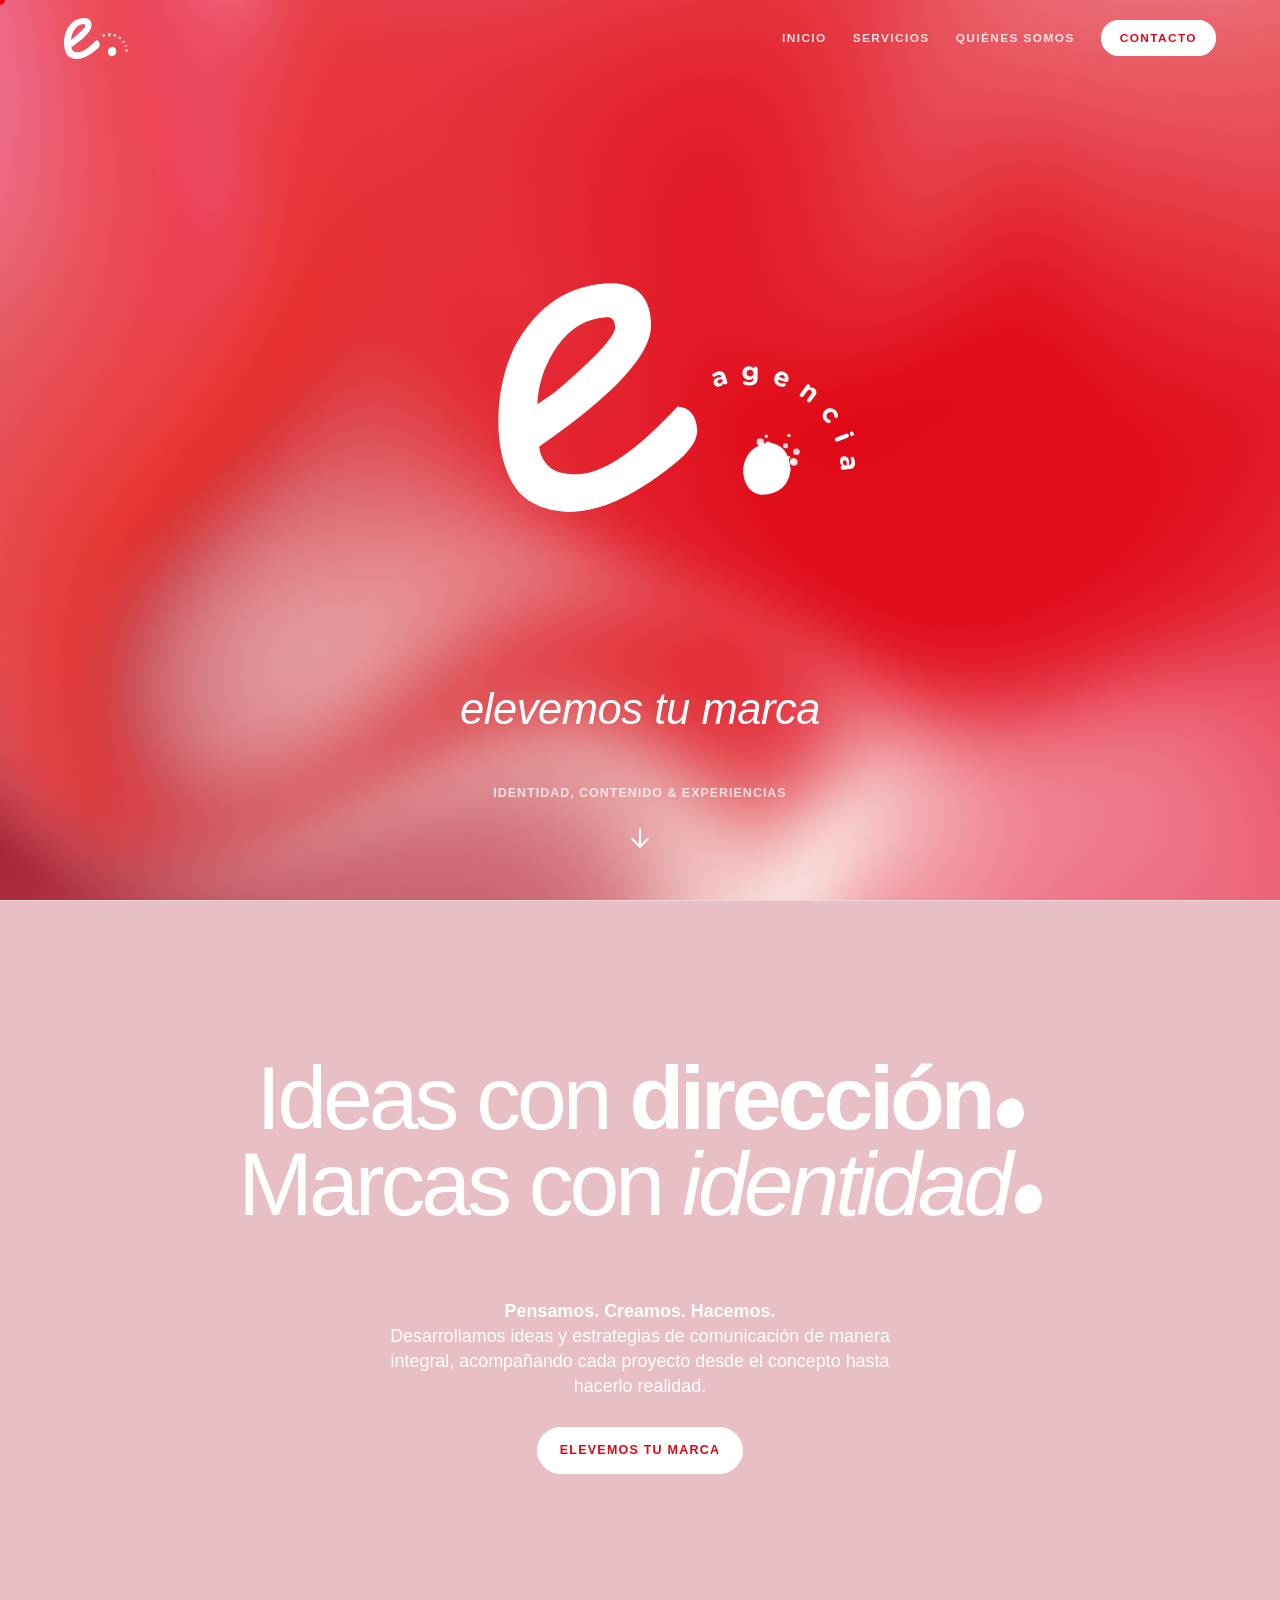
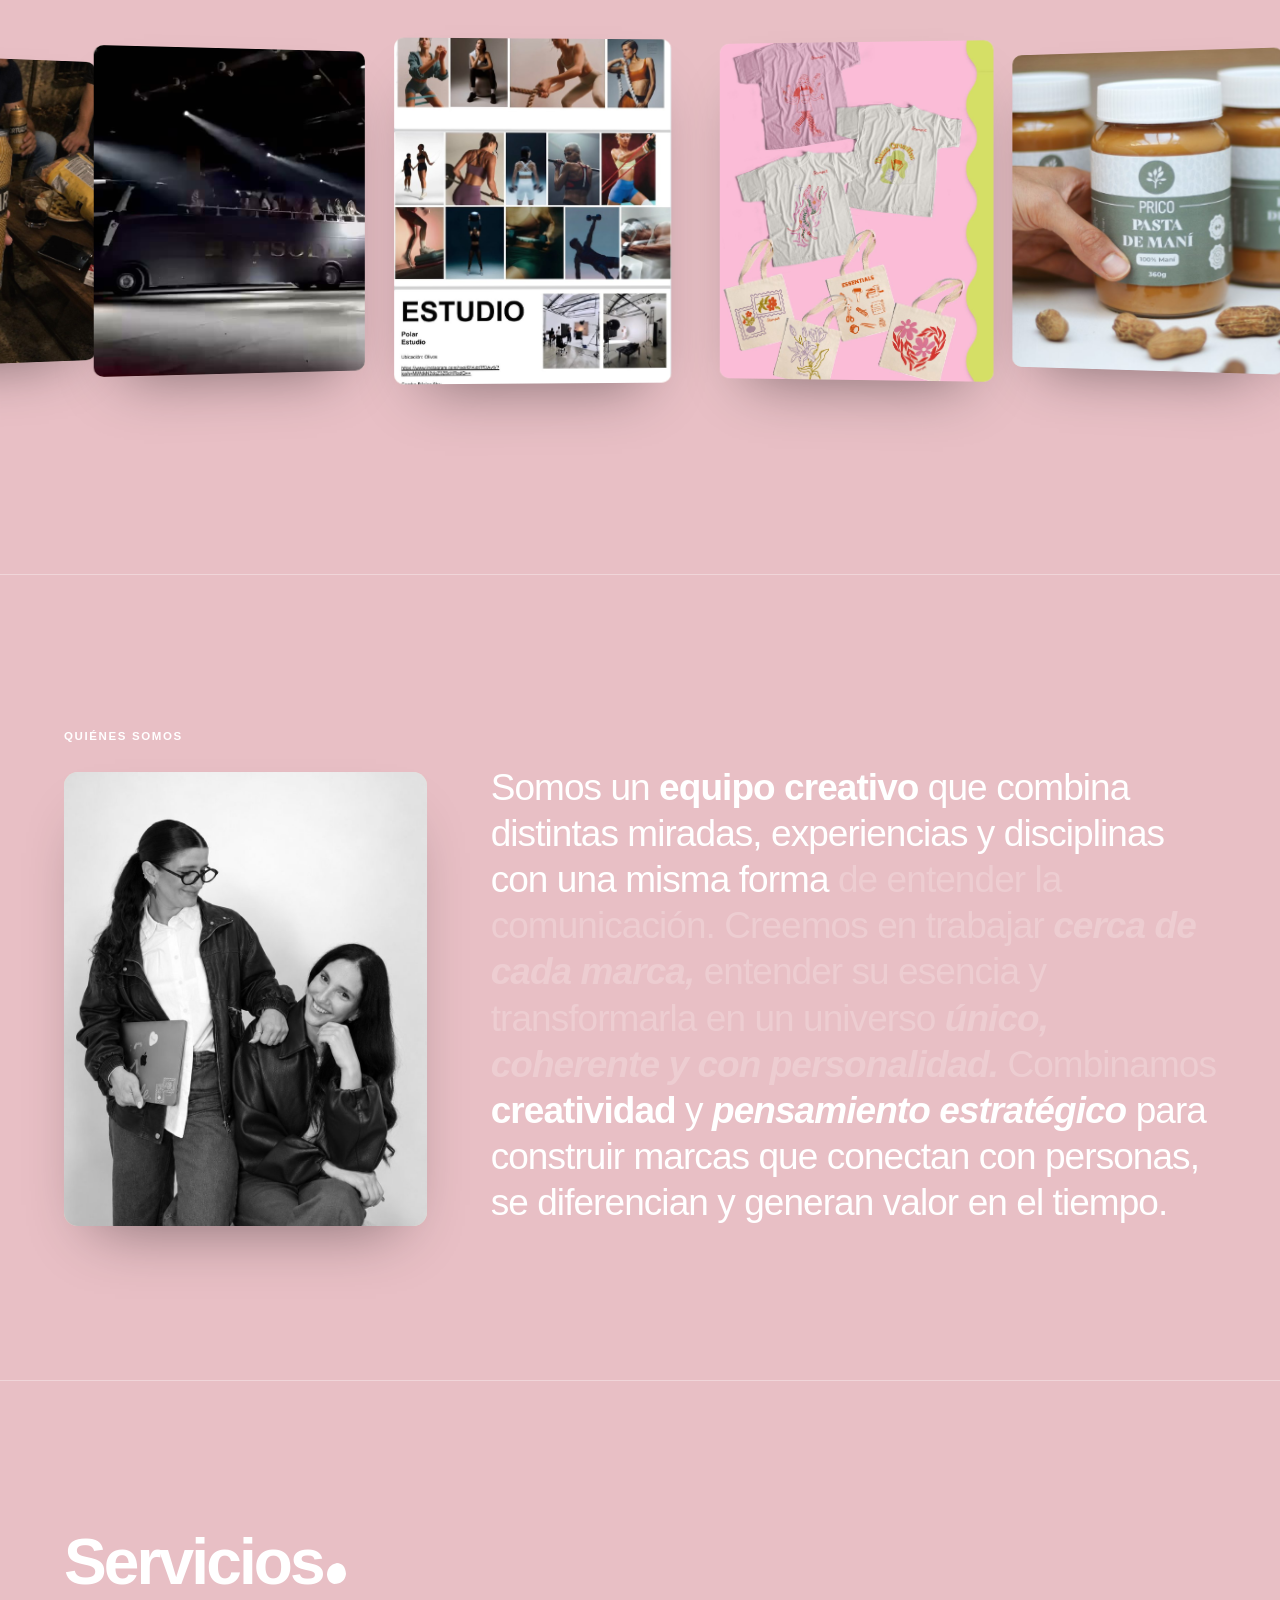
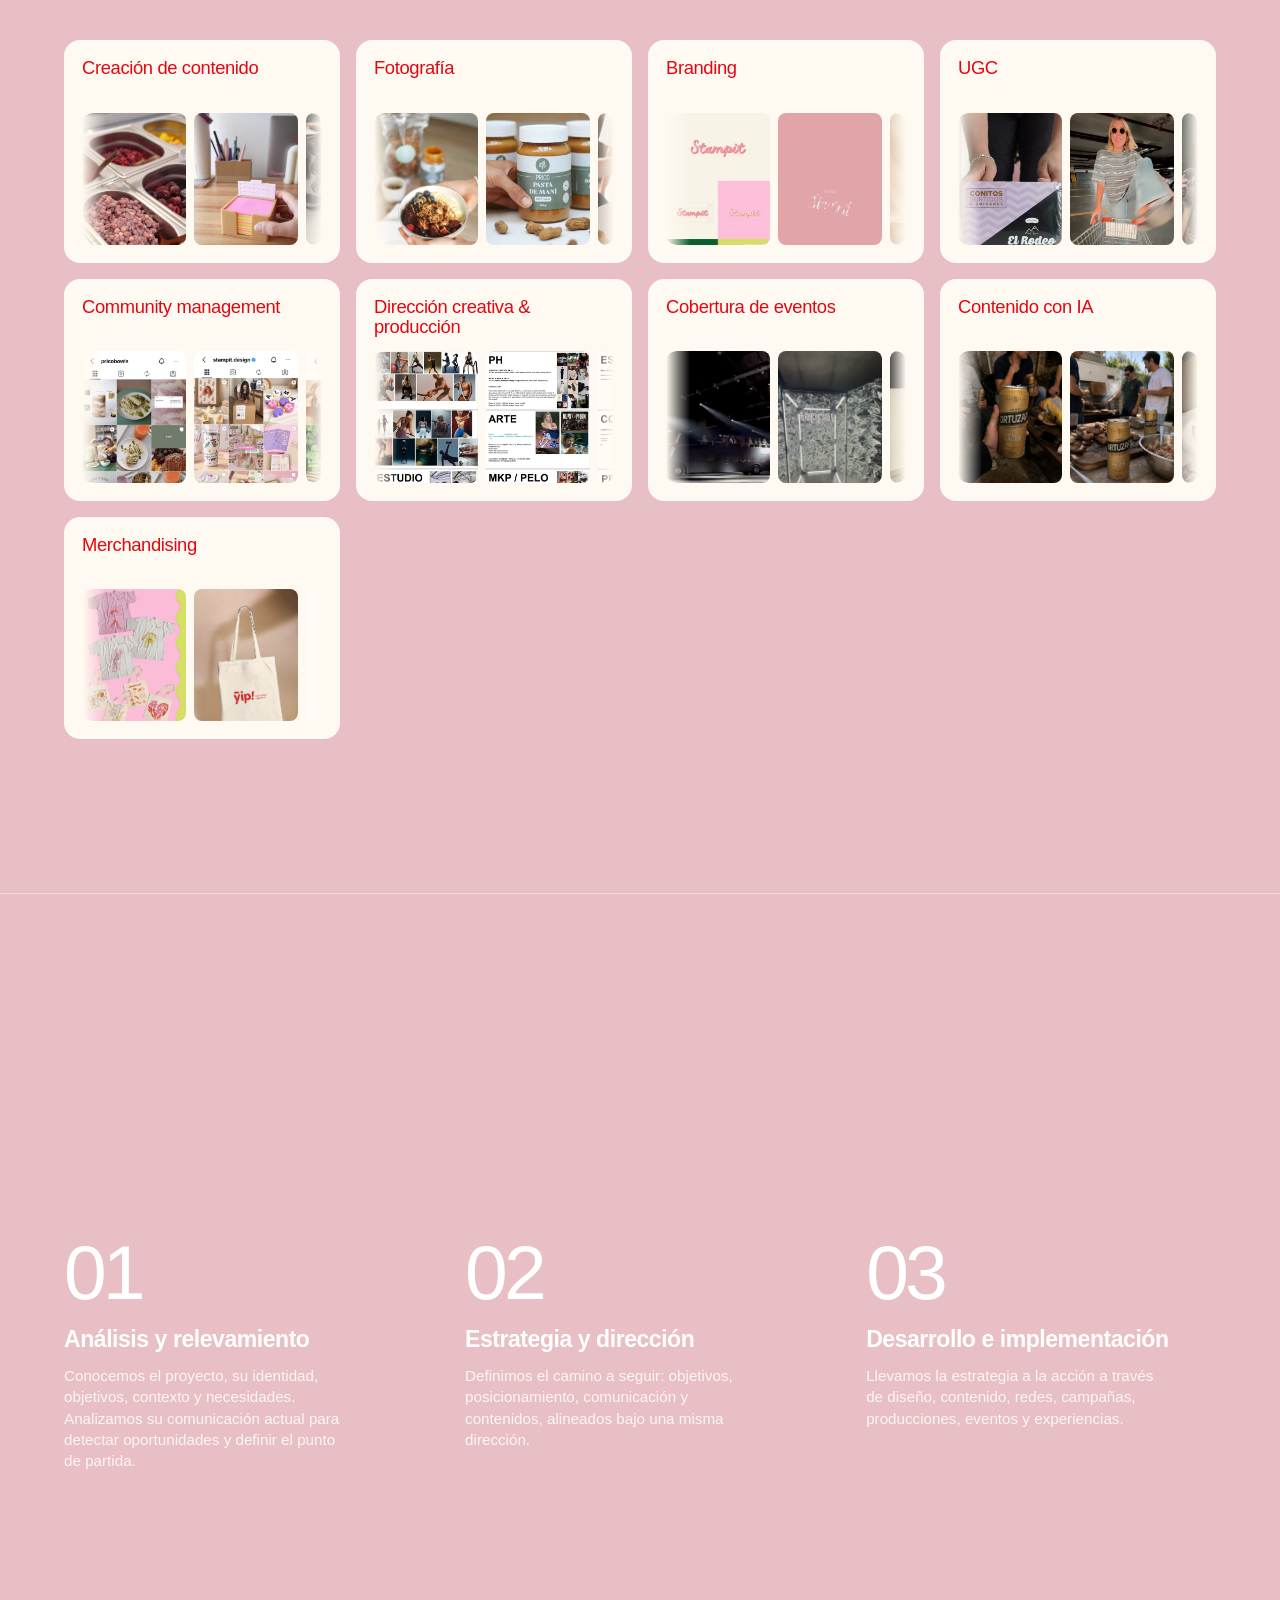
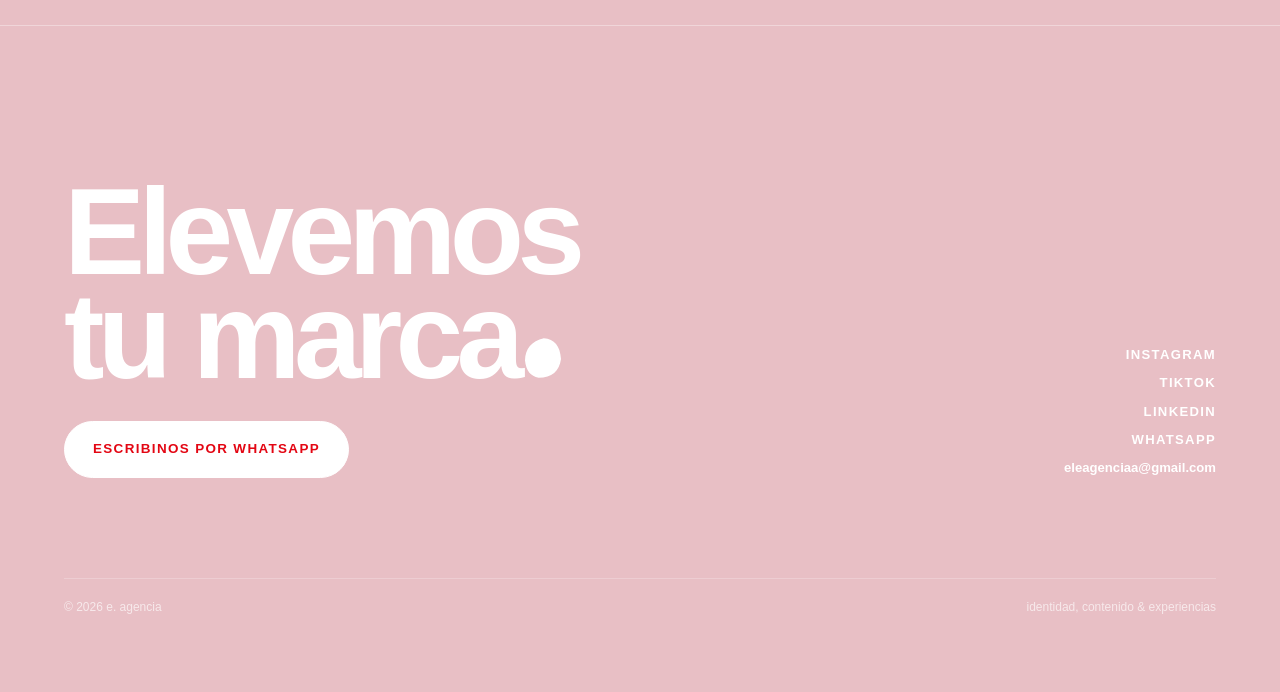
==== commit 56cf63f1: "E: "elevemos tu marca" más grande, "agencia" curva junto al punto, flecha para bajar, negritas en Qu" ====
--- a/index.html
+++ b/index.html
@@ -53,8 +53,13 @@
   .top__ink { position: absolute; left: 50%; top: 45%; width: var(--e-w); aspect-ratio: 240/190; transform: translate(-50%, -50%); pointer-events: none; }
   .top__ink svg { display: block; width: 100%; height: 100%; overflow: visible; }
   @media (max-width: 700px) { .top { --e-w: min(64vw, 300px); } }
-  .top__tag { position: relative; align-self: end; justify-self: center; text-align: center; margin-bottom: clamp(24px, 5vh, 60px); font-size: clamp(1.1rem, 2.2vw, 1.7rem); font-weight: 400; font-style: italic; text-transform: lowercase; letter-spacing: -.01em; }
-  .top__foot { position: relative; display: flex; justify-content: center; align-items: end; font-size: .78rem; font-weight: 600; letter-spacing: .08em; text-transform: uppercase; opacity: .75; }
+  .top__tag { position: relative; align-self: end; justify-self: center; text-align: center; margin-bottom: clamp(24px, 5vh, 60px); font-size: clamp(1.6rem, 3.4vw, 2.8rem); font-weight: 500; font-style: italic; text-transform: lowercase; letter-spacing: -.01em; }
+  .top__foot { position: relative; display: flex; flex-direction: column; align-items: center; gap: 14px; font-size: .78rem; font-weight: 600; letter-spacing: .08em; text-transform: uppercase; }
+  .top__foot span { opacity: .75; }
+  /* flecha que titila: avisa que hay que bajar */
+  .top__down { display: grid; place-items: center; width: 44px; height: 44px; animation: titila 1.6s ease-in-out infinite; }
+  .top__down svg { width: 26px; height: 26px; }
+  @keyframes titila { 0%, 100% { opacity: 1; transform: translateY(0); } 50% { opacity: .2; transform: translateY(6px); } }
 
   /* ---------- ideas: título centrado + carrusel 3D de trabajos ---------- */
   .ideas { padding: clamp(80px, 12vw, 160px) 0 clamp(60px, 8vw, 120px); text-align: center; border-top: 1px solid var(--linea); overflow: hidden; }
@@ -82,6 +87,7 @@
   .mani p { font-size: clamp(1.35rem, 2.5vw, 2.5rem); font-weight: 300; line-height: 1.18; letter-spacing: -.025em; margin-top: -.2em; /* la primera línea queda al ras del borde de arriba de la foto */ }
   .mani .w { opacity: .22; transition: opacity .5s; } .mani .w.on { opacity: 1; }
   .mani .w.em { font-style: italic; font-weight: 500; }
+  .mani .w.b { font-weight: 700; }
 
   /* ---------- servicios: tarjetas iguales y quietas, cada una con su contenido pasando ---------- */
   .servicios { padding: clamp(80px, 12vw, 160px) var(--g); border-top: 1px solid var(--linea); }
@@ -110,16 +116,18 @@
   .pres__t { display: grid; grid-template-columns: 1fr 1fr; gap: 24px 48px; align-items: start; margin-bottom: clamp(28px, 4vw, 48px); }
   .pres__t h3 { font-size: clamp(2.6rem, 7vw, 7rem); font-weight: 800; line-height: .9; letter-spacing: -.05em; color: var(--rojo-logo); }
   .pres__t p { font-size: clamp(1rem, 1.3vw, 1.15rem); max-width: 48ch; color: var(--topo); padding-top: .3em; }
+  .pres__t p b { font-weight: 700; }
   /* Grilla irregular: la arma el JS (función mosaico) a partir de servicios.json. 4 columnas (5 si casi todo son videos verticales),
      filas de 1/4 de columna; cada pieza ocupa según su formato y algunas van al doble para que la grilla varíe en cada servicio. */
   .pres__grid { --gap: clamp(8px, 1.2vw, 16px); display: grid; grid-template-columns: repeat(4, 1fr); grid-auto-rows: calc((100cqw - 3 * var(--gap)) / 16); grid-auto-flow: dense; gap: var(--gap); }
   .pres__grid--5 { grid-template-columns: repeat(5, 1fr); grid-auto-rows: calc((100cqw - 4 * var(--gap)) / 20); }
+  .pres__grid--6 { grid-template-columns: repeat(6, 1fr); grid-auto-rows: calc((100cqw - 5 * var(--gap)) / 24); }
   .pres__grid figure { position: relative; overflow: hidden; border-radius: 6px; background: #eadfcf; cursor: pointer; }
   .pres__grid figure::after { content: ""; position: absolute; inset: 0; background: rgb(255 255 255 / 0); transition: background .3s; }
   .pres__grid figure:hover::after { background: rgb(255 255 255 / .12); }
   .pres__grid img, .pres__grid video { position: absolute; inset: 0; width: 100%; height: 100%; object-fit: cover; }
   .pres__grid .arriba img, .pres__grid .arriba video { object-position: top; }
-  @supports not (width: 1cqw) { .pres__grid, .pres__grid--5 { grid-auto-rows: 4.5vw; } }
+  @supports not (width: 1cqw) { .pres__grid, .pres__grid--5 { grid-auto-rows: 4.5vw; } .pres__grid--6 { grid-auto-rows: 3.6vw; } }
   .pres__nav { display: flex; justify-content: space-between; gap: 12px; padding: clamp(12px, 2vw, 24px) var(--g) clamp(40px, 6vw, 80px); }
   .pres__nav button { display: inline-flex; align-items: center; justify-content: center; width: 52px; height: 52px; padding: 0; border: 1.5px solid var(--topo); border-radius: 50%; background: transparent; color: var(--topo); transition: background .3s, color .3s; }
   .pres__nav button svg { width: 18px; height: 18px; }
@@ -184,13 +192,14 @@
     .ideas__p { width: auto; }
     .pres__t { grid-template-columns: 1fr; }
     .pres__grid, .pres__grid--5 { grid-template-columns: repeat(2, 1fr); grid-auto-rows: calc((100cqw - var(--gap)) / 8); }
+    .pres__grid--6 { grid-template-columns: repeat(3, 1fr); grid-auto-rows: calc((100cqw - 2 * var(--gap)) / 12); }
     .lb { padding: 64px 12px; } .lb__prev { left: auto; right: 72px; top: auto; bottom: 8px; margin: 0; } .lb__next { top: auto; bottom: 8px; right: 12px; margin: 0; }
     .proc { grid-template-columns: 1fr; }
     .proc__h { flex-direction: column; align-items: flex-start; gap: 12px; }
     .cta__top { grid-template-columns: 1fr; } .cta__links { text-align: left; } .cta__links a { justify-content: flex-start; }
   }
   @media (prefers-reduced-motion: reduce) {
-    .scard__in { animation: none !important; }
+    .scard__in, .top__down { animation: none !important; }
     .rv { opacity: 1; transform: none; transition: none; } .wds .w, .mani .w { opacity: 1; transition: none; } .esc .ch { opacity: 1; transform: none; clip-path: none; transition: none; } .pres, .lb { transition: none; }
   }
 </style>
@@ -223,10 +232,11 @@
   </defs>
     <g clip-path="url(#ink-e)"><path class="ink__tr" d="M 97 200 C 120 178, 145 156, 157 140 C 164 128, 151 116, 136 121 C 118 127, 99 145, 89 170 C 81 190, 83 227, 108 245 C 130 254, 165 236, 184 214 C 190 207, 194 200, 197 194" fill="none" stroke="#fff" stroke-width="42" stroke-linecap="round" stroke-linejoin="round"/></g>
     <g class="ink__ds" fill="#fff"></g>
+    <g class="ink__ag" fill="#fff" opacity="0"><path d="M206.77242,175.63761l-.01067-.03202c-.60193-1.89758.56351-3.22952,2.62332-3.88268.87515-.27535,1.55393-.33085,2.23483-.31591l-.04482-.14515c-.32445-1.0203-1.13556-1.38743-2.36717-.99895-.68091.21772-1.20173.4888-1.6265.78337-.13021.09605-.22199.14301-.33512.17716-.56778.18143-1.15904-.11313-1.34047-.68091-.13874-.43758.01921-.8965.36287-1.16758.68518-.5379,1.47708-.96693,2.62758-1.33194,1.34474-.42477,2.43121-.37781,3.24232.04269.8538.44398,1.44933,1.30846,1.8186,2.4739l1.25296,3.95525c.21132.66597-.16009,1.35328-.82392,1.5646-.71506.22626-1.34261-.12807-1.50697-.64676l-.0064-.01708c-.38848.85594-1.07579,1.55393-2.27539,1.936-1.63717.51869-3.28075.00427-3.82505-1.71401ZM212.24957,173.27683l-.13874-.43758c-.4824-.05977-1.07579-.01494-1.67559.17503-1.05231.33298-1.56887.96053-1.32126,1.73749l.01067.03415c.20918.66383.88369.87728,1.67773.62755,1.1505-.365,1.72896-1.24442,1.4472-2.13665Z"/><path d="M225.89765,176.20752c-.43971-.17716-.7236-.5379-.71506-1.01389.00854-.57845.49094-1.04805,1.06939-1.03951.17076.00213.30737.03842.42477.09178.74281.35219,1.53898.56991,2.50805.58486,1.76951.02775,2.61691-.81111,2.64253-2.44402l.0064-.44184c-.7791.90717-1.62223,1.45574-2.99899,1.43439-2.12597-.03415-4.02356-1.61156-3.983-4.31598l.00213-.03415c.04269-2.7215,2.02138-4.22207,4.11321-4.19005,1.41305.02348,2.23697.63182,2.92215,1.40664v-.01708c.01067-.69585.59766-1.26577,1.31273-1.25509.71506.01281,1.28498.5998,1.27217,1.31273l-.09178,5.86991c-.02561,1.6329-.43544,2.81756-1.2124,3.57104-.86448.83673-2.17934,1.18892-3.94885,1.16117-1.20813-.01708-2.25831-.23907-3.32344-.68091ZM231.87642,169.17217l.00213-.03415c.01921-1.24015-.93705-2.12384-2.19641-2.14305-1.25723-.01921-2.22416.83246-2.24337,2.07475v.03415c-.02135,1.25723.91784,2.12384,2.1772,2.14305,1.25936.01921,2.24124-.83246,2.26045-2.07475Z"/><path d="M248.14353,177.58001c-2.58916-.89863-3.87201-3.3768-2.95843-6.01292l.01067-.03202c.85167-2.46109,3.30636-3.87841,5.81441-3.00966,2.87732.99682,3.3277,3.79943,2.71083,5.58388-.24547.70866-.90503,1.00109-1.54966.7791l-4.83681-1.67773c-.14515,1.19319.4269,2.04059,1.51977,2.4184.67451.2348,1.31059.21985,1.936.02348.22199-.0683.40556-.07684.6617.01281.54857.18997.80471.74708.61474,1.29351-.11099.32018-.33939.51228-.57205.61047-.97761.38208-2.09823.44398-3.35118.01067ZM251.51179,172.94812c.2348-1.14196-.15368-2.10463-1.18252-2.46109-1.01176-.35219-1.92106.14301-2.49951,1.18679l3.68203,1.2743Z"/><path d="M265.25165,176.95246c.43117-.56778,1.24015-.67877,1.81007-.2476.56778.43117.67877,1.24015.2476,1.81007l-.0619.08111c.93705-.24974,1.96802-.34366,3.00966.44825,1.55819,1.18039,1.68413,2.89867.4205,4.56359l-2.8453,3.75034c-.43117.56991-1.24015.68091-1.81007.24974-.56778-.43331-.67877-1.24229-.2476-1.81007l2.35223-3.10145c.73854-.97547.65956-1.82501-.12594-2.42054-.7855-.59553-1.66705-.476-2.4056.49948l-2.35437,3.10145c-.43117.56778-1.24015.67877-1.80793.2476-.56991-.43117-.68091-1.24015-.24974-1.81007l4.06838-5.3619Z"/><path d="M277.35434,192.49598l.02775-.02135c2.12384-1.49843,5.01824-1.11208,6.62766,1.16331.79404,1.12489,1.04805,2.13024.96053,3.12706-.01281.21772-.1238.58913-.48453.84313-.52722.37354-1.24869.23693-1.62009-.29029-.19638-.27749-.23266-.56351-.22412-.75775.02775-.58059-.0683-1.095-.45892-1.64998-.74494-1.05445-2.20495-1.14837-3.29996-.37354l-.02988.01921c-1.13556.80471-1.53258,2.18788-.71933,3.33838.39275.55497.89009.84954,1.49416,1.02457.16222.05336.4205.18357.59553.43331.35433.49948.22626,1.17185-.27322,1.52404-.27749.19638-.58699.22839-.88155.16649-1.00962-.22199-1.95735-.73854-2.81969-1.95948-1.57954-2.23483-1.01603-5.08868,1.10568-6.58711Z"/><path d="M290.06536,207.84953c.67024-.2476,1.41305.09605,1.66065.76842.24547.67024-.09819,1.41305-.76842,1.65852l-6.32669,2.32448c-.67024.2476-1.41305-.09605-1.66065-.76629-.24547-.67237.09819-1.41518.76842-1.66065l6.32669-2.32448ZM293.17534,206.54321c.70225-.25828,1.35115.17503,1.6329.94132.28176.76629.0683,1.5155-.63395,1.77378l-.03202.01281c-.70439.25828-1.36822-.16863-1.64998-.93492-.28176-.76842-.05123-1.52404.65103-1.78232l.03202-.01067Z"/><path d="M288.59681,222.0419l.03202-.00213c1.98296-.16863,3.02674,1.2615,3.20817,3.41522.07684.91357-.01921,1.58808-.1857,2.24978l.15368-.01281c1.06726-.08965,1.60302-.80044,1.49416-2.08969-.05977-.71079-.20918-1.27857-.40342-1.7567-.06404-.14728-.08965-.2476-.10032-.36714-.04909-.59339.36714-1.10568.96053-1.15691.45679-.03842.87088.21772,1.05872.61047.37354.78764.61687,1.65425.71933,2.85811.11953,1.40664-.16863,2.45469-.75775,3.15267-.61901.73427-1.59448,1.12489-2.81329,1.22734l-4.13455.35006c-.69372.05763-1.28284-.45465-1.34261-1.14837-.0619-.74708.4205-1.28284.96267-1.32767l.01708-.00213c-.74708-.56778-1.27857-1.39384-1.3853-2.6468-.14301-1.71188.71933-3.19963,2.51659-3.35332ZM289.68968,227.90541l.45679-.03842c.16649-.45892.25401-1.04591.20064-1.67346-.09392-1.09927-.59126-1.74176-1.40451-1.67132l-.03415.00213c-.69372.05977-1.05231.67024-.98188,1.50056.10032,1.20173.83033,1.95948,1.76311,1.88051Z"/></g>
     <g class="ink__pt" transform="translate(239.85 229.5) scale(0)"><path fill="#fff" transform="translate(-239.85 -229.5)" d="M240.51479,212.95529c8.90092.6681,13.69076,6.45903,14.35886,17.36426-1.3362,10.24139-7.57112,15.46881-18.70046,15.69507-6.67889-1.11848-10.46765-5.89766-11.35347-14.35886.21985-10.0194,5.45154-16.24791,15.69507-18.70046Z"/></g>
   </svg></div>
   <p class="top__tag rv">elevemos tu marca</p>
-  <div class="top__foot"><span>identidad, contenido &amp; experiencias</span></div>
+  <div class="top__foot"><span>identidad, contenido &amp; experiencias</span><a class="top__down" href="#ideas" aria-label="Bajar" data-cur="link"><svg viewBox="0 0 24 24" fill="none" stroke="currentColor" stroke-width="2" stroke-linecap="round" stroke-linejoin="round" aria-hidden="true"><path d="M12 4v16M5 13l7 7 7-7"/></svg></a></div>
 </section>
 
 <!-- ===== IDEAS: la bajada de la marca, centrada, con trabajos pasando abajo =====
@@ -245,7 +255,7 @@
   <span class="k">Quiénes somos</span>
   <!-- La foto sale de la carpeta "quienes somos" de Drive (la primera; se elige en tools/sync_servicios.py, FIJAR). -->
   <figure class="mani__ph rv"><img alt="El equipo de e. agencia" loading="lazy"></figure>
-  <p id="manip">Somos un equipo creativo que combina distintas miradas, experiencias y disciplinas con una misma forma de entender la comunicación. Creemos en trabajar <i>cerca de cada marca,</i> entender su esencia y transformarla en un universo <i>único, coherente y con personalidad.</i> Combinamos creatividad y <i>pensamiento estratégico</i> para construir marcas que conectan con personas, se diferencian y generan valor en el tiempo.</p>
+  <p id="manip">Somos un <b>equipo creativo</b> que combina distintas miradas, experiencias y disciplinas con una misma forma de entender la comunicación. Creemos en trabajar <i><b>cerca de cada marca,</b></i> entender su esencia y transformarla en un universo <i><b>único, coherente y con personalidad.</b></i> Combinamos <b>creatividad</b> y <i><b>pensamiento estratégico</b></i> para construir marcas que conectan con personas, se diferencian y generan valor en el tiempo.</p>
 </section>
 
 <!-- ===== SERVICIOS =====
@@ -284,7 +294,7 @@
         <a class="btn btn--solid" href="https://wa.me/5491151254075" target="_blank" rel="noopener" data-cur="link">Escribinos por WhatsApp</a>
       </div>
     </div>
-    <ul class="cta__links rv"><li><a href="https://www.instagram.com/agenciae_/" target="_blank" rel="noopener" data-cur="link">Instagram</a></li><li><a href="https://www.tiktok.com/@e.agencia" target="_blank" rel="noopener" data-cur="link">TikTok</a></li><li><a href="#" data-cur="link">LinkedIn</a></li><li><a href="https://wa.me/5491151254075" target="_blank" rel="noopener" data-cur="link">WhatsApp</a></li><li><a href="mailto:eleagenciaa@gmail.com" data-cur="link">eleagenciaa@gmail.com</a></li></ul>
+    <ul class="cta__links rv"><li><a href="https://www.instagram.com/agenciae_/" target="_blank" rel="noopener" data-cur="link">Instagram</a></li><li><a href="https://www.tiktok.com/@e.agencia" target="_blank" rel="noopener" data-cur="link">TikTok</a></li><li><a href="https://www.linkedin.com/company/e-agencia/" target="_blank" rel="noopener" data-cur="link">LinkedIn</a></li><li><a href="https://wa.me/5491151254075" target="_blank" rel="noopener" data-cur="link">WhatsApp</a></li><li><a href="mailto:eleagenciaa@gmail.com" data-cur="link">eleagenciaa@gmail.com</a></li></ul>
   </div>
   <footer class="foot"><span>© 2026 e. agencia</span><span>identidad, contenido &amp; experiencias</span></footer>
 </section>
@@ -301,47 +311,47 @@
   <div class="pres__bar"><button class="pres__back" type="button" data-cur="link"><svg viewBox="0 0 24 24" fill="none" stroke="currentColor" stroke-width="2" stroke-linecap="round" stroke-linejoin="round" aria-hidden="true"><path d="M19 12H5M11 18l-6-6 6-6"/></svg>Servicios</button></div>
 
   <article class="pres__item" id="p-contenido" hidden>
-    <div class="pres__t"><h3>Creación de contenido</h3><p>Desarrollamos piezas a partir de una estrategia, una dirección creativa y una identidad sólida. Pensamos cada contenido desde su concepto y objetivo, cuidando que lo visual y lo comunicacional respondan a un mismo universo de marca, adaptándose a los distintos formatos y canales manteniendo la coherencia.</p></div>
+    <div class="pres__t"><h3>Creación de contenido</h3><p>Desarrollamos piezas a partir de una <b>estrategia</b>, una <b>dirección creativa</b> y una <b>identidad sólida</b>. Pensamos cada contenido desde su concepto y objetivo, cuidando que lo visual y lo comunicacional respondan a un <b>mismo universo de marca</b>, adaptándose a los distintos formatos y canales manteniendo la <b>coherencia</b>.</p></div>
     <div class="pres__grid" data-srv="contenido"></div>
   </article>
 
   <article class="pres__item" id="p-fotografia" hidden>
-    <div class="pres__t"><h3>Fotografía</h3><p>Diseñamos producciones fotográficas definiendo concepto, estética, composición, iluminación y puesta en escena según las necesidades de cada proyecto u ocasión. Trabajamos fotografía de producto, gastronomía, lifestyle, campañas, ecommerce y contenido digital.</p></div>
+    <div class="pres__t"><h3>Fotografía</h3><p>Diseñamos <b>producciones fotográficas</b> definiendo <b>concepto, estética, composición, iluminación y puesta en escena</b> según las necesidades de cada proyecto u ocasión. Trabajamos fotografía de <b>producto, gastronomía, lifestyle, campañas, ecommerce y contenido digital</b>.</p></div>
     <div class="pres__grid" data-srv="fotografia"></div>
   </article>
 
   <article class="pres__item" id="p-branding" hidden>
-    <div class="pres__t"><h3>Branding</h3><p>Construimos sistemas de identidad capaces de darle criterio, consistencia y reconocimiento a las marcas. Desde el concepto y posicionamiento hasta el lenguaje visual. Desarrollamos los recursos necesarios para que pueda adaptarlos a todos los puntos de contacto.</p></div>
+    <div class="pres__t"><h3>Branding</h3><p>Construimos <b>sistemas de identidad</b> capaces de darle <b>criterio, consistencia y reconocimiento</b> a las marcas. Desde el concepto y posicionamiento hasta el lenguaje visual. Desarrollamos los recursos necesarios para que pueda adaptarlos a <b>todos los puntos de contacto</b>.</p></div>
     <div class="pres__grid" data-srv="branding"></div>
   </article>
 
   <article class="pres__item" id="p-ugc" hidden>
-    <div class="pres__t"><h3>UGC</h3><p>Seleccionamos y gestionamos creadores afines a cada marca, desde el research y propuesta de perfiles hasta la coordinación, seguimiento y entrega del contenido. Desarrollamos briefs y lineamientos para lograr piezas naturales, relevantes y alineadas con la identidad de marca y los códigos de cada plataforma.</p></div>
+    <div class="pres__t"><h3>UGC</h3><p>Seleccionamos y gestionamos <b>creadores afines a cada marca</b>, desde el research y propuesta de perfiles hasta la coordinación, seguimiento y entrega del contenido. Desarrollamos <b>briefs y lineamientos</b> para lograr piezas <b>naturales, relevantes y alineadas</b> con la identidad de marca y los códigos de cada plataforma.</p></div>
     <div class="pres__grid" data-srv="ugc"></div>
   </article>
 
   <article class="pres__item" id="p-community" hidden>
-    <div class="pres__t"><h3>Community Management</h3><p>Planificamos y gestionamos la comunicación diaria de las marcas en redes sociales. Definimos pilares de comunicación, calendarios editoriales, formatos, frecuencia y tono, articulando contenido y gestión de comunidad para sostener una presencia digital consistente.</p></div>
+    <div class="pres__t"><h3>Community Management</h3><p>Planificamos y gestionamos la <b>comunicación diaria</b> de las marcas en redes sociales. Definimos <b>pilares de comunicación, calendarios editoriales,</b> formatos, frecuencia y tono, articulando contenido y gestión de comunidad para sostener una <b>presencia digital consistente</b>.</p></div>
     <div class="pres__grid" data-srv="community"></div>
   </article>
 
   <article class="pres__item" id="p-produccion" hidden>
-    <div class="pres__t"><h3>Dirección creativa &amp; producción</h3><p>Desarrollamos el concepto y la dirección visual de cada proyecto y coordinamos su ejecución de principio a fin. Definimos narrativa, estética y lineamientos creativos, y gestionamos la preproducción, equipos, recursos y realización de shootings, campañas, eventos y experiencias.</p></div>
+    <div class="pres__t"><h3>Dirección creativa &amp; producción</h3><p>Desarrollamos el <b>concepto y la dirección visual</b> de cada proyecto y coordinamos su ejecución <b>de principio a fin</b>. Definimos <b>narrativa, estética y lineamientos creativos</b>, y gestionamos la preproducción, equipos, recursos y realización de shootings, campañas, eventos y experiencias.</p></div>
     <div class="pres__grid" data-srv="produccion"></div>
   </article>
 
   <article class="pres__item" id="p-eventos" hidden>
-    <div class="pres__t"><h3>Cobertura de eventos</h3><p>Registramos cada evento con una mirada visual y narrativa alineada a la marca. Producimos contenido fotográfico y audiovisual en tiempo real, definiendo previamente los momentos clave, formatos y necesidades de comunicación. Generamos material que documente la experiencia y, al mismo tiempo, funcione estratégicamente como contenido para la marca y sus diferentes canales.</p></div>
+    <div class="pres__t"><h3>Cobertura de eventos</h3><p>Registramos cada evento con una <b>mirada visual y narrativa</b> alineada a la marca. Producimos <b>contenido fotográfico y audiovisual en tiempo real</b>, definiendo previamente los momentos clave, formatos y necesidades de comunicación. Generamos material que documente la experiencia y, al mismo tiempo, funcione <b>estratégicamente</b> como contenido para la marca y sus diferentes canales.</p></div>
     <div class="pres__grid" data-srv="eventos"></div>
   </article>
 
   <article class="pres__item" id="p-ia" hidden>
-    <div class="pres__t"><h3>Contenido con IA</h3><p>Exploramos nuevas posibilidades visuales a través de la inteligencia artificial aplicada a la producción de contenido. Conceptualizamos, generamos y refinamos piezas bajo una dirección creativa definida, cuidando que la tecnología esté siempre al servicio de la idea y de la identidad de marca.</p></div>
+    <div class="pres__t"><h3>Contenido con IA</h3><p>Exploramos nuevas posibilidades visuales a través de la <b>inteligencia artificial</b> aplicada a la producción de contenido. Conceptualizamos, generamos y refinamos piezas bajo una <b>dirección creativa definida</b>, cuidando que la tecnología esté siempre <b>al servicio de la idea</b> y de la identidad de marca.</p></div>
     <div class="pres__grid" data-srv="ia"></div>
   </article>
 
   <article class="pres__item" id="p-merch" hidden>
-    <div class="pres__t"><h3>Merchandising</h3><p>Diseñamos y desarrollamos piezas que trasladan el sistema visual de una marca al plano físico. Pensamos objetos, aplicaciones, materiales y terminaciones para que el merchandising funcione como una extensión de su identidad.</p></div>
+    <div class="pres__t"><h3>Merchandising</h3><p>Diseñamos y desarrollamos piezas que trasladan el <b>sistema visual</b> de una marca al <b>plano físico</b>. Pensamos objetos, aplicaciones, materiales y terminaciones para que el merchandising funcione como una <b>extensión de su identidad</b>.</p></div>
     <div class="pres__grid" data-srv="merch"></div>
   </article>
 
@@ -406,12 +416,22 @@
     });
     mejor.r.P.forEach((q, i) => { figs[i].style.gridColumn = `${q.cols[0] + 1} / span ${q.cols.length}`; figs[i].style.gridRow = `${q.y + 1} / span ${q.h}`; });
   };
+  // Ajustes por servicio (por nombre de archivo, sin extensión, como queda en assets/servicios/<servicio>/):
+  //   cols: columnas de la grilla (más columnas = piezas más chicas) · chicos: nunca van al doble de tamaño
+  //   subir: { archivo: posición } lo lleva a ese lugar del orden (0 = primero)
+  const AJUSTES = {
+    contenido: { chicos: ['video-cartel'], subir: { '4': 3 } }, // el de los afiches pierde calidad en grande; los dos últimos de Borneo, separados
+    community: { cols: 6, chicos: '*' },                        // son capturas largas: más chicas para que se aprecien
+  };
+  const nombre = (it) => it.src.split('/').pop().replace(/\.[^.]+$/, '');
   $$('.pres__grid[data-srv]').forEach(g => {
-    const its = S[g.dataset.srv] || [];
+    const aj = AJUSTES[g.dataset.srv] || {}, its = [...(S[g.dataset.srv] || [])];
+    for (const [n, pos] of Object.entries(aj.subir || {})) { const i = its.findIndex(it => nombre(it) === n); if (i >= 0) its.splice(pos, 0, ...its.splice(i, 1)); }
     const verticales = its.filter(it => it.tipo === 'video' && it.w / it.h < .62).length;
-    if (its.length >= 8 && verticales / its.length >= .75) g.classList.add('pres__grid--5');
+    if (aj.cols === 6) g.classList.add('pres__grid--6');
+    else if (its.length >= 8 && verticales / its.length >= .75) g.classList.add('pres__grid--5');
     g.innerHTML = its.map(it => {
-      const [c, r, arriba] = tam(it.w / it.h), gr = c === 'c1' && grande[r];
+      const [c, r, arriba] = tam(it.w / it.h), gr = c === 'c1' && !(aj.chicos === '*' || aj.chicos?.includes(nombre(it))) && grande[r];
       return `<figure data-c="${c.slice(1)}" data-r="${r.slice(1)}"${gr ? ` data-g="${gr.slice(1)}"` : ''}${arriba ? ' class="arriba"' : ''}>${media(it)}</figure>`;
     }).join('');
   });
@@ -481,9 +501,10 @@
 
   /* ---------- quiénes somos: palabra por palabra al scrollear ---------- */
   const mp = $('#manip');
-  { let em = false, out = [];
-    for (const tok of mp.innerHTML.replace(/<i>/g, ' [[i]] ').replace(/<\/i>/g, ' [[/i]] ').split(/\s+/).filter(Boolean)) {
-      if (tok === '[[i]]') em = true; else if (tok === '[[/i]]') em = false; else out.push(`<span class="w${em ? ' em' : ''}">${tok}</span>`);
+  { let em = false, b = false, out = [];
+    for (const tok of mp.innerHTML.replace(/<(\/?)([ib])>/g, ' [[$1$2]] ').split(/\s+/).filter(Boolean)) {
+      if (tok === '[[i]]') em = true; else if (tok === '[[/i]]') em = false; else if (tok === '[[b]]') b = true; else if (tok === '[[/b]]') b = false;
+      else out.push(`<span class="w${em ? ' em' : ''}${b ? ' b' : ''}">${tok}</span>`);
     }
     mp.innerHTML = out.join(' '); }
   // el mismo efecto va en los párrafos .wds (bajada de ideas y pasos de cómo trabajamos)
@@ -565,15 +586,15 @@
 </script>
 
 <!-- ===== la e. en tinta 2D =====
-     Ciclo de 6.5 s: 0–2.2 s se escribe el trazo · a los 2.2 s cae el punto y salpica · a los 5.6 s se borra y arranca de nuevo.
+     Ciclo de 6.5 s: 0–2.2 s se escribe el trazo · a los 2.2 s cae el punto y salpica · aparece "agencia" · a los 5.6 s se borra y arranca de nuevo.
      Con "reducir movimiento" queda la e quieta, entera. -->
 <script>
 (() => {
   const host = document.querySelector('.top__ink'), top = document.querySelector('.top'); if (!host) return;
-  const svg = host.querySelector('svg'), tr = host.querySelector('.ink__tr'), pt = host.querySelector('.ink__pt'), ds = host.querySelector('.ink__ds');
+  const svg = host.querySelector('svg'), tr = host.querySelector('.ink__tr'), pt = host.querySelector('.ink__pt'), ds = host.querySelector('.ink__ds'), ag = host.querySelector('.ink__ag');
   const L = tr.getTotalLength(); tr.style.strokeDasharray = L;
   const PX = 239.85, PY = 229.5; // centro del punto en el logo oficial
-  if (matchMedia('(prefers-reduced-motion: reduce)').matches) { pt.setAttribute('transform', `translate(${PX} ${PY})`); return; }
+  if (matchMedia('(prefers-reduced-motion: reduce)').matches) { pt.setAttribute('transform', `translate(${PX} ${PY})`); ag.setAttribute('opacity', 1); return; }
   const T = 6.5; let drops = [], lastSplash = -1, vis = true, raf = null;
   new IntersectionObserver(en => { vis = en[0].isIntersecting; if (vis && !raf) tick(); }).observe(top);
   const t0 = performance.now();
@@ -584,6 +605,8 @@
     tr.style.strokeDashoffset = L * (1 - p); tr.style.opacity = c >= 5.6 ? Math.max(0, 1 - (c - 5.6) / .9) : 1;
     const d = Math.min(1, Math.max(0, (c - 2.2) / .5)), b = 1 - Math.pow(1 - d, 3);
     pt.setAttribute('transform', `translate(${PX} ${PY - (1 - b) * 110}) scale(${c >= 2.2 && c < 5.6 ? b : (c >= 5.6 ? Math.max(0, 1 - (c - 5.6) / .9) : 0)})`);
+    // "agencia" (la curva del logo junto al punto) aparece cuando el punto ya cayó y se va con el borrado
+    ag.setAttribute('opacity', c < 5.6 ? Math.min(1, Math.max(0, (c - 2.6) / .6)) : Math.max(0, 1 - (c - 5.6) / .9));
     const cycle = Math.floor(t / T);
     if (d >= 1 && lastSplash !== cycle) { lastSplash = cycle; drops = []; for (let i = 0; i < 14; i++) { const a = Math.random() * Math.PI * 2, s = .9 + Math.random() * 2; drops.push({ x: PX, y: PY, vx: Math.cos(a) * s, vy: Math.sin(a) * s - 1.3, r: .9 + Math.random() * 2.2, life: 1 }); } }
     for (const q of drops) { q.x += q.vx; q.y += q.vy; q.vy += .11; q.life -= .022; } drops = drops.filter(q => q.life > 0);
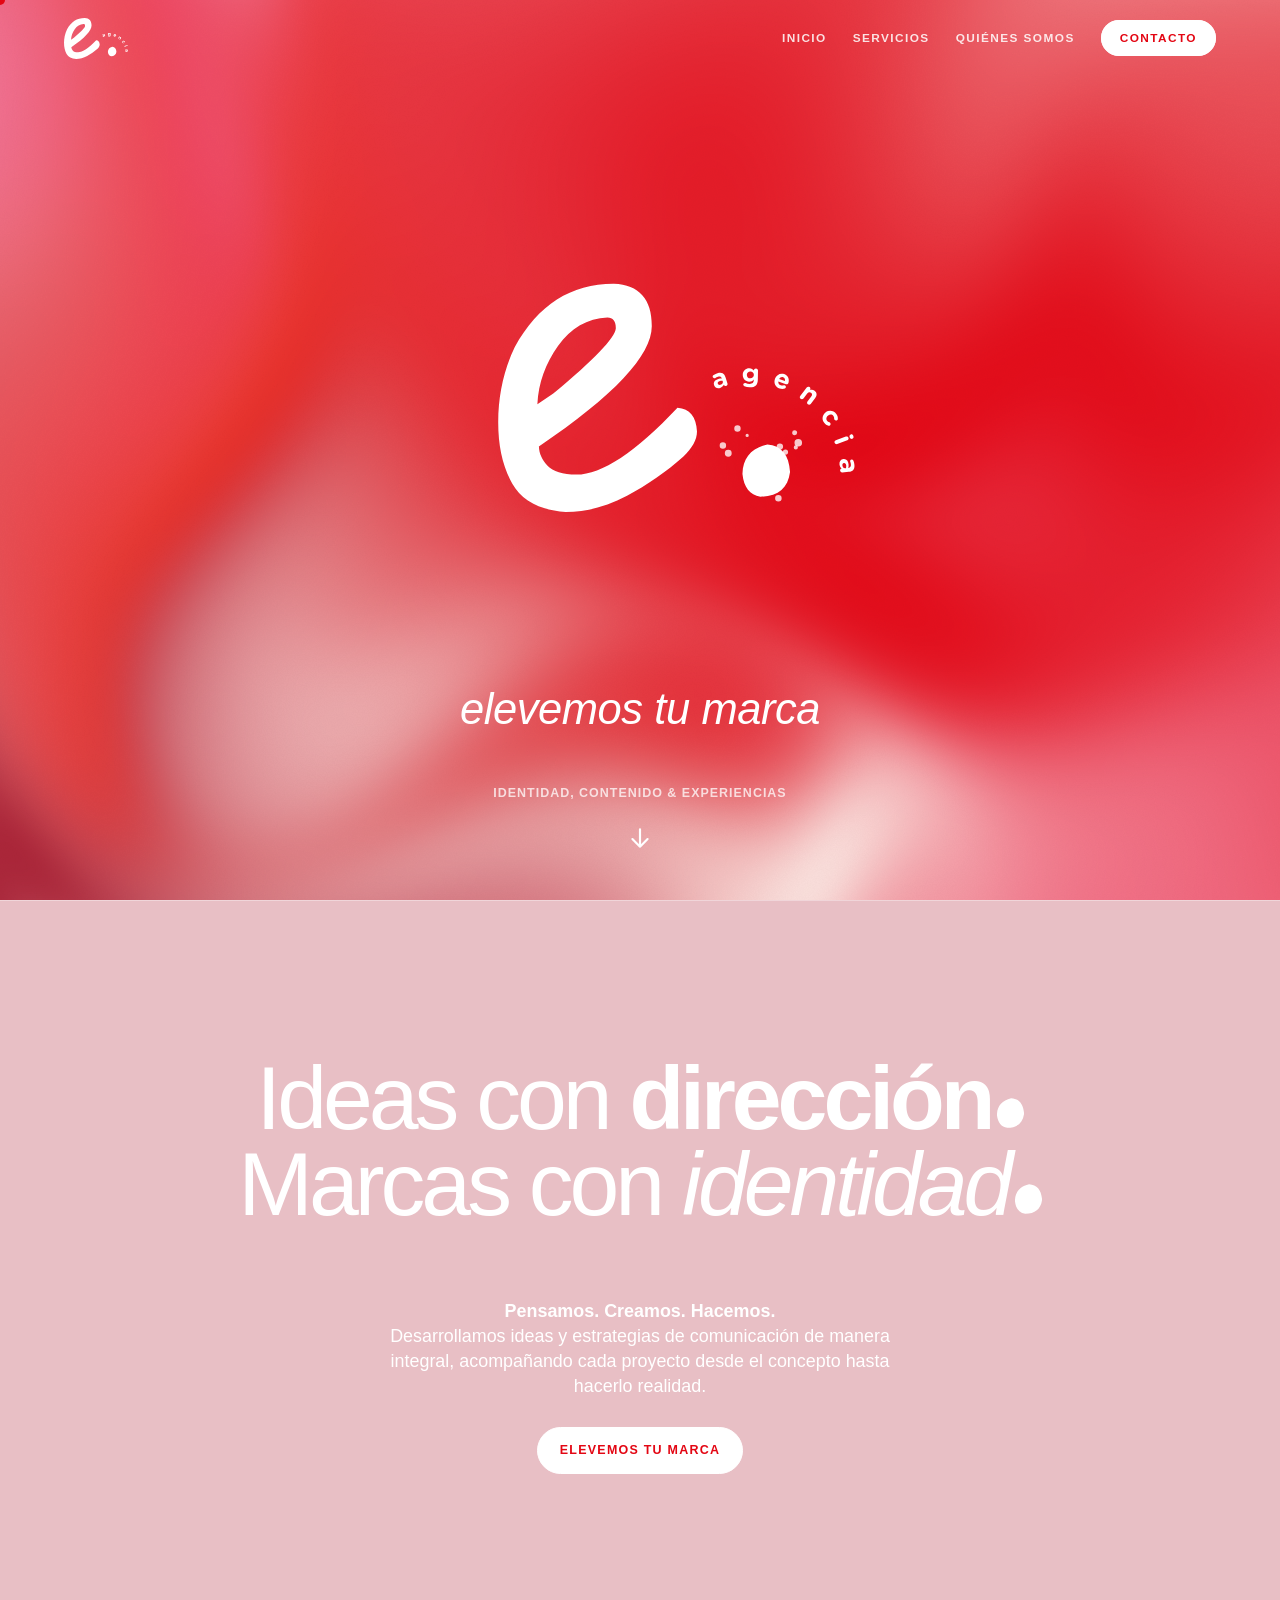
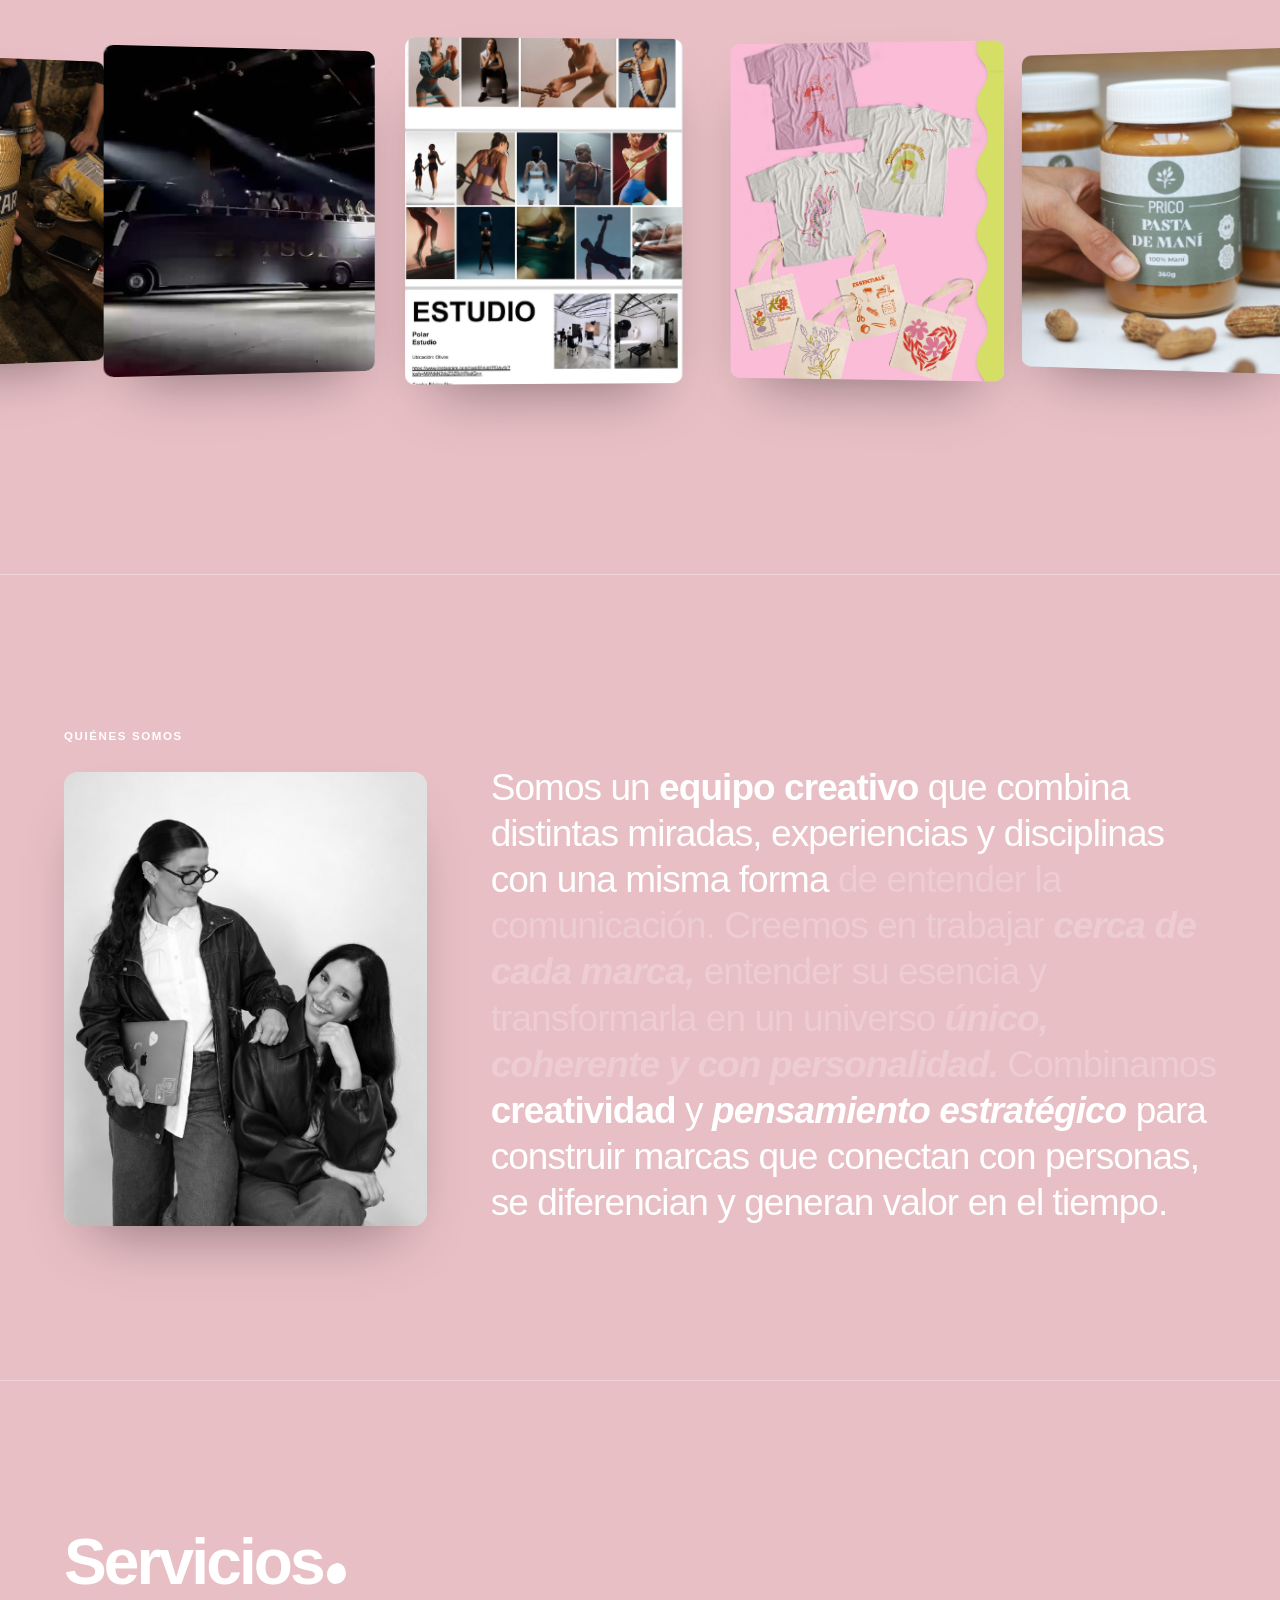
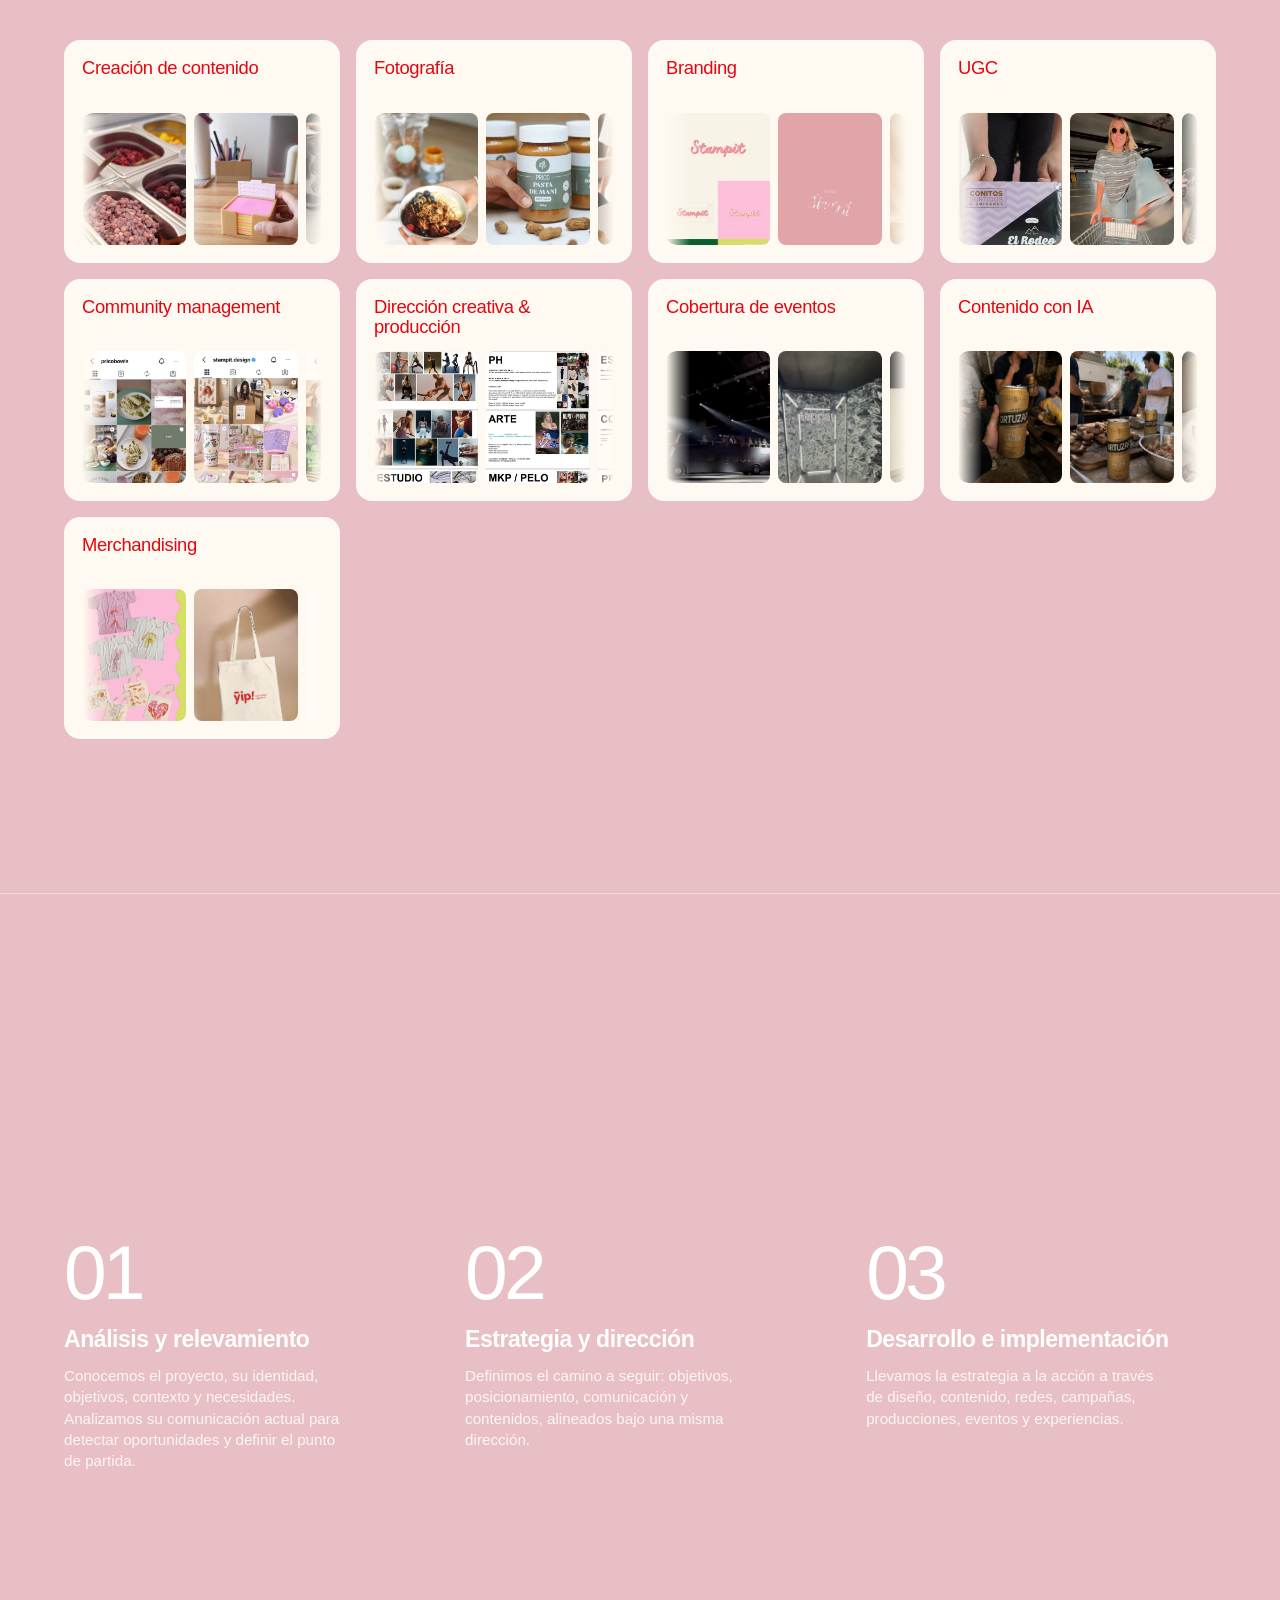
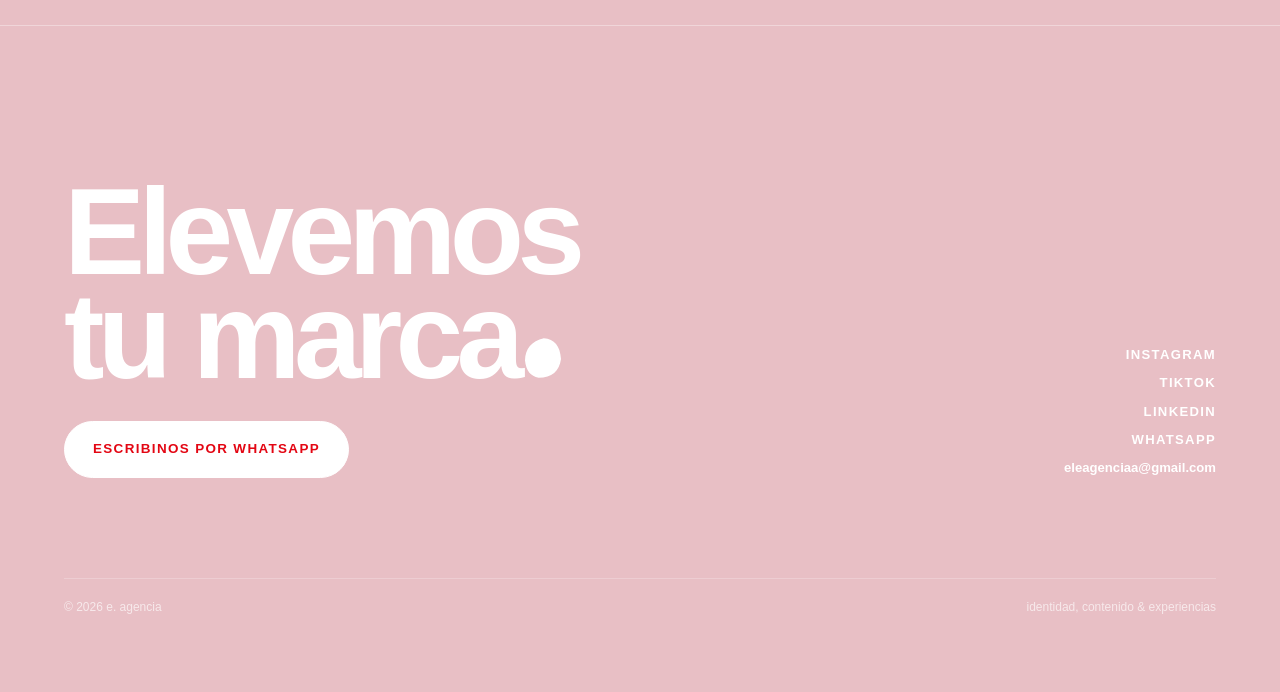
==== commit 51d8f22d: "E: con los videos nuevos de Drive, separa 5 y video-cartel (los dos últimos de Borneo) Co-Authored-B" ====
--- a/index.html
+++ b/index.html
@@ -420,7 +420,7 @@
   //   cols: columnas de la grilla (más columnas = piezas más chicas) · chicos: nunca van al doble de tamaño
   //   subir: { archivo: posición } lo lleva a ese lugar del orden (0 = primero)
   const AJUSTES = {
-    contenido: { chicos: ['video-cartel'], subir: { '4': 3 } }, // el de los afiches pierde calidad en grande; los dos últimos de Borneo, separados
+    contenido: { chicos: ['video-cartel'], subir: { '5': 3 } }, // el de los afiches pierde calidad en grande; los dos últimos de Borneo (5 y video-cartel), separados
     community: { cols: 6, chicos: '*' },                        // son capturas largas: más chicas para que se aprecien
   };
   const nombre = (it) => it.src.split('/').pop().replace(/\.[^.]+$/, '');
